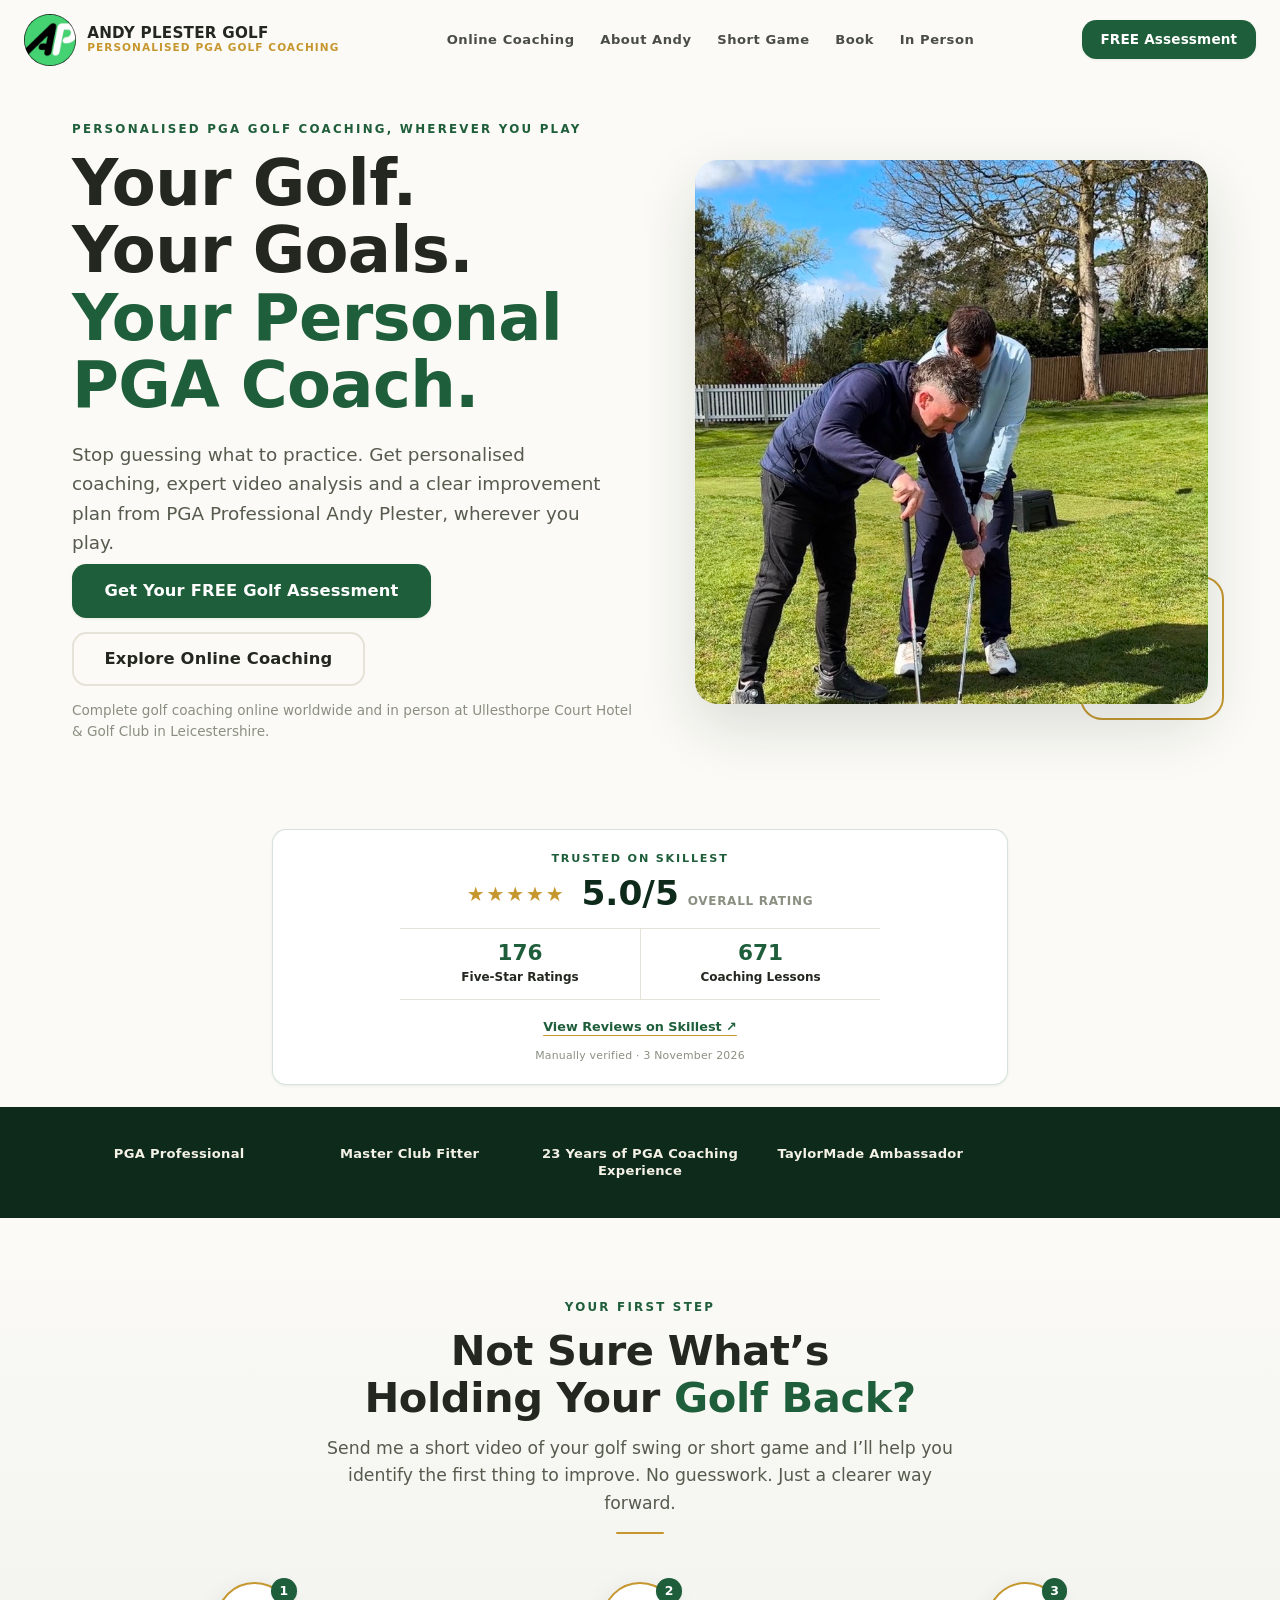
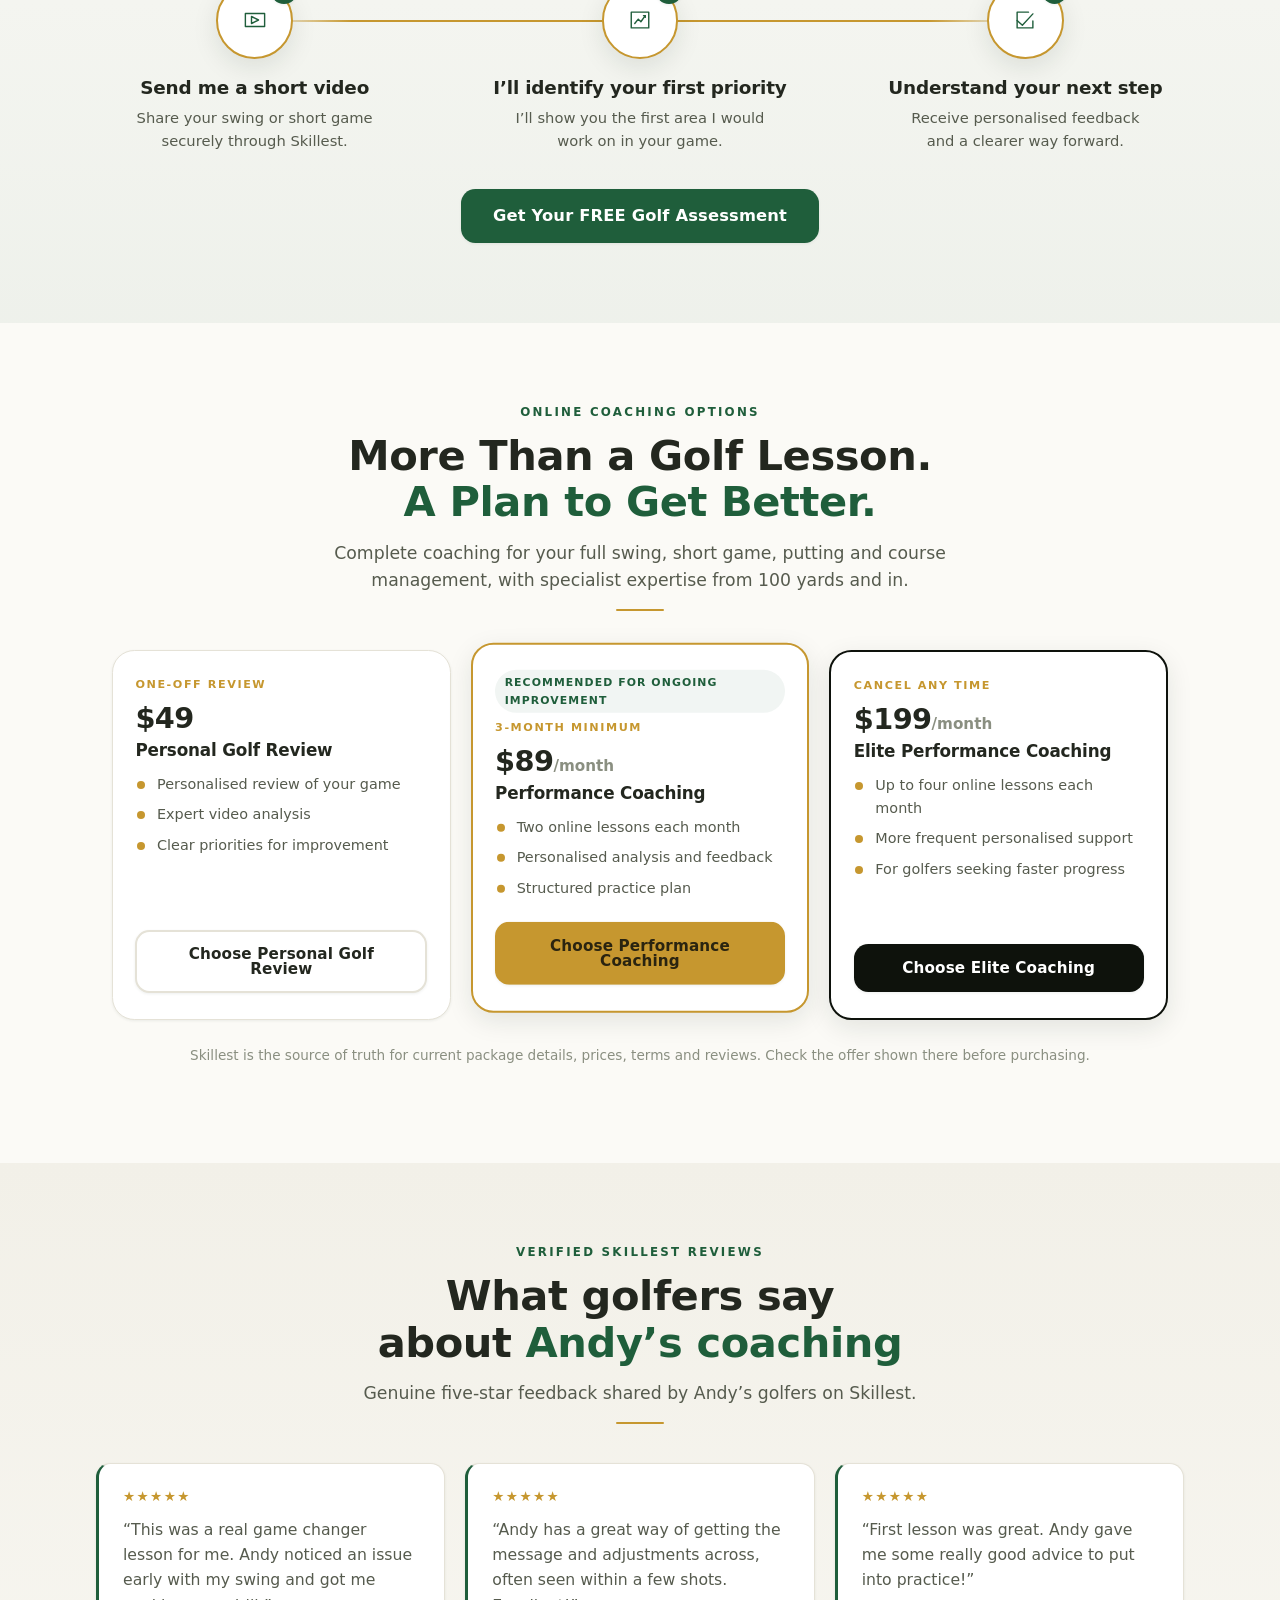
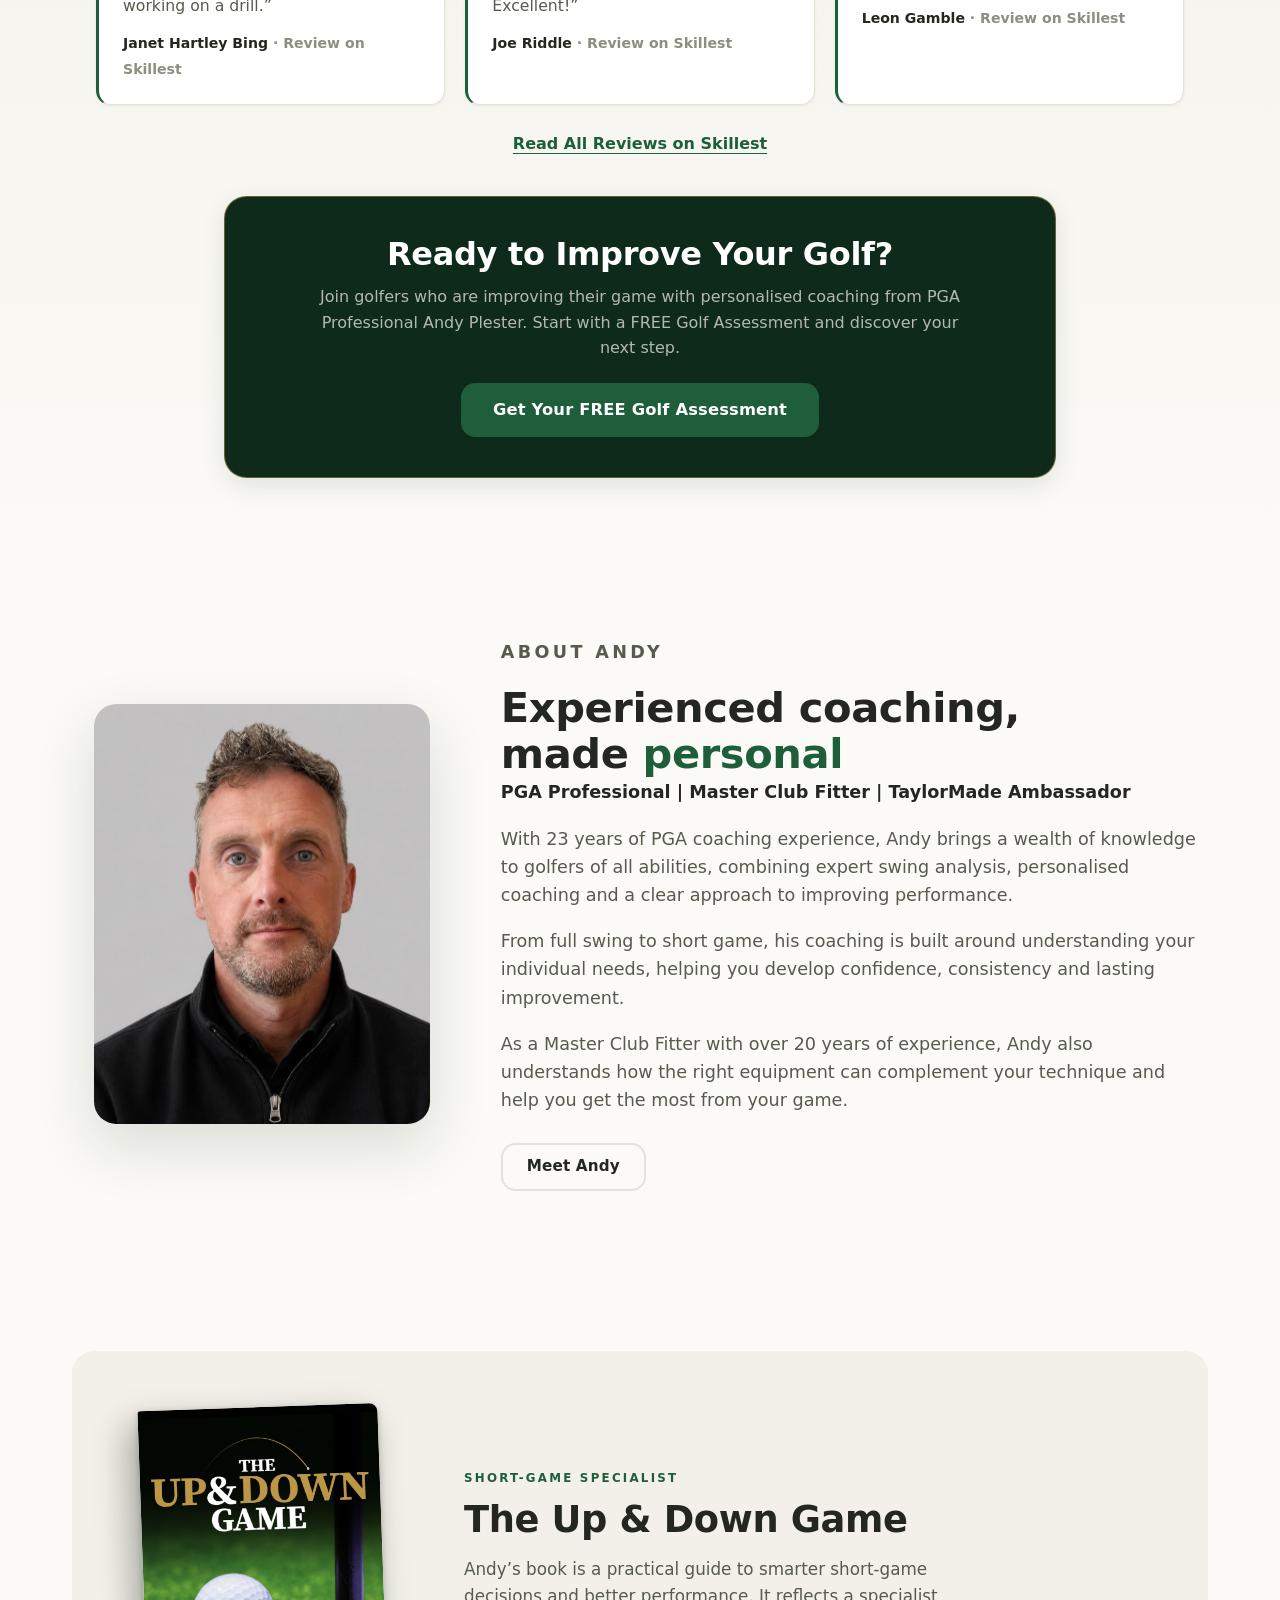
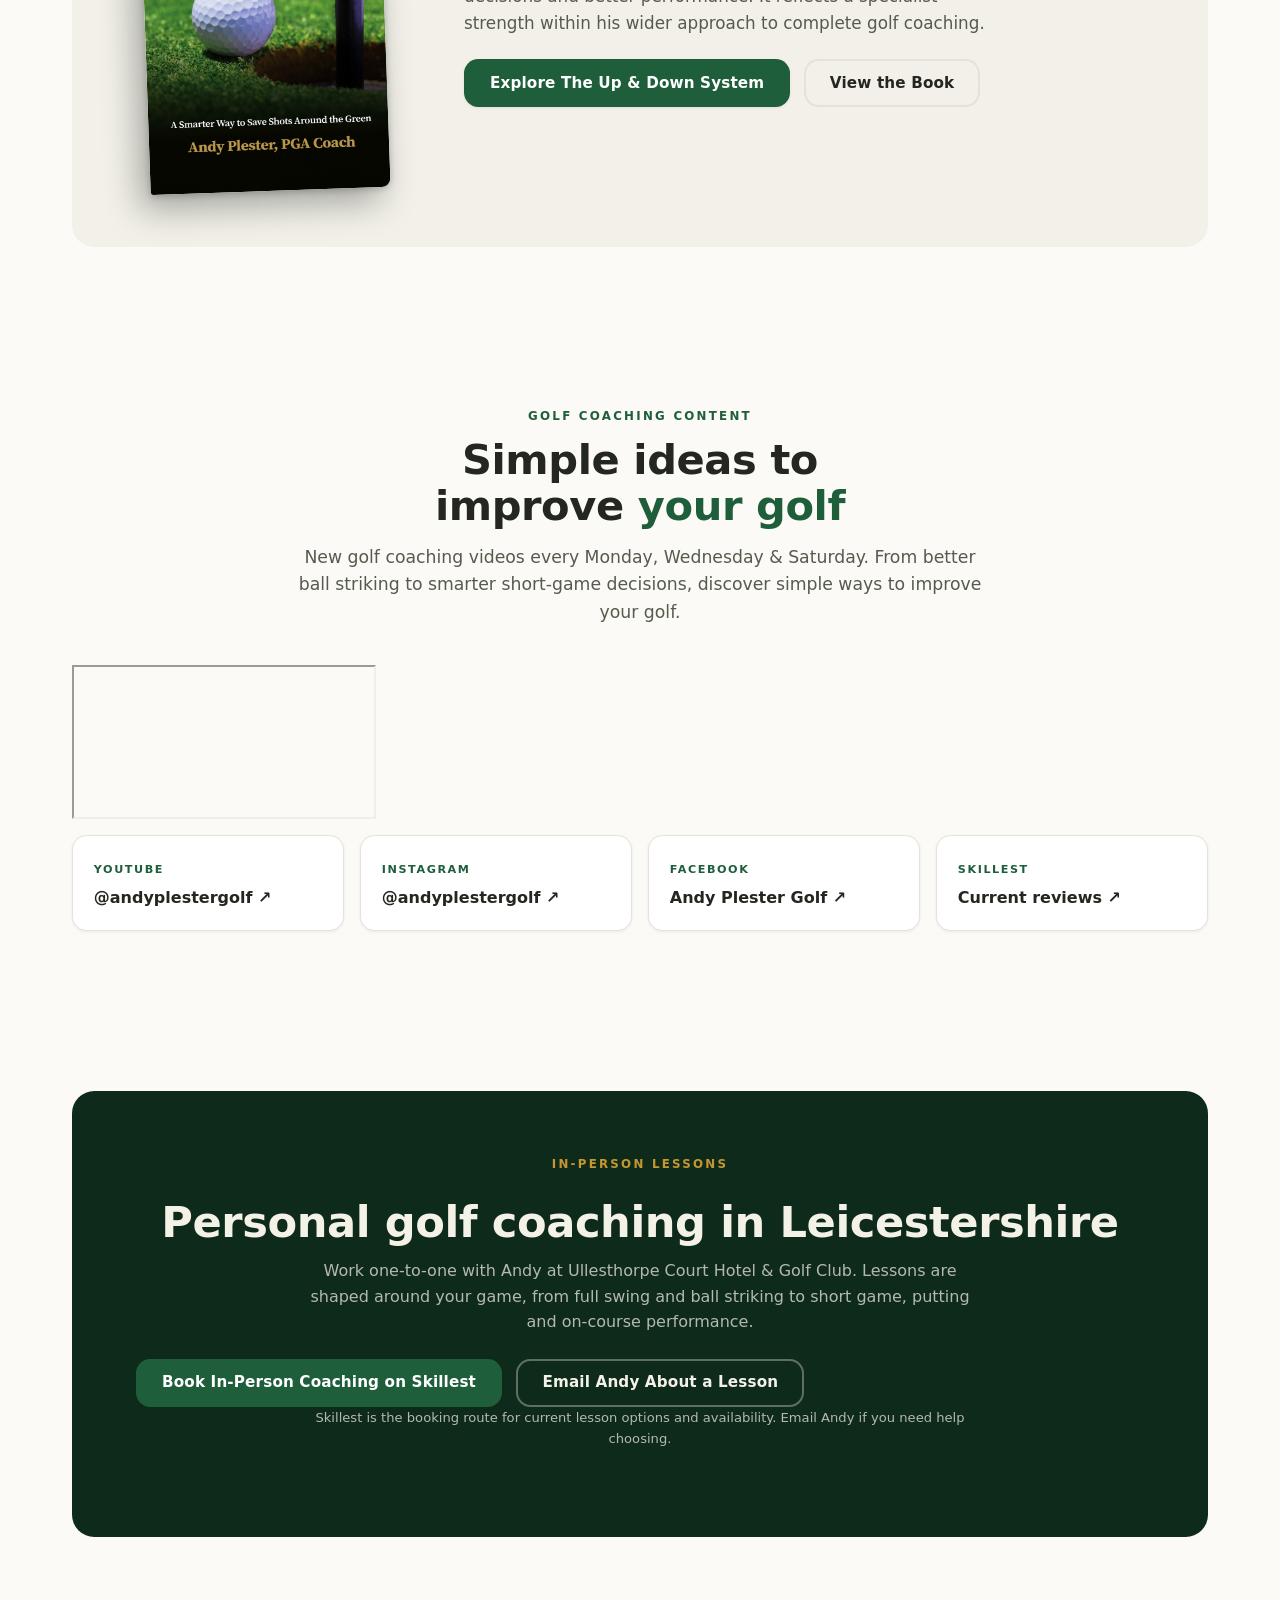
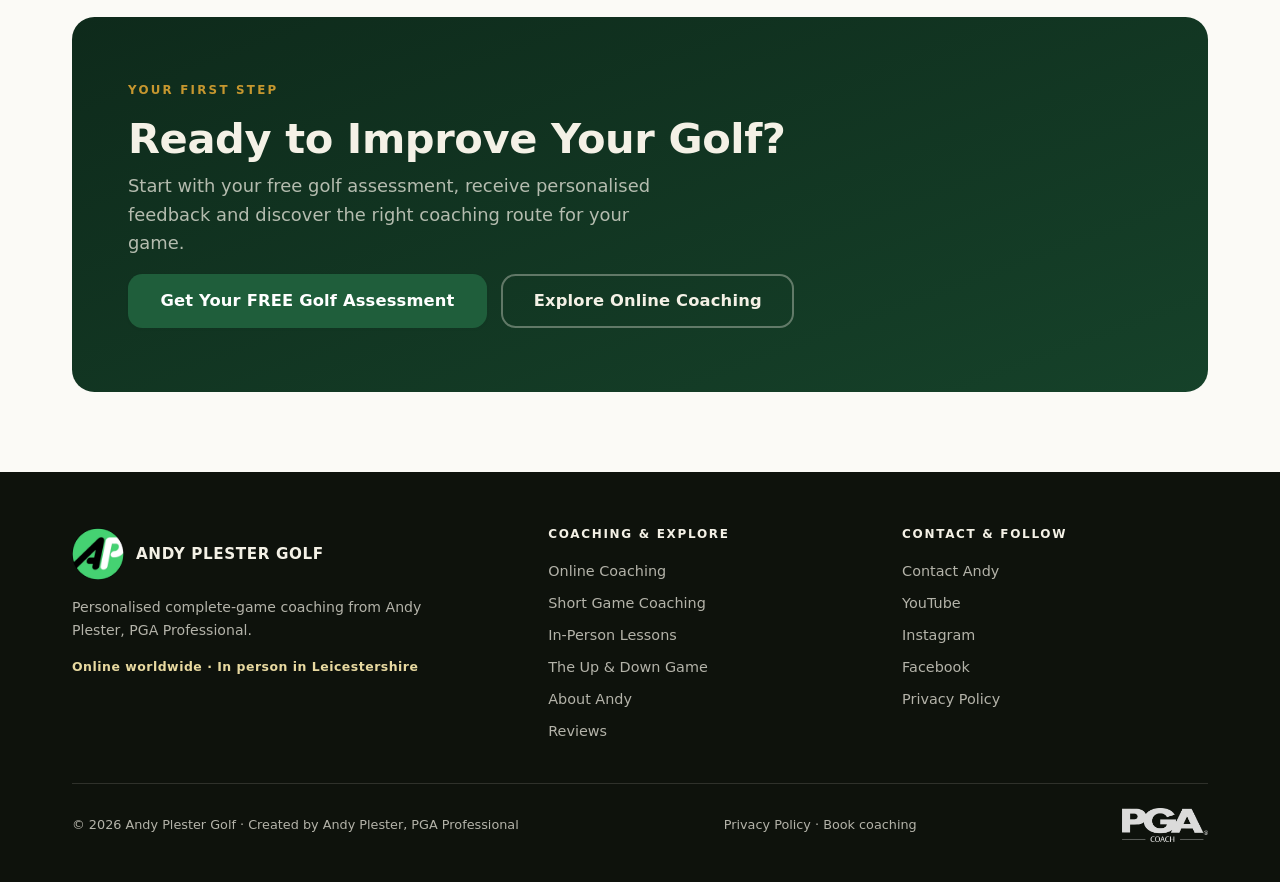
==== index.html @ 5c605a40 "Once the findings have been reviewed:" ====
<!DOCTYPE html>
<html lang="en">
<head>
  <meta http-equiv="Content-Security-Policy" data-desk="site-policy" content="default-src 'self'; script-src 'self' 'unsafe-inline' https://www.googletagmanager.com/gtag/js; style-src 'self' 'unsafe-inline' https://fonts.googleapis.com; font-src 'self' https://fonts.gstatic.com data:; img-src 'self' data: https://www.google-analytics.com https://www.googletagmanager.com https://i.ytimg.com; media-src 'self'; connect-src 'self' https://www.google-analytics.com https://*.google-analytics.com https://*.analytics.google.com https://www.googletagmanager.com; frame-src https://www.youtube-nocookie.com https://www.youtube.com; form-action 'self' https://api.web3forms.com https://andyplestergolf.com; object-src 'none'; base-uri 'self'; worker-src 'none'; manifest-src 'self'">
  <meta charset="UTF-8">
  <meta name="viewport" content="width=device-width, initial-scale=1.0">
  <title>PGA Golf Coach Online &amp; Leicestershire | Andy Plester</title>
  <meta name="description" content="Personalised online and Leicestershire golf coaching with PGA Professional Andy Plester. Start with a free golf assessment.">
  <link rel="canonical" href="https://andyplestergolf.com/">
  <link rel="icon" href="favicon.ico?v=20261104" sizes="any">
  <link rel="icon" type="image/png" sizes="16x16" href="images/favicon-16x16.png?v=20261104">
  <link rel="icon" type="image/png" sizes="32x32" href="images/favicon-32x32.png?v=20261104">
  <link rel="icon" type="image/png" sizes="48x48" href="images/favicon-48x48.png?v=20261104">
  <link rel="apple-touch-icon" sizes="180x180" href="images/apple-touch-icon.png?v=20261104">
  <link rel="manifest" href="site.webmanifest?v=20261104">
  <meta name="theme-color" content="#117a4b">
  <meta property="og:type" content="website">
  <meta property="og:site_name" content="Andy Plester Golf">
  <meta property="og:title" content="PGA Golf Coach Online &amp; Leicestershire | Andy Plester">
  <meta property="og:description" content="Improve your whole game with personalised online or Leicestershire PGA coaching. Start with a free golf assessment.">
  <meta property="og:url" content="https://andyplestergolf.com/">
  <meta property="og:image" content="https://andyplestergolf.com/coaching-hero.jpeg">
  <meta name="twitter:card" content="summary_large_image">
  <link rel="preconnect" href="https://fonts.googleapis.com">
  <link rel="preconnect" href="https://fonts.gstatic.com" crossorigin>
  <link href="https://fonts.googleapis.com/css2?family=Syne:wght@400;500;600;700;800&display=swap" rel="stylesheet">
  <script>document.documentElement.className += " js";</script>
  <link rel="stylesheet" href="brand.css">
  <script type="application/ld+json">
  {
    "@context":"https://schema.org",
    "@graph":[
      {"@type":"Person","@id":"https://andyplestergolf.com/#andy","name":"Andy Plester","url":"https://andyplestergolf.com/","image":"https://andyplestergolf.com/andy-portrait.jpeg","jobTitle":"PGA Professional, Master Club Fitter and golf coach","knowsAbout":["golf club fitting","full swing","ball striking","driving","iron play","short game","putting","course management","golf practice planning"],"sameAs":["https://www.youtube.com/@andyplestergolf","https://www.instagram.com/andyplestergolf/","https://www.facebook.com/andyplestergolf/","https://skillest.com/coach/andyplester"]},
      {"@type":"WebSite","@id":"https://andyplestergolf.com/#website","name":"Andy Plester Golf","url":"https://andyplestergolf.com/","publisher":{"@id":"https://andyplestergolf.com/#business"}},
      {"@type":["LocalBusiness","ProfessionalService"],"@id":"https://andyplestergolf.com/#business","name":"Andy Plester Golf","url":"https://andyplestergolf.com/","image":"https://andyplestergolf.com/coaching-hero.jpeg","founder":{"@id":"https://andyplestergolf.com/#andy"},"address":{"@type":"PostalAddress","addressLocality":"Ullesthorpe","addressRegion":"Leicestershire","addressCountry":"GB"}},
      {"@type":"Service","name":"Personalised online golf coaching","provider":{"@id":"https://andyplestergolf.com/#andy"},"areaServed":"Worldwide","offers":[{"@type":"Offer","name":"Free Golf Assessment","price":"0","priceCurrency":"USD","url":"https://skillest.com/coach/andyplester#evaluation"},{"@type":"Offer","name":"Personal Golf Review","price":"49","priceCurrency":"USD","url":"https://skillest.com/coach/andyplester#package-NYbRpT5sR65aeDj5v"},{"@type":"Offer","name":"Performance Coaching","price":"89","priceCurrency":"USD","url":"https://skillest.com/coach/andyplester#plan-GfDfyPRKSPhj6cGip"},{"@type":"Offer","name":"Elite Performance Coaching","price":"199","priceCurrency":"USD","url":"https://skillest.com/coach/andyplester#plan-ESWcXmhJSN8nLbb2G"}]},
      {"@type":"Book","name":"The Up & Down Game","author":{"@id":"https://andyplestergolf.com/#andy"},"bookFormat":"https://schema.org/Paperback","inLanguage":"en","url":"https://www.amazon.co.uk/dp/B0H3FBJCKP"},
      {"@type":"FAQPage","mainEntity":[{"@type":"Question","name":"How does online golf coaching work?","acceptedAnswer":{"@type":"Answer","text":"Send videos of your golf swing through Skillest. Andy reviews your game and gives you personalised feedback and a clear practice plan."}},{"@type":"Question","name":"What parts of golf can Andy help with?","acceptedAnswer":{"@type":"Answer","text":"Andy coaches the full game, including driving, iron play, short game, putting, course management, practice planning and confidence. Short-game coaching is a particular specialism."}},{"@type":"Question","name":"How do I start?","acceptedAnswer":{"@type":"Answer","text":"Begin with the free golf assessment on Skillest. It gives Andy a first look at your game and helps identify the most useful next step."}}]}
    ]
  }
  </script>
</head>
<body>
  <header class="site-header" id="top">
    <a href="#top" class="brand-lockup" aria-label="Andy Plester Golf, home">
      <img src="images/ap-logo.png" alt="Andy Plester AP logo" width="52" height="52" class="brand-badge brand-badge--ap">
      <span class="brand-text"><span class="brand-name">ANDY PLESTER GOLF</span><span class="brand-strap">Personalised PGA Golf Coaching</span></span>
    </a>
    <nav class="nav" aria-label="Main navigation">
      <a href="#coaching" class="nav-link">Online Coaching</a>
      <a href="about.html" class="nav-link">About Andy</a>
      <a href="up-and-down-system.html" class="nav-link">Short Game</a>
      <a href="book.html" class="nav-link">Book</a>
      <a href="#in-person" class="nav-link">In Person</a>
    </nav>
    <a href="https://skillest.com/coach/andyplester#evaluation" class="btn btn-assessment btn-sm header-cta" target="_blank" rel="noopener">FREE Assessment</a>
    <button type="button" class="menu-toggle" aria-label="Open menu" aria-expanded="false" aria-controls="mobile-menu"><span class="menu-toggle-bar"></span><span class="menu-toggle-bar"></span><span class="menu-toggle-bar"></span></button>
  </header>
  <nav class="mobile-menu" id="mobile-menu" aria-label="Mobile navigation" aria-hidden="true">
    <a href="index.html" class="mobile-link">Home</a>
    <a href="coaching.html" class="mobile-link">Online Golf Coaching</a>
    <a href="up-and-down-system.html" class="mobile-link">Short Game Coaching</a>
    <a href="#in-person" class="mobile-link">In-Person Lessons</a>
    <a href="book.html" class="mobile-link">The Up &amp; Down Game — Book</a>
    <a href="about.html" class="mobile-link">About Andy</a>
    <a href="#reviews" class="mobile-link">Reviews</a>
    <a href="https://skillest.com/coach/andyplester#evaluation" class="btn btn-assessment" target="_blank" rel="noopener">Get Your FREE Golf Assessment</a>
  </nav>
  <div class="menu-backdrop" aria-hidden="true"></div>

  <main>
    <section class="hero hero--coaching">
      <div class="wrap"><div class="hero-grid">
        <div class="hero-copy">
          <p class="eyebrow">Personalised PGA Golf Coaching, Wherever You Play</p>
          <h1>Your Golf. Your Goals. <em>Your Personal PGA Coach.</em></h1>
          <p class="hero-sub">Stop guessing what to practice. Get personalised coaching, expert video analysis and a clear improvement plan from PGA Professional Andy Plester, wherever you play.</p>
          <div class="hero-cta"><a href="https://skillest.com/coach/andyplester#evaluation" class="btn btn-assessment btn-lg" target="_blank" rel="noopener">Get Your FREE Golf Assessment</a><a href="#coaching" class="btn btn-ghost btn-lg">Explore Online Coaching</a></div>
          <p class="hero-venue">Complete golf coaching online worldwide and in person at Ullesthorpe Court Hotel &amp; Golf Club in Leicestershire.</p>
        </div>
        <div class="hero-media"><div class="media-frame"><img class="zoom" src="coaching-hero.jpeg" alt="PGA Professional Andy Plester coaching a golfer" width="804" height="1400" fetchpriority="high"></div></div>
      </div></div>
    </section>

    <section class="skillest-proof" aria-label="Skillest coaching figures">
      <div class="wrap">
        <div class="skillest-proof-inner">
          <p class="skillest-proof-heading">Trusted on Skillest</p>
          <div class="skillest-rating">
            <div class="skillest-stars" aria-label="Five out of five stars">★★★★★</div>
            <p><strong>5.0/5</strong><span>Overall rating</span></p>
          </div>
          <dl class="skillest-figures">
            <div><dt>176</dt><dd>Five-Star Ratings</dd></div>
            <div><dt>671</dt><dd>Coaching Lessons</dd></div>
          </dl>
          <a class="skillest-proof-link" href="https://skillest.com/coach/andyplester" target="_blank" rel="noopener">View Reviews on Skillest <span aria-hidden="true">↗</span></a>
          <p class="skillest-proof-note">Manually verified · 3 November 2026</p>
        </div>
      </div>
    </section>

    <section class="trust" aria-label="Andy Plester credentials"><div class="wrap"><div class="trust-inner">
      <div class="trust-item"><span>PGA Professional</span></div><div class="trust-item"><span>Master Club Fitter</span></div><div class="trust-item"><span>23 Years of PGA Coaching Experience</span></div><div class="trust-item"><span>TaylorMade Ambassador</span></div>
    </div></div></section>

    <section class="section assessment-section" id="free-assessment"><div class="wrap">
      <div class="section-head center reveal"><p class="eyebrow">Your First Step</p><h2 class="section-title">Not Sure What’s Holding Your <em>Golf Back?</em></h2><p class="section-intro">Send me a short video of your golf swing or short game and I’ll help you identify the first thing to improve. No guesswork. Just a clearer way forward.</p><div class="gold-rule"></div></div>
      <div class="steps" data-stagger="100">
        <div class="step"><div class="step-icon"><svg viewBox="0 0 32 32" aria-hidden="true"><path d="M5 8.5h22v15H5z"/><path d="m12 12 8 4-8 4z"/></svg><span class="n">1</span></div><h3>Send me a short video</h3><p>Share your swing or short game securely through Skillest.</p></div>
        <div class="step"><div class="step-icon"><svg viewBox="0 0 32 32" aria-hidden="true"><path d="M6 25V7h20v18z"/><path d="m10 20 4-5 3 3 5-7"/><path d="M20 11h2v2"/></svg><span class="n">2</span></div><h3>I’ll identify your first priority</h3><p>I’ll show you the first area I would work on in your game.</p></div>
        <div class="step"><div class="step-icon"><svg viewBox="0 0 32 32" aria-hidden="true"><path d="M7 16.5 13 22l12-13"/><path d="M25 17v8H7V7h13"/></svg><span class="n">3</span></div><h3>Understand your next step</h3><p>Receive personalised feedback and a clearer way forward.</p></div>
      </div>
      <div class="section-cta center"><a href="https://skillest.com/coach/andyplester#evaluation" class="btn btn-assessment btn-lg" target="_blank" rel="noopener">Get Your FREE Golf Assessment</a></div>
    </div></section>

    <section class="section coaching-options" id="coaching"><div class="wrap">
      <div class="section-head center reveal"><p class="eyebrow">Online Coaching Options</p><h2 class="section-title">More Than a Golf Lesson. <em>A Plan to Get Better.</em></h2><p class="section-intro">Complete coaching for your full swing, short game, putting and course management, with specialist expertise from 100 yards and in.</p><div class="gold-rule"></div></div>
      <div class="cards cards--three">
        <article class="card"><span class="tier">One-off review</span><div class="price">$49</div><h3>Personal Golf Review</h3><ul><li>Personalised review of your game</li><li>Expert video analysis</li><li>Clear priorities for improvement</li></ul><a href="https://skillest.com/coach/andyplester#package-NYbRpT5sR65aeDj5v" class="btn btn-white" target="_blank" rel="noopener">Choose Personal Golf Review</a></article>
        <article class="card card--gold featured-plan"><span class="badge-top">Recommended for Ongoing Improvement</span><span class="tier">3-month minimum</span><div class="price">$89<span class="per">/month</span></div><h3>Performance Coaching</h3><ul><li>Two online lessons each month</li><li>Personalised analysis and feedback</li><li>Structured practice plan</li></ul><a href="https://skillest.com/coach/andyplester#plan-GfDfyPRKSPhj6cGip" class="btn btn-gold" target="_blank" rel="noopener">Choose Performance Coaching</a></article>
        <article class="card card--dark"><span class="tier">Cancel any time</span><div class="price">$199<span class="per">/month</span></div><h3>Elite Performance Coaching</h3><ul><li>Up to four online lessons each month</li><li>More frequent personalised support</li><li>For golfers seeking faster progress</li></ul><a href="https://skillest.com/coach/andyplester#plan-ESWcXmhJSN8nLbb2G" class="btn btn-dark" target="_blank" rel="noopener">Choose Elite Coaching</a></article>
      </div>
      <p class="cards-note">Skillest is the source of truth for current package details, prices, terms and reviews. Check the offer shown there before purchasing.</p>
    </div></section>

    <section class="section skillest-reviews" id="reviews" aria-labelledby="skillest-reviews-heading"><div class="wrap">
      <div class="section-head center reveal">
        <p class="eyebrow">Verified Skillest Reviews</p>
        <h2 class="section-title" id="skillest-reviews-heading">What golfers say about <em>Andy’s coaching</em></h2>
        <p class="section-intro">Genuine five-star feedback shared by Andy’s golfers on Skillest.</p>
        <div class="gold-rule"></div>
      </div>
      <div class="results-grid results-grid--three" data-stagger="90">
        <blockquote class="quote"><div class="stars" aria-label="5 out of 5 stars">★★★★★</div><p>“This was a real game changer lesson for me. Andy noticed an issue early with my swing and got me working on a drill.”</p><cite>Janet Hartley Bing <span>· Review on Skillest</span></cite></blockquote>
        <blockquote class="quote"><div class="stars" aria-label="5 out of 5 stars">★★★★★</div><p>“Andy has a great way of getting the message and adjustments across, often seen within a few shots. Excellent!”</p><cite>Joe Riddle <span>· Review on Skillest</span></cite></blockquote>
        <blockquote class="quote"><div class="stars" aria-label="5 out of 5 stars">★★★★★</div><p>“First lesson was great. Andy gave me some really good advice to put into practice!”</p><cite>Leon Gamble <span>· Review on Skillest</span></cite></blockquote>
      </div>
      <p class="reviews-link"><a href="https://skillest.com/coach/andyplester" target="_blank" rel="noopener">Read All Reviews on Skillest</a></p>
      <div class="reviews-cta">
        <h3>Ready to Improve Your Golf?</h3>
        <p>Join golfers who are improving their game with personalised coaching from PGA Professional Andy Plester. Start with a FREE Golf Assessment and discover your next step.</p>
        <a href="https://skillest.com/coach/andyplester#evaluation" class="btn btn-assessment btn-lg" target="_blank" rel="noopener">Get Your FREE Golf Assessment</a>
      </div>
    </div></section>

    <section class="section" id="about"><div class="wrap"><div class="about-grid">
      <div class="about-photo reveal"><div class="media-frame"><img src="andy-portrait.jpeg" alt="Andy Plester, PGA Professional golf coach" width="950" height="892" loading="lazy"></div></div>
      <div class="about-body reveal"><p class="eyebrow">About Andy</p><h2 class="section-title">Experienced coaching, made <em>personal</em></h2><p><strong>PGA Professional | Master Club Fitter | TaylorMade Ambassador</strong></p><p>With 23 years of PGA coaching experience, Andy brings a wealth of knowledge to golfers of all abilities, combining expert swing analysis, personalised coaching and a clear approach to improving performance.</p><p>From full swing to short game, his coaching is built around understanding your individual needs, helping you develop confidence, consistency and lasting improvement.</p><p>As a Master Club Fitter with over 20 years of experience, Andy also understands how the right equipment can complement your technique and help you get the most from your game.</p><a href="about.html" class="btn btn-ghost">Meet Andy</a></div>
    </div></div></section>

    <section class="section" id="book"><div class="wrap"><div class="book reveal"><div class="book-grid">
      <div class="book-cover-wrap"><div class="book-cover"><img src="book-cover.jpg" alt="The Up & Down Game by Andy Plester book cover" width="812" height="1300" loading="lazy"></div></div>
      <div class="book-body"><p class="eyebrow">Short-Game Specialist</p><h2>The Up &amp; Down Game</h2><p class="book-blurb">Andy’s book is a practical guide to smarter short-game decisions and better performance. It reflects a specialist strength within his wider approach to complete golf coaching.</p><div class="book-cta"><a href="up-and-down-system.html" class="btn btn-assessment">Explore The Up &amp; Down System</a><a href="book.html" class="btn btn-ghost">View the Book</a></div></div>
    </div></div></div></section>

    <section class="section social-section" id="content"><div class="wrap">
      <div class="section-head center reveal"><p class="eyebrow">Golf Coaching Content</p><h2 class="section-title">Simple ideas to improve <em>your golf</em></h2><p class="section-intro">New golf coaching videos every Monday, Wednesday &amp; Saturday. From better ball striking to smarter short-game decisions, discover simple ways to improve your golf.</p></div>
      <div class="video-wrap reveal"><iframe src="https://www.youtube-nocookie.com/embed/F1NOkeQ18yk?rel=0" title="Golf coaching video from Andy Plester" loading="lazy" allow="accelerometer; autoplay; clipboard-write; encrypted-media; gyroscope; picture-in-picture" allowfullscreen></iframe></div>
      <div class="social-grid"><a class="social-card" href="https://www.youtube.com/@andyplestergolf?sub_confirmation=1" target="_blank" rel="noopener"><span class="lbl">YouTube</span><span class="hnd">@andyplestergolf ↗</span></a><a class="social-card" href="https://www.instagram.com/andyplestergolf/" target="_blank" rel="noopener"><span class="lbl">Instagram</span><span class="hnd">@andyplestergolf ↗</span></a><a class="social-card" href="https://www.facebook.com/andyplestergolf/" target="_blank" rel="noopener"><span class="lbl">Facebook</span><span class="hnd">Andy Plester Golf ↗</span></a><a class="social-card" href="https://skillest.com/coach/andyplester" target="_blank" rel="noopener"><span class="lbl">Skillest</span><span class="hnd">Current reviews ↗</span></a></div>
    </div></section>

    <section class="section" id="in-person"><div class="wrap"><div class="cta-panel reveal"><p class="eyebrow on-dark">In-Person Lessons</p><h2>Personal golf coaching in Leicestershire</h2><p>Work one-to-one with Andy at Ullesthorpe Court Hotel &amp; Golf Club. Lessons are shaped around your game, from full swing and ball striking to short game, putting and on-course performance.</p><div class="hero-cta"><a href="https://skillest.com/coach/andyplester" class="btn btn-assessment" target="_blank" rel="noopener">Book In-Person Coaching on Skillest</a><a href="mailto:andrewplesterpga@gmail.com?subject=In-person%20golf%20coaching%20enquiry" class="btn btn-ghost on-dark">Email Andy About a Lesson</a></div><p class="booking-note">Skillest is the booking route for current lesson options and availability. Email Andy if you need help choosing.</p></div></div></section>

    <section class="section final-cta"><div class="wrap"><div class="club reveal"><div class="club-inner"><p class="eyebrow on-dark">Your First Step</p><h2>Ready to Improve Your Golf?</h2><p class="club-lead">Start with your free golf assessment, receive personalised feedback and discover the right coaching route for your game.</p><div class="hero-cta"><a href="https://skillest.com/coach/andyplester#evaluation" class="btn btn-assessment btn-lg" target="_blank" rel="noopener">Get Your FREE Golf Assessment</a><a href="#coaching" class="btn btn-ghost btn-lg on-dark">Explore Online Coaching</a></div></div></div></div></section>
  </main>

  <footer class="site-footer"><div class="wrap"><div class="footer-top"><div><div class="footer-brand"><img src="images/ap-logo.png" alt="" width="52" height="52"><span class="fb-name">Andy Plester Golf</span></div><p class="footer-strap">Personalised complete-game coaching from Andy Plester, PGA Professional.</p><p class="footer-credential">Online worldwide · In person in Leicestershire</p></div><div class="footer-col"><h2>Coaching &amp; Explore</h2><a href="coaching.html">Online Coaching</a><a href="up-and-down-system.html">Short Game Coaching</a><a href="#in-person">In-Person Lessons</a><a href="book.html">The Up &amp; Down Game</a><a href="about.html">About Andy</a><a href="#reviews">Reviews</a></div><div class="footer-col"><h2>Contact &amp; Follow</h2><a href="mailto:andrewplesterpga@gmail.com">Contact Andy</a><a href="https://www.youtube.com/@andyplestergolf" target="_blank" rel="noopener">YouTube</a><a href="https://www.instagram.com/andyplestergolf/" target="_blank" rel="noopener">Instagram</a><a href="https://www.facebook.com/andyplestergolf/" target="_blank" rel="noopener">Facebook</a><a href="privacy.html">Privacy Policy</a></div></div><div class="footer-bottom"><span>© 2026 Andy Plester Golf · Created by Andy Plester, PGA Professional</span><span><a href="privacy.html">Privacy Policy</a> · <a href="https://skillest.com/coach/andyplester" target="_blank" rel="noopener">Book coaching</a></span><img src="PGA_Coach%20(1).png" alt="PGA Coach" class="footer-pga" width="120" height="34"></div></div></footer>
  <script src="brand.js"></script>
</body>
</html>
---- brand.css ----
/* ============================================================
   ANDY PLESTER GOLF — brand design system (light / premium)
   Deep Green #1F5E3B · Gold accent · White · Charcoal
   Single source of truth for all pages.
   ============================================================ */
:root{
  /* brand */
  --green:#1F5E3B; --green-dark:#17492D; --green-deep:#0E2A1B;
  --green-tint:rgba(31,94,59,.06); --green-line:rgba(31,94,59,.18);
  --gold:#C6972F; --gold-soft:#E8D9A0; --gold-tint:rgba(198,151,47,.14);
  /* CTA family */
  --orange:#C56B22; --orange-dark:#A85718;   /* Buy the Book */
  --blue:#2A5C8A;   --blue-dark:#224B72;      /* Join Coaching */
  /* surfaces + ink */
  --bg:#FBFAF6; --surface:#FFFFFF; --panel:#F2F0E8; --panel-2:#ECE9DE;
  --dark:#0E120C;                              /* near-black showcase band */
  --ink:#23271F; --ink-soft:#565B4E; --ink-faint:#8A8F81; --line:#E5E2D7;
  --on-dark:#F4F1E6; --on-dark-soft:rgba(244,241,230,.72);
  /* radius + shadow + type */
  --radius-s:.55rem; --radius:.9rem; --radius-l:1.4rem; --pill:999px;
  --shadow-sm:0 1px 3px rgba(20,40,30,.07);
  --shadow:0 8px 26px rgba(20,40,30,.10);
  --shadow-lg:0 22px 60px rgba(20,40,30,.14);
  --font-display:"Syne",system-ui,-apple-system,"Segoe UI",sans-serif;
  --font-sans:system-ui,-apple-system,"Segoe UI",Roboto,Helvetica,Arial,sans-serif;
  --maxw:74rem;
  --header-h:5rem;
  --header-h-compact:4rem;
}

*,*::before,*::after{box-sizing:border-box}
html{scroll-behavior:smooth;scroll-padding-top:calc(var(--header-h-compact) + 1rem);overflow-x:hidden}
body{margin:0;background:var(--bg);color:var(--ink);font-family:var(--font-sans);
  line-height:1.6;-webkit-font-smoothing:antialiased;font-size:16px}
a{color:var(--green);text-decoration:none}
a:hover{text-decoration:underline}
img{max-width:100%;display:block}
h1,h2,h3,h4{font-family:var(--font-display);font-weight:700;line-height:1.12;
  letter-spacing:-.01em;text-wrap:balance;margin:0;color:var(--ink)}
p{margin:0 0 1rem}
strong{color:var(--ink)}
:focus-visible{outline:3px solid var(--gold);outline-offset:2px;border-radius:3px}

.wrap{max-width:var(--maxw);margin:0 auto;padding:0 1.5rem}
.eyebrow{font-size:.74rem;font-weight:700;letter-spacing:.19em;text-transform:uppercase;
  color:var(--green);margin:0 0 .7rem}
.eyebrow.on-dark{color:var(--gold)}
.lead{font-size:1.12rem;color:var(--ink-soft)}
.muted{color:var(--ink-soft)}
.center{text-align:center}
.gold-rule{height:2px;width:3rem;background:var(--gold);border-radius:2px;margin:.9rem 0 0}
.center .gold-rule{margin-left:auto;margin-right:auto}

/* ---------- buttons ---------- */
.btn{display:inline-flex;align-items:center;justify-content:center;text-align:center;gap:.5rem;font-family:var(--font-sans);
  font-weight:700;font-size:.95rem;letter-spacing:.01em;line-height:1;
  padding:.9rem 1.5rem;border-radius:var(--radius);border:2px solid transparent;
  cursor:pointer;transition:transform .15s ease,box-shadow .2s ease,background .2s ease,color .2s;
  box-shadow:var(--shadow-sm)}
.btn:hover{text-decoration:none;transform:translateY(-2px);box-shadow:var(--shadow)}
.btn-assessment{background:var(--green);color:#fff}
.btn-assessment:hover{background:var(--green-dark);color:#fff}
.btn-book{background:var(--orange);color:#fff}
.btn-book:hover{background:var(--orange-dark);color:#fff}
.btn-coaching{background:var(--blue);color:#fff}
.btn-coaching:hover{background:var(--blue-dark);color:#fff}
.btn-gold{background:var(--gold);color:#2A2410}
.btn-gold:hover{background:#B3861F;color:#2A2410}
.btn-white{background:#fff;color:var(--ink);border-color:var(--line)}
.btn-white:hover{background:#fff;color:var(--green);border-color:var(--green)}
.btn-dark{background:var(--dark);color:#fff}
.btn-dark:hover{background:#23271F;color:#fff}
.btn-ghost{background:transparent;color:var(--ink);border-color:var(--line);box-shadow:none}
.btn-ghost:hover{border-color:var(--green);color:var(--green);background:var(--green-tint)}
.btn-ghost.on-dark{color:var(--on-dark);border-color:rgba(244,241,230,.35)}
.btn-ghost.on-dark:hover{border-color:var(--gold);color:var(--gold);background:rgba(198,151,47,.1)}
.btn-lg{padding:1.05rem 1.9rem;font-size:1.02rem}
.btn-sm{padding:.65rem 1.05rem;font-size:.85rem}

/* ---------- header ---------- */
.site-header{position:fixed;top:0;left:0;right:0;z-index:100;min-height:var(--header-h);
  display:flex;align-items:center;justify-content:space-between;gap:1.25rem;
  padding:.85rem 1.5rem;background:rgba(251,250,246,0);
  transition:background .3s ease,box-shadow .3s ease,border-color .3s,padding .25s ease,min-height .25s ease;
  border-bottom:1px solid transparent}
.site-header.is-scrolled{background:rgba(251,250,246,.92);backdrop-filter:blur(10px);
  box-shadow:var(--shadow-sm);border-bottom-color:var(--line);min-height:var(--header-h-compact);padding-top:.4rem;padding-bottom:.4rem}
.brand-lockup{display:flex;align-items:center;gap:.7rem;flex-shrink:0}
.brand-lockup:hover{text-decoration:none}
.brand-badge{width:46px;height:46px;border-radius:50%;object-fit:cover;flex:none;
  box-shadow:0 0 0 1px rgba(0,0,0,.06)}
.brand-badge--ap{width:52px;height:52px;object-fit:contain;border-radius:50%;box-shadow:none}
.brand-badge--ap,.brand-name,.brand-strap{transition:width .25s ease,height .25s ease,font-size .25s ease,opacity .2s ease}
.site-header.is-scrolled .brand-badge--ap{width:42px;height:42px}
.site-header.is-scrolled .brand-name{font-size:.86rem}
.site-header.is-scrolled .brand-strap{font-size:.58rem}
.brand-text{display:flex;flex-direction:column;line-height:1.05}
.brand-name{font-family:var(--font-sans);font-weight:800;font-size:.95rem;
  letter-spacing:.015em;text-transform:uppercase;color:var(--ink);line-height:1}
.brand-name .amp{color:var(--green)}
.brand-strap{font-size:.66rem;letter-spacing:.1em;text-transform:uppercase;color:var(--gold);font-weight:700}
.nav{display:flex;align-items:center;gap:1.6rem}
.nav-link{font-size:.82rem;font-weight:600;letter-spacing:.04em;color:var(--ink);opacity:.82;
  transition:opacity .2s,color .2s}
.nav-link:hover{opacity:1;color:var(--green);text-decoration:none}
.nav-link[aria-current="page"]{opacity:1;color:var(--green);text-decoration:underline;text-decoration-color:var(--gold);text-underline-offset:.45rem;text-decoration-thickness:2px}
.nav-link .soon{font-size:.6rem;letter-spacing:.08em;text-transform:uppercase;color:var(--gold);
  vertical-align:super;margin-left:.15rem;font-weight:700}
.header-cta{flex-shrink:0}
.menu-toggle{display:none;width:44px;height:44px;border:none;background:transparent;
  flex-direction:column;justify-content:center;align-items:center;gap:5px;cursor:pointer;
  -webkit-tap-highlight-color:transparent}
.menu-toggle-bar{width:22px;height:2px;background:var(--ink);border-radius:2px;
  transition:transform .25s,opacity .25s}
.site-header.is-open .menu-toggle-bar:nth-child(1){transform:translateY(7px) rotate(45deg)}
.site-header.is-open .menu-toggle-bar:nth-child(2){opacity:0}
.site-header.is-open .menu-toggle-bar:nth-child(3){transform:translateY(-7px) rotate(-45deg)}

.mobile-menu{position:fixed;top:0;right:0;width:340px;max-width:92vw;height:100dvh;
  background:var(--surface);box-shadow:-6px 0 30px rgba(0,0,0,.16);
  padding:5.25rem 1.5rem max(1.25rem,env(safe-area-inset-bottom));display:flex;flex-direction:column;gap:.1rem;z-index:98;
  overflow-y:auto;overscroll-behavior:contain;transform:translateX(100%);visibility:hidden;transition:transform .3s ease,visibility 0s linear .3s}
.site-header.is-open ~ .mobile-menu,.mobile-menu.is-open{transform:translateX(0)}
.mobile-menu.is-open{visibility:visible;transition-delay:0s}
.mobile-menu:target{transform:translateX(0);visibility:visible;transition-delay:0s}
.mobile-link{font-size:1rem;font-weight:650;color:var(--ink);padding:.72rem .75rem;
  border-bottom:1px solid var(--line)}
.mobile-link:hover{color:var(--green);text-decoration:none}
.mobile-link[aria-current="page"]{color:var(--green);background:var(--green-tint);border-left:3px solid var(--gold);padding-left:.65rem}
.mobile-menu .btn{margin-top:1rem;justify-content:center;min-height:3.25rem}
.menu-backdrop{position:fixed;inset:0;background:rgba(14,18,12,.5);z-index:97;opacity:0;
  pointer-events:none;transition:opacity .3s}
.menu-backdrop.is-visible{opacity:1;pointer-events:auto}

/* ---------- sections ---------- */
.section{padding:5rem 0}
[id]{scroll-margin-top:calc(var(--header-h-compact) + 1rem)}
.section-tight{padding:3.25rem 0}
.section-head{max-width:44rem;margin:0 0 2.4rem}
.section-head.center{margin-left:auto;margin-right:auto}
.section-title{font-size:clamp(1.7rem,4vw,2.6rem)}
.section-title em{font-style:normal;color:var(--green)}
.section-intro{margin:.85rem 0 0;font-size:1.08rem;color:var(--ink-soft)}

/* ---------- hero ---------- */
.hero{padding:calc(var(--header-h) + 2.5rem) 0 4rem;position:relative;overflow:hidden}
.hero-grid{display:grid;gap:2.5rem;align-items:center;grid-template-columns:1fr}
@media(min-width:900px){.hero-grid{grid-template-columns:1.05fr .95fr;gap:3.5rem}}
.hero h1{font-size:clamp(2.3rem,5.6vw,4rem);line-height:1.05;margin:.4rem 0 0}
.hero h1 em{font-style:normal;color:var(--green)}
.hero-sub{font-size:1.15rem;color:var(--ink-soft);margin:1.3rem 0 .4rem;max-width:34rem}
.hero-credit{display:inline-flex;align-items:center;gap:.7rem;margin:0 0 1.9rem;
  background:var(--surface);border:1px solid var(--line);border-radius:var(--pill);
  padding:.4rem .9rem .4rem .45rem;box-shadow:var(--shadow-sm)}
.hero-credit img{width:42px;height:42px;border-radius:50%;object-fit:cover;flex:none;
  box-shadow:0 0 0 2px var(--gold)}
.hero-credit span{font-size:.82rem;line-height:1.3;color:var(--ink-soft)}
.hero-credit b{color:var(--ink);font-size:.9rem}
.hero-cta{display:flex;flex-wrap:wrap;gap:.9rem}
.hero-modes{display:flex;flex-wrap:wrap;gap:.7rem;margin-top:.85rem}
.hero-venue{margin:.85rem 0 0;font-size:.85rem;color:var(--ink-faint)}
.hero-venue a{color:var(--green);font-weight:600;text-decoration:underline;text-underline-offset:2px}
@media(max-width:560px){
  .hero-cta,.hero-modes{display:grid;grid-template-columns:minmax(0,1fr) minmax(0,1fr);gap:.6rem}
  .hero-cta .btn,.hero-modes .btn{display:flex;align-items:center;justify-content:center;min-width:0;text-align:center;padding:.8rem .5rem;font-size:.8rem;line-height:1.25;white-space:normal;overflow-wrap:break-word}
}
.cards-note a{color:var(--green);font-weight:600;text-decoration:underline}
.hero-media{position:relative}
.hero-media .media-frame{max-height:34rem}
.hero-media .media-frame img{height:clamp(20rem,48vw,34rem);object-position:center 26%}
.hero-media::after{content:"";position:absolute;inset:auto -1rem -1rem auto;width:9rem;height:9rem;
  border:2px solid var(--gold);border-radius:var(--radius-l);z-index:-1}
@media(max-width:899px){.hero-media::after{display:none}}

/* reusable image frame (crisp corners + overflow for zoom-in reveal) */
.media-frame{position:relative;border-radius:var(--radius-l);overflow:hidden;box-shadow:var(--shadow-lg)}
.media-frame img{width:100%;height:100%;object-fit:cover;display:block}
.hero-badge{position:absolute;left:-.75rem;bottom:1.25rem;background:var(--surface);
  border-radius:var(--radius);box-shadow:var(--shadow);padding:.7rem 1rem;display:flex;
  align-items:center;gap:.6rem;max-width:15rem}
.hero-badge img{width:40px;height:40px;border-radius:50%}
.hero-badge span{font-size:.78rem;line-height:1.3;color:var(--ink-soft)}
.hero-badge b{color:var(--ink);display:block;font-size:.82rem}

/* ---------- book (split) ---------- */
.book{background:var(--panel);border-radius:var(--radius-l)}
.book-grid{display:grid;gap:2.5rem;align-items:center;grid-template-columns:1fr;
  padding:2.5rem 1.75rem}
@media(min-width:820px){.book-grid{grid-template-columns:18rem 1fr;gap:3.5rem;padding:3.5rem 3rem}}
.book-cover-wrap{display:flex;justify-content:center;min-width:0}
.book-cover{width:100%;max-width:15rem;margin:0 auto;transform:rotate(-2deg);
  transition:transform .45s cubic-bezier(.22,.61,.36,1)}
.book-cover:hover{transform:rotate(0) translateY(-5px)}
.book-cover img{width:100%;height:auto;border-radius:.2rem .55rem .55rem .2rem;
  box-shadow:-10px 14px 34px rgba(10,20,14,.34), 0 2px 6px rgba(10,20,14,.2)}
/* CSS book mock-up (placeholder until a real cover render is dropped in) */
.book-mock{position:relative;width:15rem;aspect-ratio:2/3;border-radius:.35rem .8rem .8rem .35rem;
  background:linear-gradient(150deg,var(--green-dark),var(--green) 60%,var(--green-deep));
  box-shadow:var(--shadow-lg),inset 14px 0 0 rgba(0,0,0,.22),inset 18px 0 0 rgba(255,255,255,.06);
  color:var(--on-dark);padding:2.2rem 1.4rem 1.4rem 2.2rem;display:flex;flex-direction:column;
  transform:rotate(-2deg);transition:transform .4s ease}
.book-mock:hover{transform:rotate(0) translateY(-4px)}
.book-mock .bm-kicker{font-size:.6rem;letter-spacing:.22em;text-transform:uppercase;color:var(--gold-soft)}
.book-mock .bm-title{font-family:var(--font-display);font-weight:800;font-size:1.75rem;
  line-height:1.05;margin-top:.5rem;text-transform:uppercase}
.book-mock .bm-title .amp{color:var(--gold)}
.book-mock .bm-rule{height:2px;width:2.2rem;background:var(--gold);margin:1rem 0;border-radius:2px}
.book-mock .bm-author{margin-top:auto;font-size:.8rem;letter-spacing:.04em;color:var(--on-dark-soft)}
.book-mock .bm-author b{color:var(--on-dark);display:block;font-size:.92rem}
.book h2{font-size:clamp(1.6rem,3.6vw,2.3rem)}
.book-blurb{font-size:1.05rem;color:var(--ink-soft);margin:1rem 0 1.4rem;max-width:34rem}
.clear-list{list-style:none;padding:0;margin:0 0 1.6rem;display:grid;gap:.7rem}
.clear-list li{display:flex;gap:.8rem;align-items:center;font-size:.96rem;color:var(--ink-soft)}
.clear-list .cl{font-family:var(--font-sans);font-weight:800;color:#fff;background:var(--green);
  font-size:.85rem;flex:none;width:1.75rem;height:1.75rem;border-radius:50%;display:inline-flex;
  align-items:center;justify-content:center;letter-spacing:0}
.clear-list b{color:var(--ink)}
/* CLEAR detail rows (book page) */
.clear-detail{display:flex;gap:1rem;align-items:flex-start;background:var(--surface);
  border:1px solid var(--line);border-radius:var(--radius);box-shadow:var(--shadow-sm);
  padding:1.2rem 1.35rem;max-width:44rem;margin:0 auto;width:100%}
.clear-detail .cl-badge{flex:none;width:2.4rem;height:2.4rem;border-radius:50%;background:var(--green);
  color:#fff;font-family:var(--font-sans);font-weight:800;font-size:1.15rem;display:inline-flex;
  align-items:center;justify-content:center}
.clear-detail h3{font-size:1.1rem;margin:0 0 .3rem}
.clear-detail p{margin:0;font-size:.92rem;color:var(--ink-soft)}
.book-cta{display:flex;flex-wrap:wrap;gap:.85rem;align-items:center;margin-bottom:1.3rem}
.book-meta{display:flex;flex-wrap:wrap;gap:.5rem .9rem;align-items:center;font-size:.82rem;color:var(--ink-faint)}
.book-meta .stars{color:var(--gold);letter-spacing:.1em}
.book-meta .tag{background:var(--surface);border:1px solid var(--line);border-radius:var(--pill);
  padding:.25rem .7rem;font-weight:600;color:var(--ink-soft)}

/* ---------- book page ---------- */
.book-page #clear{scroll-margin-top:calc(var(--header-h) + 1rem)}
.book-page .hero-grid{grid-template-columns:minmax(0,1fr)}
.book-page .hero h1{font-size:clamp(2.1rem,5vw,3.65rem);max-width:46rem}
.book-page .hero-sub{margin-bottom:.75rem}
.book-intro{max-width:36rem;margin:0 0 1.25rem;color:var(--ink-soft)}
.clear-process{display:grid;gap:.8rem;max-width:44rem;margin:0 auto}
.book-learning-grid{display:grid;grid-template-columns:1fr;gap:1rem;max-width:66rem;margin:0 auto}
.book-learning-grid .card{padding:1.4rem}
.book-learning-grid .card h3{margin:0 0 .55rem}
.book-learning-grid .card p{font-size:.94rem;line-height:1.55;margin:0}
.book-coaching-link{margin:1.35rem 0 0;color:var(--on-dark-soft);font-size:.9rem}
.book-coaching-link a{color:var(--gold);font-weight:700;text-decoration:underline;text-underline-offset:3px}
@media(min-width:680px){
  .book-learning-grid{grid-template-columns:repeat(3,minmax(0,1fr));gap:1.15rem}
}
@media(min-width:900px){
  .book-page .hero-grid{grid-template-columns:minmax(0,1.35fr) minmax(16rem,.65fr)}
}
@media(max-width:679px){
  .book-page .hero{padding-top:calc(var(--header-h) + 1.5rem);padding-bottom:3rem}
  .book-page .section{padding:3.5rem 0}
  .book-page .section-head{margin-bottom:1.7rem}
  .book-page .hero-cta{grid-template-columns:1fr}
  .book-page .hero-cta .btn{font-size:.9rem;padding:.9rem .75rem}
  .clear-detail{gap:.8rem;padding:1rem}
  .clear-detail .cl-badge{width:2.15rem;height:2.15rem;font-size:1rem}
  .clear-detail h3{font-size:1rem}
  .clear-detail p{font-size:.9rem;line-height:1.5}
  .book-learning-grid .card{width:100%}
}

/* ---------- trust bar ---------- */
.skillest-proof{padding:1.35rem 0;background:var(--bg)}
.skillest-proof-inner{max-width:46rem;margin:0 auto;padding:1.25rem 1.5rem;text-align:center;background:var(--surface);
  border:1px solid var(--green-line);border-radius:var(--radius);box-shadow:var(--shadow-sm)}
.skillest-proof-heading{margin:0 0 .55rem;color:var(--green);font-size:.7rem;font-weight:800;letter-spacing:.16em;text-transform:uppercase}
.skillest-rating{display:flex;align-items:center;justify-content:center;gap:1rem}
.skillest-stars{color:var(--gold);font-size:1.25rem;letter-spacing:.09em;line-height:1}
.skillest-rating p{display:flex;align-items:baseline;gap:.55rem;margin:0}
.skillest-rating strong{color:var(--green-deep);font-family:var(--font-display);font-size:2.15rem;line-height:1}
.skillest-rating span{color:var(--ink-faint);font-size:.75rem;font-weight:700;text-transform:uppercase;letter-spacing:.06em}
.skillest-figures{display:grid;grid-template-columns:repeat(2,1fr);max-width:30rem;margin:1rem auto .85rem;border-block:1px solid var(--line)}
.skillest-figures div{padding:.75rem .8rem}
.skillest-figures div+div{border-left:1px solid var(--line)}
.skillest-figures dt{color:var(--green);font-family:var(--font-display);font-size:1.35rem;font-weight:700;line-height:1.1}
.skillest-figures dd{margin:.2rem 0 0;color:var(--ink);font-size:.75rem;font-weight:700}
.skillest-proof-link{color:var(--green);font-size:.8rem;font-weight:700;text-decoration:underline;text-decoration-color:var(--gold);
  text-decoration-thickness:1px;text-underline-offset:4px}
.skillest-proof-link:hover{color:var(--green-deep)}
.skillest-proof-note{margin:.5rem 0 0;color:var(--ink-faint);font-size:.68rem;letter-spacing:.02em}
@media(max-width:520px){
  .skillest-proof{padding:1rem 0}
  .skillest-proof-inner{padding:1.05rem .85rem}
  .skillest-rating{gap:.65rem}
  .skillest-stars{font-size:1.05rem;letter-spacing:.05em}
  .skillest-rating strong{font-size:1.85rem}
  .skillest-rating span{position:absolute;width:1px;height:1px;padding:0;margin:-1px;overflow:hidden;clip:rect(0,0,0,0);white-space:nowrap;border:0}
  .skillest-figures{margin:.8rem auto .7rem}
  .skillest-figures div{padding:.65rem .35rem}
  .skillest-figures dt{font-size:1.2rem}
  .skillest-figures dd{font-size:.68rem}
}

.trust{background:var(--green-deep);color:var(--on-dark)}
.trust-inner{display:grid;grid-template-columns:repeat(2,1fr);gap:1.4rem 1rem;
  padding:2.4rem 0}
@media(min-width:720px){.trust-inner{grid-template-columns:repeat(5,1fr)}}
.trust-item{display:flex;flex-direction:column;align-items:center;text-align:center;gap:.55rem}
.trust-item svg{width:26px;height:26px;stroke:var(--gold);fill:none;stroke-width:1.6}
.trust-item span{font-size:.82rem;font-weight:600;letter-spacing:.02em;line-height:1.3;color:var(--on-dark)}

/* ---------- what is the system (3-step flow) ---------- */
.steps{display:grid;grid-template-columns:repeat(3,1fr);gap:2rem 1.25rem;margin-top:3rem;position:relative}
/* connecting line behind the icon row (desktop) */
.steps::before{content:"";position:absolute;top:2.4rem;left:16.66%;right:16.66%;height:2px;
  background:linear-gradient(90deg,transparent,var(--gold) 12%,var(--gold) 88%,transparent);z-index:0}
.step{position:relative;z-index:1;display:flex;flex-direction:column;align-items:center;text-align:center}
.step-icon{position:relative;width:4.8rem;height:4.8rem;border-radius:50%;background:var(--surface);
  border:2px solid var(--gold);display:flex;align-items:center;justify-content:center;
  margin-bottom:1.2rem;box-shadow:var(--shadow)}
.step-icon svg{width:28px;height:28px;stroke:var(--green);fill:none;stroke-width:1.6;
  stroke-linecap:round;stroke-linejoin:round}
.step-icon .n{position:absolute;top:-.35rem;right:-.35rem;width:1.6rem;height:1.6rem;border-radius:50%;
  background:var(--green);color:#fff;font-size:.78rem;font-weight:700;display:flex;align-items:center;
  justify-content:center;box-shadow:var(--shadow-sm);font-variant-numeric:tabular-nums}
.step h3{font-size:1.15rem;margin-bottom:.45rem}
.step p{font-size:.92rem;color:var(--ink-soft);margin:0;max-width:16rem}
.steps-caption{text-align:center;margin-top:2.6rem;font-size:.98rem;color:var(--ink-soft);
  max-width:40rem;margin-left:auto;margin-right:auto}
.steps-caption b{color:var(--green)}
@media(min-width:900px){
  .steps.steps--four{grid-template-columns:repeat(4,1fr)}
  .steps.steps--four::before{left:12.5%;right:12.5%}
}
@media(max-width:640px){
  .steps{grid-template-columns:1fr;gap:1.9rem;max-width:22rem;margin-left:auto;margin-right:auto}
  .steps::before{display:none}
}
.assessment-section{background:linear-gradient(180deg,var(--bg),var(--green-tint))}
.assessment-section .section-intro{max-width:40rem;margin-left:auto;margin-right:auto}
.assessment-section .section-cta .btn{min-height:3.25rem}
@media(max-width:560px){
  .assessment-section .section-cta .btn{width:100%}
}

/* ---------- start here cards ---------- */
.cards{display:grid;gap:1.25rem;grid-template-columns:1fr}
@media(min-width:600px){.cards{grid-template-columns:1fr 1fr}}
@media(min-width:1000px){.cards{grid-template-columns:1.15fr 1fr 1fr 1fr;align-items:stretch}}
.cards--three{max-width:66rem;margin-left:auto;margin-right:auto}
@media(min-width:1000px){.cards.cards--three{grid-template-columns:repeat(3,1fr);align-items:stretch}}
.featured-plan{transform:translateY(-.45rem)}
.featured-plan:hover{transform:translateY(-.7rem)}
.section-cta{margin-top:2.25rem}
.cta-panel{background:var(--green-deep);color:var(--on-dark);border-radius:var(--radius-l);padding:clamp(2rem,5vw,4rem);text-align:center}
.cta-panel h2{color:var(--on-dark);font-size:clamp(1.7rem,4vw,2.7rem);margin-bottom:.75rem}
.cta-panel p{max-width:42rem;margin:0 auto 1.5rem;color:var(--on-dark-soft)}
.hero--coaching .hero-copy{opacity:1;transform:none}
.final-cta{padding-top:0}
.book-cover img{width:100%;height:auto;object-fit:contain}
.footer{background:var(--green-deep);color:var(--on-dark);padding:3rem 0 1.5rem}
.footer-grid{display:grid;grid-template-columns:1.3fr 1fr 1fr;gap:2rem}
.footer-grid strong{display:block;color:#fff;margin-bottom:.65rem}
.footer-grid p{color:var(--on-dark-soft);max-width:24rem}
.footer-grid a{display:block;color:var(--on-dark-soft);margin:.4rem 0}
.footer .footer-bottom{border-top:1px solid rgba(255,255,255,.14);margin-top:2rem;padding-top:1rem;color:var(--on-dark-soft);font-size:.85rem}
@media(max-width:640px){
  .brand-text{display:none}
  .brand-badge--ap{width:44px;height:44px}
  .featured-plan{transform:none}
  .featured-plan:hover{transform:translateY(-4px)}
  .book-cover{max-width:15rem;margin-inline:auto}
  .footer-grid{grid-template-columns:1fr}
}
.card{background:var(--surface);border:1px solid var(--line);border-radius:var(--radius-l);
  box-shadow:var(--shadow-sm);padding:1.6rem 1.4rem;display:flex;flex-direction:column;
  transition:transform .2s ease,box-shadow .2s ease}
.card:hover{transform:translateY(-4px);box-shadow:var(--shadow)}
.card.feature{border:2px solid var(--green);box-shadow:var(--shadow);padding:2rem 1.7rem 1.9rem}
.card--white{border:2px solid #fff;box-shadow:var(--shadow-lg)}
.card--gold{border:2px solid var(--gold);box-shadow:var(--shadow)}
.card--dark{border:2px solid var(--dark);box-shadow:var(--shadow)}
.card .tier{font-size:.7rem;font-weight:700;letter-spacing:.14em;text-transform:uppercase;
  color:var(--gold);margin-bottom:.6rem}
.card.feature .tier{color:var(--green)}
.card .price{font-family:var(--font-sans);font-weight:800;font-size:1.8rem;color:var(--ink);
  line-height:1;letter-spacing:-.02em;font-variant-numeric:tabular-nums}
.card.feature .price{color:var(--green);font-size:2.25rem}
.card.feature h3{font-size:1.15rem}
.card .price .per{font-size:.95rem;font-weight:600;color:var(--ink-faint);letter-spacing:0}
.card .price-local{font-size:.82rem;font-weight:600;color:var(--ink-faint);margin:.2rem 0 0}
.cards-note{text-align:center;margin-top:1.6rem;font-size:.85rem;color:var(--ink-faint)}
.card h3{font-family:var(--font-sans);font-weight:700;font-size:1.05rem;margin:.5rem 0 .85rem;color:var(--ink);text-wrap:balance}
.card ul{list-style:none;padding:0;margin:0 0 1.4rem;display:grid;gap:.45rem}
.card li{position:relative;padding-left:1.35rem;font-size:.9rem;color:var(--ink-soft)}
.card li::before{content:"";position:absolute;left:.1rem;top:.5rem;width:.5rem;height:.5rem;
  border-radius:50%;background:var(--gold)}
.card .btn{margin-top:auto;justify-content:center}
.card .badge-top{align-self:flex-start;background:var(--green-tint);color:var(--green);
  font-size:.68rem;font-weight:700;letter-spacing:.1em;text-transform:uppercase;
  padding:.25rem .6rem;border-radius:var(--pill);margin-bottom:.4rem}
.plans-section{background:var(--panel)}
.plan-for{min-height:4.5rem;margin:0 0 1rem;color:var(--ink-soft);font-size:.86rem;line-height:1.5}
.plan-for strong{color:var(--ink)}
.plan-positioning{margin:.15rem 0 .55rem;color:var(--green);font-family:var(--font-display);font-size:1rem;font-weight:800;line-height:1.25}
.card--dark .plan-positioning{color:var(--green-deep)}
.elite-plan{background:linear-gradient(155deg,var(--surface),#f7f1e3);border-color:#947b3b;box-shadow:0 18px 44px rgba(16,39,31,.16)}
.package-proof{margin-top:1.75rem}
.monthly-compare{max-width:46rem;margin:2rem auto 0;padding:1.25rem;background:var(--surface);border:1px solid var(--green-line);border-radius:var(--radius-l);box-shadow:var(--shadow-sm)}
.monthly-compare h3{text-align:center;font-size:1.15rem;margin:0 0 1rem}
.compare-grid{width:100%;table-layout:fixed;border-collapse:separate;border-spacing:0;border:1px solid var(--line);border-radius:var(--radius);overflow:hidden;font-size:.82rem;line-height:1.35}
.compare-grid th,.compare-grid td{padding:.7rem .8rem;border-bottom:1px solid var(--line);text-align:center;overflow-wrap:anywhere}
.compare-grid tr>*+*{border-left:1px solid var(--line)}
.compare-grid tr:last-child>*{border-bottom:0}
.compare-grid thead th{background:var(--green-deep);color:#fff;font-weight:800}
.compare-grid thead th.elite-column{background:linear-gradient(135deg,var(--green-deep),var(--dark));box-shadow:inset 0 3px 0 var(--gold)}
.compare-grid thead td,.compare-grid tbody th{width:25%;background:var(--panel);color:var(--ink);font-weight:700;text-align:left}
.compare-grid td strong{display:block;color:var(--green);font-size:1rem}
.compare-grid td span{color:var(--ink-faint);font-size:.72rem}
.compare-actions td{background:var(--panel)}
.compare-actions .btn{width:100%;padding:.7rem .4rem;font-size:.8rem}
.one-off-prompt{display:flex;align-items:center;justify-content:space-between;gap:1.5rem;margin-top:1.25rem;padding:1.35rem 1.5rem;border:1px solid rgba(191,151,75,.35);border-radius:var(--radius);background:linear-gradient(135deg,#fff 0%,#f8f4ea 100%);box-shadow:var(--shadow-sm)}
.one-off-prompt div{max-width:44rem}
.one-off-prompt h3{margin:0 0 .35rem;color:var(--green-deep);font-size:1.15rem}
.one-off-prompt p{margin:0;color:var(--ink-soft);font-size:.9rem;line-height:1.6}
.one-off-prompt .btn{flex:0 0 auto;text-align:center}
.sr-only{position:absolute;width:1px;height:1px;padding:0;margin:-1px;overflow:hidden;clip:rect(0,0,0,0);white-space:nowrap;border:0}
.coaching-value{background:linear-gradient(180deg,var(--bg),var(--green-tint))}
.benefit-grid{display:grid;grid-template-columns:1fr;gap:1rem;max-width:70rem;margin:2.5rem auto 0}
.benefit-card{background:var(--surface);border:1px solid var(--line);border-top:2px solid var(--gold);border-radius:var(--radius-l);padding:1.4rem;box-shadow:var(--shadow-sm)}
.benefit-icon{display:grid;place-items:center;width:2.25rem;height:2.25rem;margin-bottom:.9rem;border-radius:50%;background:var(--green-tint);color:var(--green);font-size:1.1rem;font-weight:800}
.benefit-card h3{font-size:1rem;margin:0 0 .4rem}
.benefit-card p{margin:0;color:var(--ink-soft);font-size:.88rem}
@media(min-width:620px){.benefit-grid{grid-template-columns:repeat(2,1fr)}}
@media(min-width:1000px){.benefit-grid{grid-template-columns:repeat(4,1fr)}}
.coaching-entry{background:var(--panel)}
.coaching-entry-panel{border:1px solid rgba(200,169,81,.45)}
.coaching-entry-panel .hero-cta{justify-content:center}
.entry-secondary{display:inline-flex;align-items:center;color:#fff;font-weight:800;text-decoration:underline;text-decoration-color:var(--gold);text-underline-offset:5px}
.entry-secondary:hover{color:var(--gold)}
@media(max-width:560px){.coaching-entry-panel .hero-cta{align-items:stretch}.entry-secondary{justify-content:center;padding:.7rem}}
.coaching-faq{background:var(--bg)}
.faq-list{max-width:46rem;margin:0 auto;border-top:1px solid var(--line)}
.faq-list details{border-bottom:1px solid var(--line);padding:0 1rem}
.faq-list summary{cursor:pointer;padding:1.15rem 2rem 1.15rem 0;color:var(--ink);font-family:var(--font-display);font-weight:700;list-style-position:outside}
.faq-list p{margin:0;padding:0 0 1.15rem;color:var(--ink-soft)}
.faq-list a{text-decoration:underline;text-underline-offset:3px}
@media(max-width:520px){
  .coaching-value{padding-bottom:2.75rem}
  .coaching-value .section-head{margin-bottom:1.5rem}
  .coaching-value .benefit-grid{margin-top:1.5rem;gap:.75rem}
  .coaching-value .benefit-card{padding:1.05rem 1.1rem}
  .plans-section{padding-top:3rem}
  .plans-section .section-head{margin-bottom:1.65rem}
  .plans-section .cards{gap:1rem}
  .plans-section .featured-plan{transform:none}
  .monthly-compare{padding:1rem .7rem;margin-top:1.5rem}
  .compare-grid{font-size:.72rem}
  .compare-grid th,.compare-grid td{padding:.65rem .35rem}
  .compare-grid thead th{font-size:.7rem}
  .compare-actions .btn{min-height:2.75rem;font-size:.74rem}
  .one-off-prompt{display:block;padding:1.15rem;text-align:center}
  .one-off-prompt .btn{width:100%;margin-top:1rem}
  .plans-section + .section{padding:3.25rem 0}
  .plans-section + .section .section-head{margin-bottom:1.5rem}
  .plans-section + .section .steps.steps--four{grid-template-columns:repeat(2,minmax(0,1fr));gap:1.35rem .8rem;margin-top:1.5rem;max-width:30rem}
  .plans-section + .section .step-icon{width:3.8rem;height:3.8rem;margin-bottom:.75rem}
  .plans-section + .section .step-icon svg{width:23px;height:23px}
  .plans-section + .section .step h3{font-size:.92rem;margin-bottom:.3rem}
  .plans-section + .section .step p{font-size:.78rem;line-height:1.45}
}

/* ---------- four stages (dark showcase) ---------- */
.stages{background:var(--dark);color:var(--on-dark)}
.stages .section-title{color:var(--on-dark)}
.stages .section-intro{color:var(--on-dark-soft)}
.stage-cards{display:grid;grid-template-columns:repeat(4,1fr);gap:1.1rem;margin-top:2.8rem}
@media(max-width:900px){.stage-cards{grid-template-columns:1fr 1fr}}
@media(max-width:520px){.stage-cards{grid-template-columns:1fr}}
.stage-card{position:relative;background:linear-gradient(180deg,rgba(255,255,255,.055),rgba(255,255,255,.02));
  border:1px solid rgba(244,241,230,.14);border-radius:var(--radius-l);padding:1.6rem 1.4rem 1.5rem;
  overflow:hidden;transition:transform .2s ease,border-color .2s ease}
.stage-card:hover{transform:translateY(-4px);border-color:var(--sc,var(--gold))}
.stage-card::before{content:"";position:absolute;top:0;left:0;right:0;height:3px;background:var(--sc,var(--gold))}
.stage-card .sc-num{display:inline-flex;align-items:center;justify-content:center;width:2.6rem;height:2.6rem;
  border-radius:50%;background:var(--sc,var(--gold));color:#0E120C;font-family:var(--font-display);
  font-weight:800;font-size:1.15rem;margin-bottom:1rem}
.stage-card h3{color:var(--on-dark);font-size:1.1rem;margin:0 0 .55rem}
.stage-card .sc-tags{font-size:.66rem;font-weight:700;letter-spacing:.1em;text-transform:uppercase;
  color:var(--sc,var(--gold));margin-bottom:.6rem}
.stage-card p{margin:0;font-size:.88rem;color:var(--on-dark-soft);line-height:1.55}

/* ---------- results ---------- */
.results-grid{display:grid;gap:1.25rem;grid-template-columns:1fr}
@media(min-width:700px){.results-grid{grid-template-columns:1fr 1fr}}
.quote{background:var(--surface);border:1px solid var(--line);border-left:3px solid var(--green);
  border-radius:var(--radius);box-shadow:var(--shadow-sm);padding:1.4rem 1.5rem;margin:0}
.quote p{color:var(--ink-soft);font-size:.98rem;margin:0 0 .8rem}
.quote cite{font-style:normal;font-weight:700;color:var(--ink);font-size:.88rem}
.quote .stars{color:var(--gold);font-size:.85rem;letter-spacing:.1em;margin-bottom:.6rem}
.results-note{margin-top:1.5rem;font-size:.9rem;color:var(--ink-faint);text-align:center}
.skillest-reviews{background:linear-gradient(180deg,var(--panel),var(--bg))}
.results-grid--three{max-width:68rem;margin-inline:auto}
.quote cite span{color:var(--ink-faint);font-weight:600}
.reviews-link{text-align:center;margin:1.6rem 0 0}
.reviews-link a{color:var(--green);font-weight:800;text-decoration:underline;text-underline-offset:4px}
.reviews-cta{max-width:52rem;margin:2.5rem auto 0;padding:clamp(1.6rem,4vw,2.5rem);text-align:center;
  background:var(--green-deep);color:var(--on-dark);border:1px solid rgba(200,169,81,.45);border-radius:var(--radius-l);box-shadow:var(--shadow)}
.reviews-cta h3{color:#fff;font-size:clamp(1.45rem,3vw,2rem);margin:0 0 .7rem}
.reviews-cta p{max-width:42rem;margin:0 auto 1.4rem;color:var(--on-dark-soft)}
@media(min-width:900px){.results-grid.results-grid--three{grid-template-columns:repeat(3,1fr)}}
@media(max-width:560px){.reviews-cta .btn{width:100%}}

/* ---------- about ---------- */
.about-grid{display:grid;gap:2.5rem;align-items:center;grid-template-columns:1fr}
@media(min-width:760px){.about-grid{grid-template-columns:.7fr 1.3fr;gap:3rem}}
.about-photo{display:flex;justify-content:center}
.about-photo .media-frame{width:100%;max-width:21rem;aspect-ratio:4/5}
.about-photo .media-frame img{object-position:center 18%}
.about-body p{font-size:1.1rem;color:var(--ink-soft);margin-bottom:1.15rem}
.about-body .btn{margin-top:.6rem}
@media(max-width:759px){#about.section{padding-bottom:2.75rem}}

/* ---------- socials ---------- */
.social-grid{display:grid;gap:1rem;grid-template-columns:1fr;margin-top:.5rem}
@media(min-width:560px){.social-grid{grid-template-columns:repeat(2,1fr)}}
@media(min-width:900px){.social-grid{grid-template-columns:repeat(4,1fr)}}
.social-card{background:var(--surface);border:1px solid var(--line);border-radius:var(--radius);
  box-shadow:var(--shadow-sm);padding:1.2rem 1.3rem;transition:transform .2s,box-shadow .2s,border-color .2s}
.social-card:hover{transform:translateY(-3px);box-shadow:var(--shadow);border-color:var(--green-line);
  text-decoration:none}
.social-card .lbl{font-size:.7rem;letter-spacing:.14em;text-transform:uppercase;color:var(--green);font-weight:700}
.social-card .hnd{display:block;font-weight:700;color:var(--ink);margin-top:.3rem}
.video-embed{position:relative;width:min(100%,56rem);aspect-ratio:16/9;border-radius:var(--radius-l);overflow:hidden;
  box-shadow:var(--shadow);margin:0 auto 2rem;background:#000}
.video-embed iframe{position:absolute;inset:0;width:100%;height:100%;border:0}

/* ---------- club (coming soon) ---------- */
.club{background:linear-gradient(160deg,var(--green-deep),var(--green) 220%);color:var(--on-dark);
  border-radius:var(--radius-l)}
.club-inner{padding:3rem 1.75rem}
@media(min-width:820px){.club-inner{padding:4rem 3.5rem}}
.club .soon-tag{display:inline-block;background:var(--gold);color:var(--green-deep);font-weight:800;
  font-size:.68rem;letter-spacing:.14em;text-transform:uppercase;padding:.3rem .8rem;border-radius:var(--pill)}
.club h2{color:var(--on-dark);font-size:clamp(1.7rem,4vw,2.6rem);margin:1rem 0 .6rem}
.club-lead{color:var(--on-dark-soft);font-size:1.12rem;max-width:34rem}
/* ---------- footer ---------- */
.site-footer{background:var(--dark);color:var(--on-dark-soft);padding:3.5rem 0 2.5rem}
.footer-top{display:grid;gap:2rem;grid-template-columns:1fr;margin-bottom:2.2rem}
@media(min-width:760px){.footer-top{grid-template-columns:1.4fr 1fr 1fr;gap:3rem}}
.footer-brand{display:flex;align-items:center;gap:.75rem;margin-bottom:1rem}
.footer-brand img{width:52px;height:52px;border-radius:50%}
.footer-brand .fb-name{font-family:var(--font-display);font-weight:800;color:var(--on-dark);
  letter-spacing:.04em;text-transform:uppercase;font-size:.95rem}
.footer-strap{font-size:.88rem;color:var(--on-dark-soft);max-width:22rem}
.footer-col h4,.footer-col h2{color:var(--on-dark);font-size:.75rem;letter-spacing:.14em;text-transform:uppercase;
  margin:0 0 .9rem;font-family:var(--font-sans);font-weight:700}
.footer-col a{display:block;color:var(--on-dark-soft);font-size:.9rem;padding:.28rem 0}
.footer-col a:hover{color:var(--gold);text-decoration:none}
.footer-bottom{border-top:1px solid rgba(244,241,230,.14);padding-top:1.5rem;
  display:flex;flex-wrap:wrap;gap:.6rem 1.5rem;align-items:center;justify-content:space-between;
  font-size:.8rem;color:var(--on-dark-soft)}
.footer-bottom a{color:var(--on-dark-soft)}
.footer-bottom a:hover{color:var(--gold)}
.footer-pga{height:34px;width:auto;opacity:.85}
.footer-credential{margin:.55rem 0 0;color:var(--gold-soft);font-size:.78rem;font-weight:700;letter-spacing:.04em}
.booking-note{margin:1rem 0 0;color:var(--on-dark-soft);font-size:.82rem}

/* ---------- cookie banner ---------- */
.privacy-banner{position:fixed;bottom:0;left:0;right:0;z-index:200;background:rgba(14,18,12,.97);
  color:var(--on-dark-soft);border-top:2px solid var(--gold);padding:1rem 1.5rem 1.15rem;
  display:flex;flex-wrap:wrap;align-items:center;justify-content:space-between;gap:1rem;
  box-shadow:0 -6px 24px rgba(0,0,0,.3)}
.privacy-banner[hidden]{display:none}
.privacy-banner p{margin:0;font-size:.84rem;flex:1;min-width:220px;line-height:1.5}
.privacy-banner a{color:var(--gold);text-decoration:underline}
.privacy-banner .pb-actions{display:flex;gap:1rem;align-items:center;flex-shrink:0}

/* ---------- reveal + motion ---------- */
/* hidden state only applies when JS is active (html.js) so no-JS users see everything */
html.js .reveal{opacity:0;transform:translateY(26px);
  transition:opacity .75s cubic-bezier(.22,.61,.36,1) var(--rd,0ms),
             transform .75s cubic-bezier(.22,.61,.36,1) var(--rd,0ms)}
html.js .reveal.in{opacity:1;transform:none}
/* Keep above-the-fold content visible immediately on slower phones and in-app browsers. */
html.js .hero .reveal{opacity:1;transform:none;transition:none}
html.js .hero .reveal .zoom{transform:none;transition:none}
/* subtle image zoom-in inside a revealing element */
html.js .reveal .zoom{transform:scale(1.09);transition:transform 1.3s cubic-bezier(.22,.61,.36,1) var(--rd,0ms)}
html.js .reveal.in .zoom{transform:scale(1)}

@media(max-width:860px){
  .nav,.header-cta{display:none}
  .menu-toggle{display:flex}
}
@media(max-width:560px){
  :root{--header-h:4.5rem;--header-h-compact:3.65rem}
  .site-header{padding:.55rem 1rem}
  .brand-badge--ap{width:44px;height:44px}
  .site-header.is-scrolled .brand-badge--ap{width:36px;height:36px}
  .brand-name{font-size:.82rem}
  .brand-strap{font-size:.56rem;letter-spacing:.07em}
  .site-header.is-scrolled .brand-strap{opacity:0;height:0;overflow:hidden}
  .section{padding:3.75rem 0}
  .section-tight{padding:2.75rem 0}
  .section-head{margin-bottom:1.8rem}
  .hero{padding-top:calc(var(--header-h) + 1.5rem);padding-bottom:3rem}
  .hero h1{font-size:clamp(2rem,10vw,2.65rem)}
  .section-title{font-size:clamp(1.65rem,8vw,2.15rem)}
  .wrap{padding-inline:1.15rem}
}
@media(prefers-reduced-motion:reduce){
  html{scroll-behavior:auto}
  html.js .reveal,html.js .reveal .zoom{opacity:1;transform:none;transition:none}
  *{animation-duration:.001ms !important;animation-iteration-count:1 !important;
    transition-duration:.001ms !important}
}
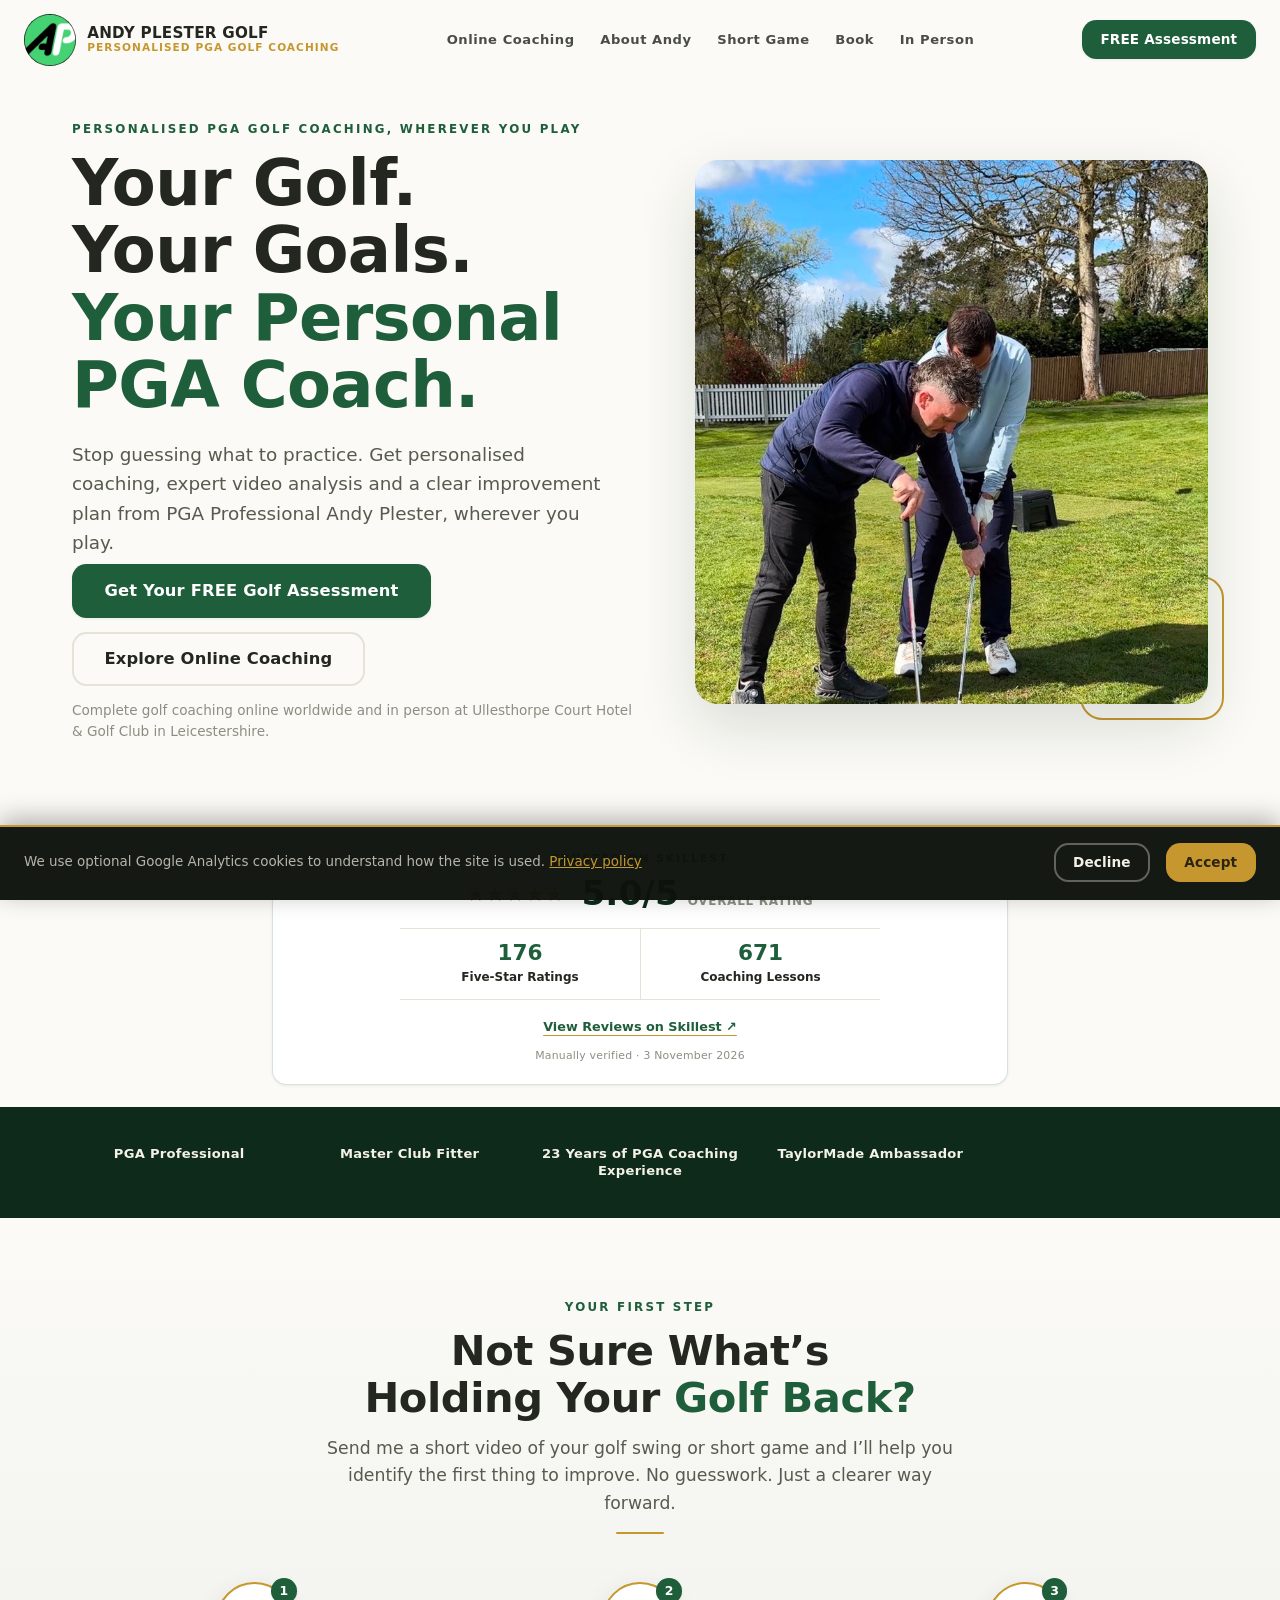
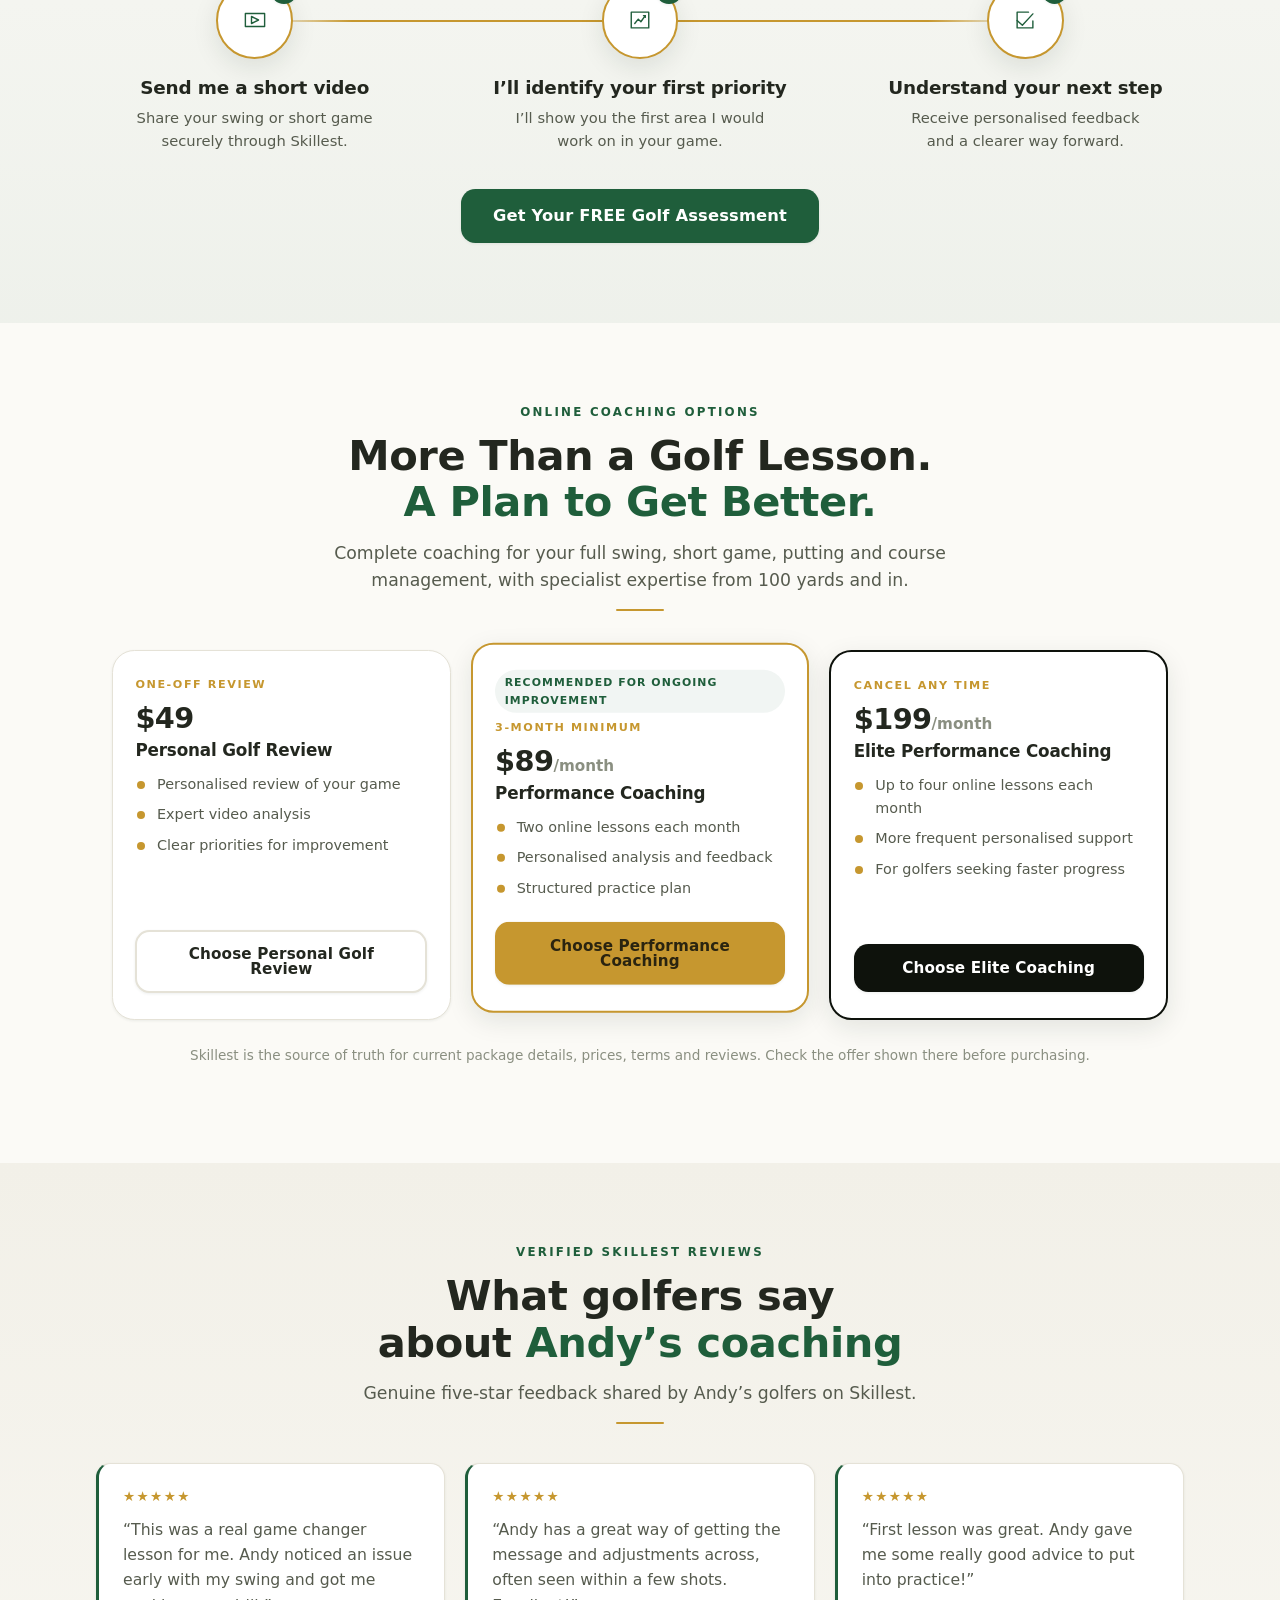
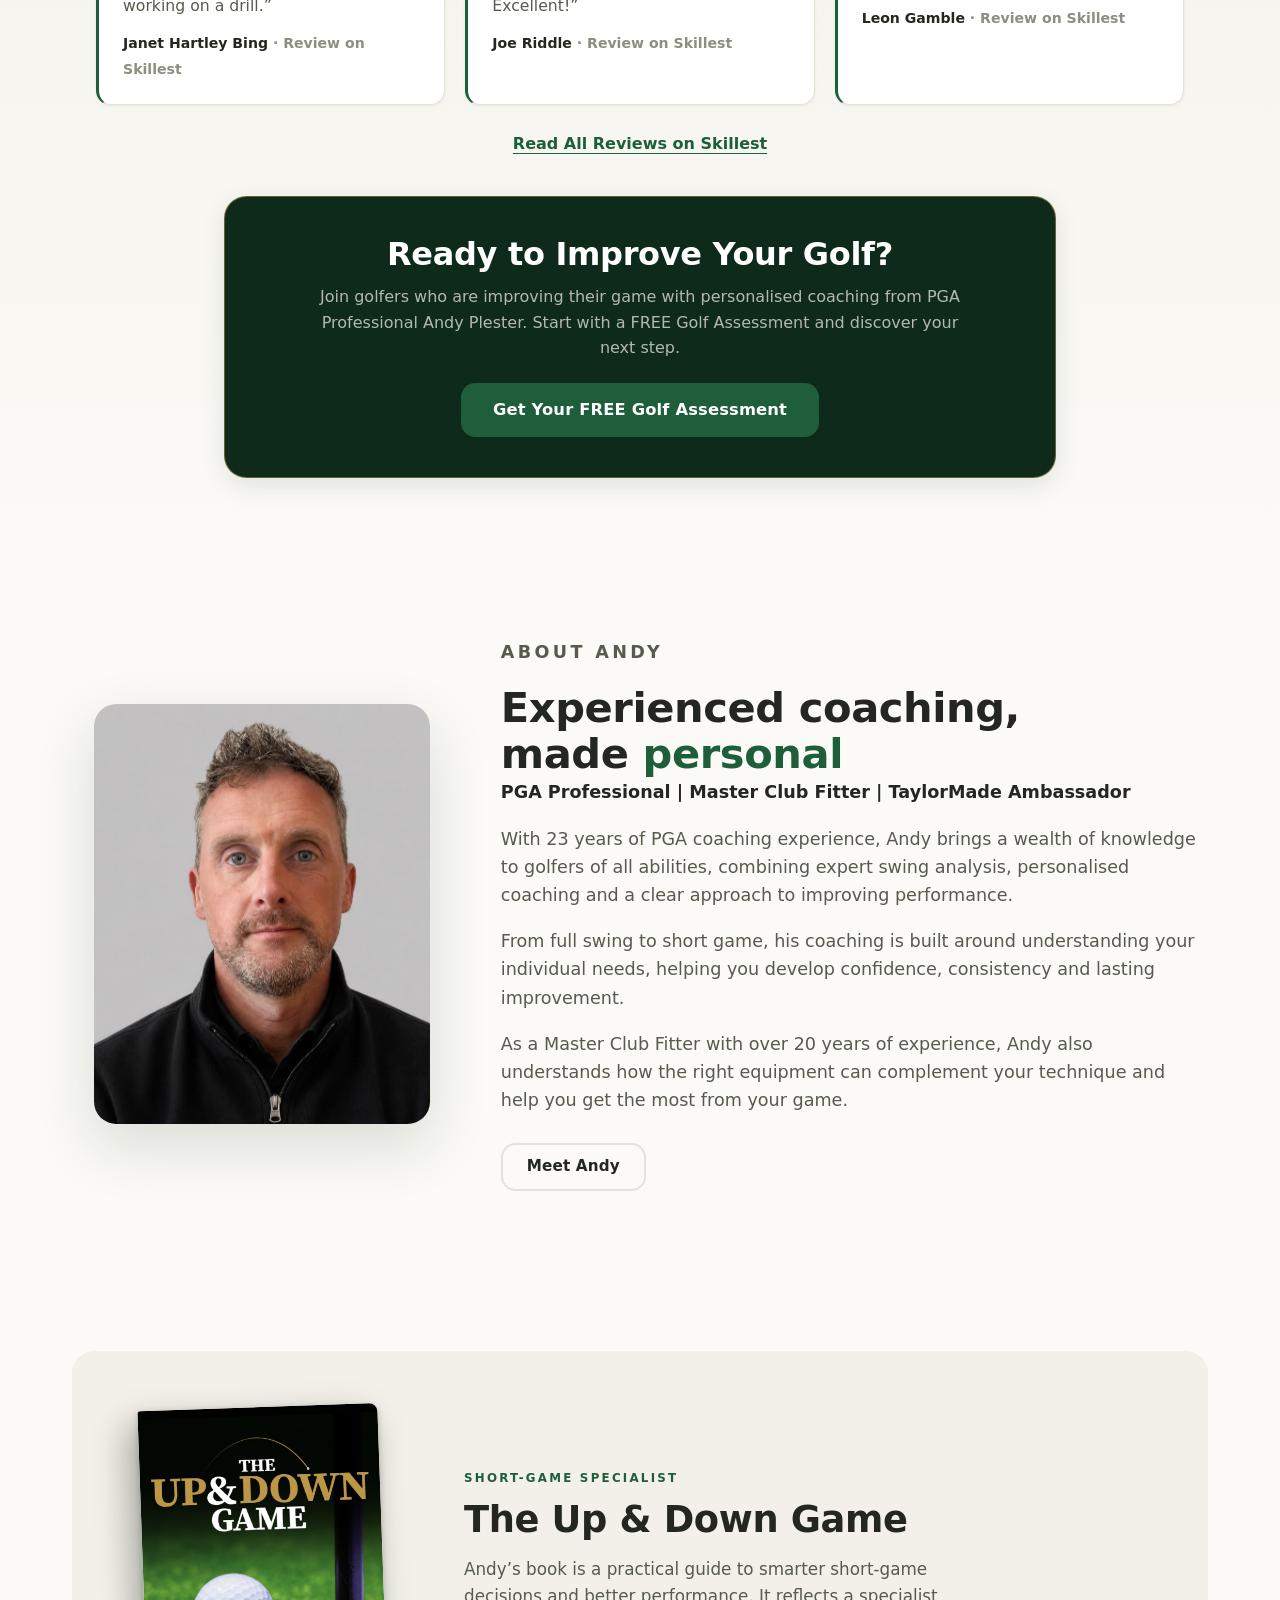
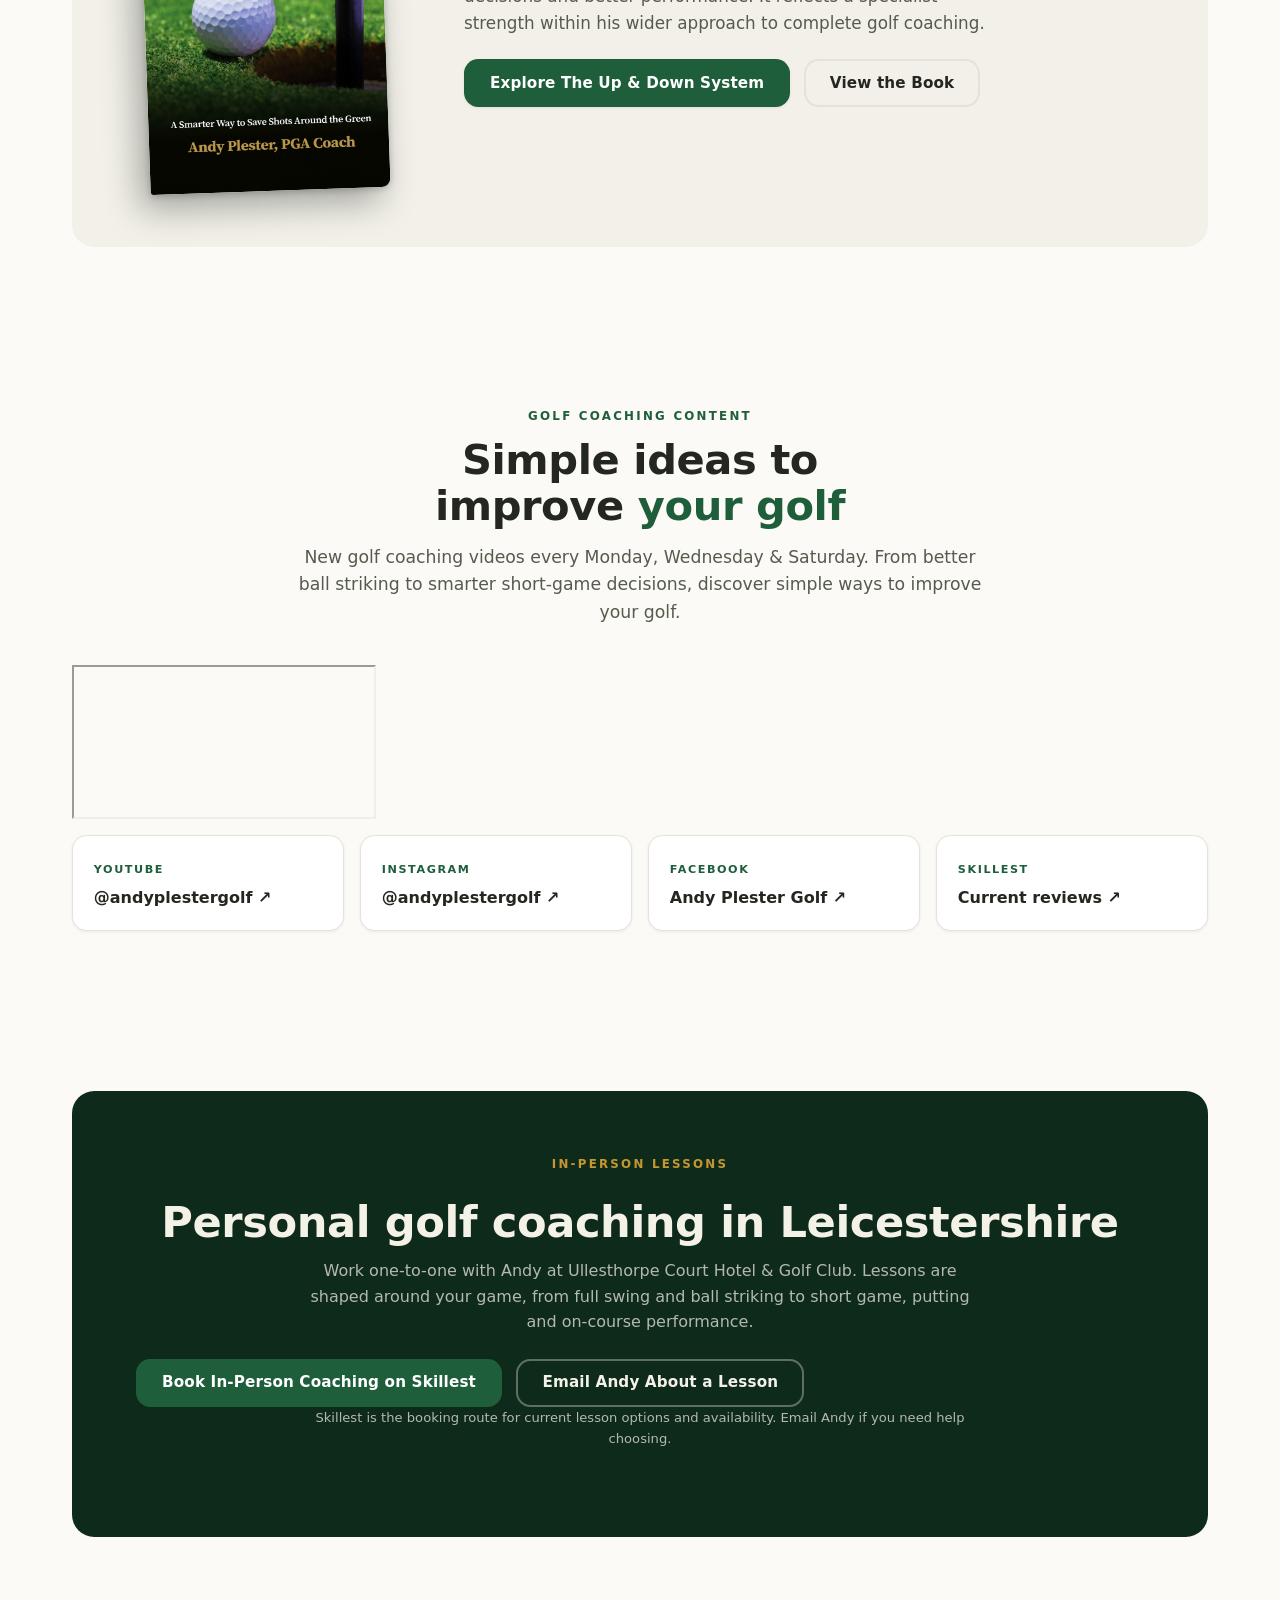
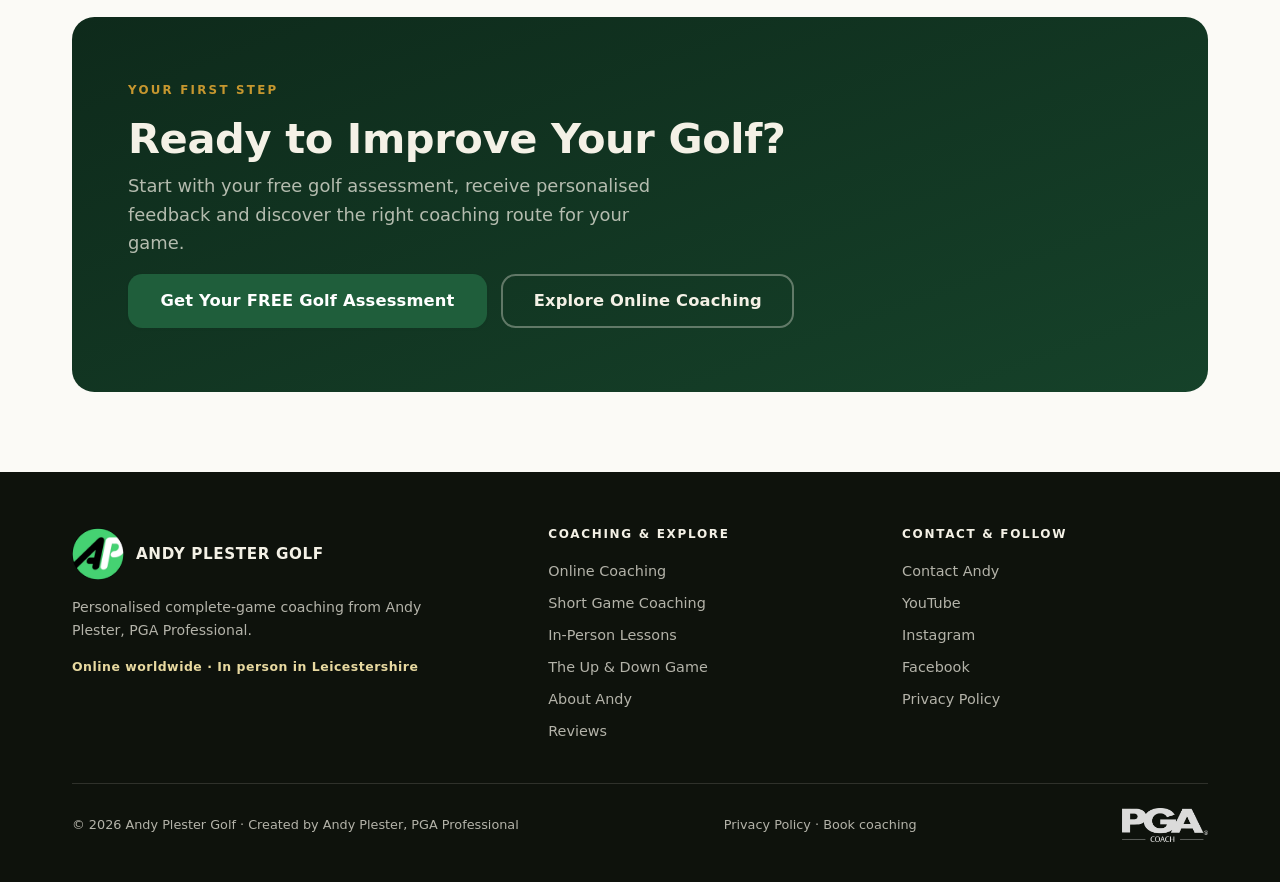
==== commit 74ae915f: "Add Google Analytics 4 to every page of the site. Measurement ID: G-MDRB" ====
--- a/index.html
+++ b/index.html
@@ -2,6 +2,21 @@
 <html lang="en">
 <head>
   <meta http-equiv="Content-Security-Policy" data-desk="site-policy" content="default-src 'self'; script-src 'self' 'unsafe-inline' https://www.googletagmanager.com/gtag/js; style-src 'self' 'unsafe-inline' https://fonts.googleapis.com; font-src 'self' https://fonts.gstatic.com data:; img-src 'self' data: https://www.google-analytics.com https://www.googletagmanager.com https://i.ytimg.com; media-src 'self'; connect-src 'self' https://www.google-analytics.com https://*.google-analytics.com https://*.analytics.google.com https://www.googletagmanager.com; frame-src https://www.youtube-nocookie.com https://www.youtube.com; form-action 'self' https://api.web3forms.com https://andyplestergolf.com; object-src 'none'; base-uri 'self'; worker-src 'none'; manifest-src 'self'">
+  <script>
+    window.enableGoogleAnalytics = function () {
+      if (window.googleAnalyticsLoaded) return;
+      window.googleAnalyticsLoaded = true;
+      window.dataLayer = window.dataLayer || [];
+      window.gtag = function () { window.dataLayer.push(arguments); };
+      window.gtag('js', new Date());
+      window.gtag('config', 'G-MDRBPBXDRX');
+      var script = document.createElement('script');
+      script.async = true;
+      script.src = 'https://www.googletagmanager.com/gtag/js?id=G-MDRBPBXDRX';
+      document.head.appendChild(script);
+    };
+    try { if (localStorage.getItem('apg-cookie-choice') === 'accept') window.enableGoogleAnalytics(); } catch (e) {}
+  </script>
   <meta charset="UTF-8">
   <meta name="viewport" content="width=device-width, initial-scale=1.0">
   <title>PGA Golf Coach Online &amp; Leicestershire | Andy Plester</title>
--- a/brand.css
+++ b/brand.css
@@ -568,6 +568,12 @@
 .privacy-banner p{margin:0;font-size:.84rem;flex:1;min-width:220px;line-height:1.5}
 .privacy-banner a{color:var(--gold);text-decoration:underline}
 .privacy-banner .pb-actions{display:flex;gap:1rem;align-items:center;flex-shrink:0}
+@media(max-width:560px){
+  .privacy-banner{padding:.85rem 1rem 1rem;gap:.75rem}
+  .privacy-banner p{font-size:.78rem;min-width:100%}
+  .privacy-banner .pb-actions{width:100%;gap:.65rem}
+  .privacy-banner .pb-actions .btn{flex:1}
+}
 
 /* ---------- reveal + motion ---------- */
 /* hidden state only applies when JS is active (html.js) so no-JS users see everything */
@@ -608,3 +614,35 @@
   *{animation-duration:.001ms !important;animation-iteration-count:1 !important;
     transition-duration:.001ms !important}
 }
+
+/* ---------- free golf assessment landing page ---------- */
+.assessment-page{background:var(--bg)}
+.assessment-wrap{width:100%;max-width:72rem;margin-inline:auto;padding-inline:1.15rem}
+.assessment-narrow{max-width:50rem}
+.assessment-header{height:4.5rem;padding:.55rem 1rem;display:flex;align-items:center;justify-content:space-between;background:#fff;border-bottom:1px solid var(--line)}
+.assessment-header .brand-badge--ap{width:44px;height:44px}
+.assessment-privacy{font-size:.78rem;font-weight:700;color:var(--green);text-decoration:underline;text-underline-offset:3px}
+.assessment-hero{background:radial-gradient(circle at 85% 12%,rgba(200,169,81,.18),transparent 34%),linear-gradient(145deg,var(--green-deep),#173f2b);color:var(--on-dark);padding:2.3rem 0 3rem}
+.assessment-hero-grid{display:grid;gap:2.3rem;align-items:center}
+.assessment-hero h1{color:#fff;font-size:clamp(2.15rem,10vw,3.7rem);line-height:1.04;margin:.75rem 0 1rem;letter-spacing:-.035em}
+.assessment-hero-copy>p:not(.eyebrow):not(.assessment-note){color:var(--on-dark-soft);font-size:1.02rem;line-height:1.65;max-width:38rem}
+.assessment-hero-copy .assessment-lead{font-size:1.14rem!important;color:#fff!important}
+.assessment-hero-copy .assessment-lead strong{color:#fff}
+.assessment-main-cta{width:100%;margin-top:1.1rem;text-align:center}
+.assessment-note{text-align:center;color:var(--gold-soft);font-size:.72rem;margin:.7rem 0 0}
+.assessment-video-placeholder{min-height:16rem;border:1px solid rgba(255,255,255,.25);border-radius:var(--radius-l);background:linear-gradient(rgba(14,18,12,.42),rgba(14,18,12,.72)),url('coaching-hero.webp') center 28%/cover;display:flex;flex-direction:column;align-items:center;justify-content:center;text-align:center;padding:2rem;box-shadow:var(--shadow)}
+.assessment-video-placeholder strong{font-size:1.08rem;color:#fff;margin:.8rem 0 .35rem}.assessment-video-placeholder span:last-child{font-size:.84rem;color:var(--on-dark-soft);max-width:22rem}
+.assessment-play{display:grid;place-items:center;width:3.5rem;height:3.5rem;padding-left:.2rem;border-radius:50%;background:var(--gold);color:var(--green-deep);font-size:1.25rem;box-shadow:0 8px 24px rgba(0,0,0,.3)}
+.assessment-steps{display:grid;gap:1rem}.assessment-steps article{background:#fff;border:1px solid var(--line);border-radius:var(--radius);padding:1.4rem;box-shadow:var(--shadow-sm)}
+.assessment-steps article>span{display:grid;place-items:center;width:2.4rem;height:2.4rem;border-radius:50%;background:var(--green);color:#fff;font-weight:800;margin-bottom:.9rem}.assessment-steps h3{font-size:1.05rem;margin:0 0 .45rem}.assessment-steps p{font-size:.9rem;color:var(--ink-soft);margin:0}
+.assessment-workflow-note{text-align:center;color:var(--ink-faint);font-size:.82rem;margin:1.25rem 0 0}
+.assessment-process-cta{text-align:center;margin-top:1.15rem}.assessment-process-cta .btn{width:100%}.assessment-process-cta small{display:block;color:var(--ink-faint);font-size:.72rem;margin-top:.65rem}
+.assessment-suits{background:var(--panel)}.assessment-suits-grid{display:grid;gap:2rem;align-items:center}.assessment-suits-grid>div:first-child>p:last-child{color:var(--ink-soft)}
+.assessment-area-grid{display:grid;gap:.8rem}.assessment-area-grid article{background:#fff;border-left:3px solid var(--gold);border-radius:var(--radius);padding:1.15rem 1.25rem;box-shadow:var(--shadow-sm)}.assessment-area-grid article>span{color:var(--green);font-size:1.4rem}.assessment-area-grid h3{font-size:1rem;margin:.25rem 0}.assessment-area-grid p{font-size:.85rem;color:var(--ink-soft);margin:0}
+.assessment-proof{background:var(--green-deep);color:var(--on-dark)}.assessment-proof .section-title{color:#fff}.assessment-proof .section-intro{color:var(--on-dark-soft)}
+.assessment-trust{display:grid;grid-template-columns:auto 1fr;max-width:46rem;margin:0 auto 2rem;border:1px solid rgba(255,255,255,.15);border-radius:var(--radius);overflow:hidden}.assessment-trust>*{padding:.75rem 1rem;border-bottom:1px solid rgba(255,255,255,.12)}.assessment-trust strong{color:var(--gold);font-family:var(--font-display)}.assessment-trust span{color:var(--on-dark-soft);font-size:.82rem}
+.assessment-review-grid{max-width:58rem;margin-inline:auto}.assessment-proof .reviews-link a{color:var(--gold)}
+.assessment-faq .faq-list{max-width:none}.assessment-final{text-align:center;background:linear-gradient(145deg,#102d20,var(--green));color:var(--on-dark);padding:4rem 0}.assessment-final h2{color:#fff;font-size:clamp(1.8rem,7vw,3rem);margin:.6rem 0}.assessment-final p{color:var(--on-dark-soft);margin:0 auto 1.4rem}.assessment-final .btn{width:100%}.assessment-final small{display:block;color:var(--gold-soft);margin-top:.8rem}
+.assessment-footer{background:var(--dark);color:var(--on-dark-soft);padding:1.4rem 0;font-size:.74rem}.assessment-footer .assessment-wrap{display:flex;flex-wrap:wrap;gap:.5rem 1.2rem;justify-content:space-between}.assessment-footer a{color:var(--on-dark-soft);text-decoration:underline}
+@media(max-width:699px){.assessment-page .section{padding:3rem 0}.assessment-page .section-head{margin-bottom:1.45rem}.assessment-steps{gap:.82rem}.assessment-steps article{padding:1.15rem}.assessment-steps article>span{margin-bottom:.7rem}.assessment-suits-grid{gap:1.65rem}.assessment-area-grid{gap:.68rem}.assessment-area-grid article{padding:.95rem 1.05rem}.assessment-proof .section-head{margin-bottom:1.5rem}.assessment-trust{margin-bottom:1.65rem}.assessment-faq .faq-list{gap:.65rem}.assessment-final{padding:3.25rem 0}}
+@media(min-width:700px){.assessment-header{padding-inline:2rem}.assessment-hero{padding:4.5rem 0}.assessment-hero-grid{grid-template-columns:1.08fr .92fr;gap:4rem}.assessment-main-cta{width:auto}.assessment-note{text-align:left}.assessment-video-placeholder{min-height:28rem}.assessment-steps{grid-template-columns:repeat(3,1fr)}.assessment-process-cta .btn{width:auto}.assessment-suits-grid{grid-template-columns:.9fr 1.1fr;gap:4rem}.assessment-review-grid{grid-template-columns:repeat(2,1fr)}.assessment-final .btn{width:auto}}
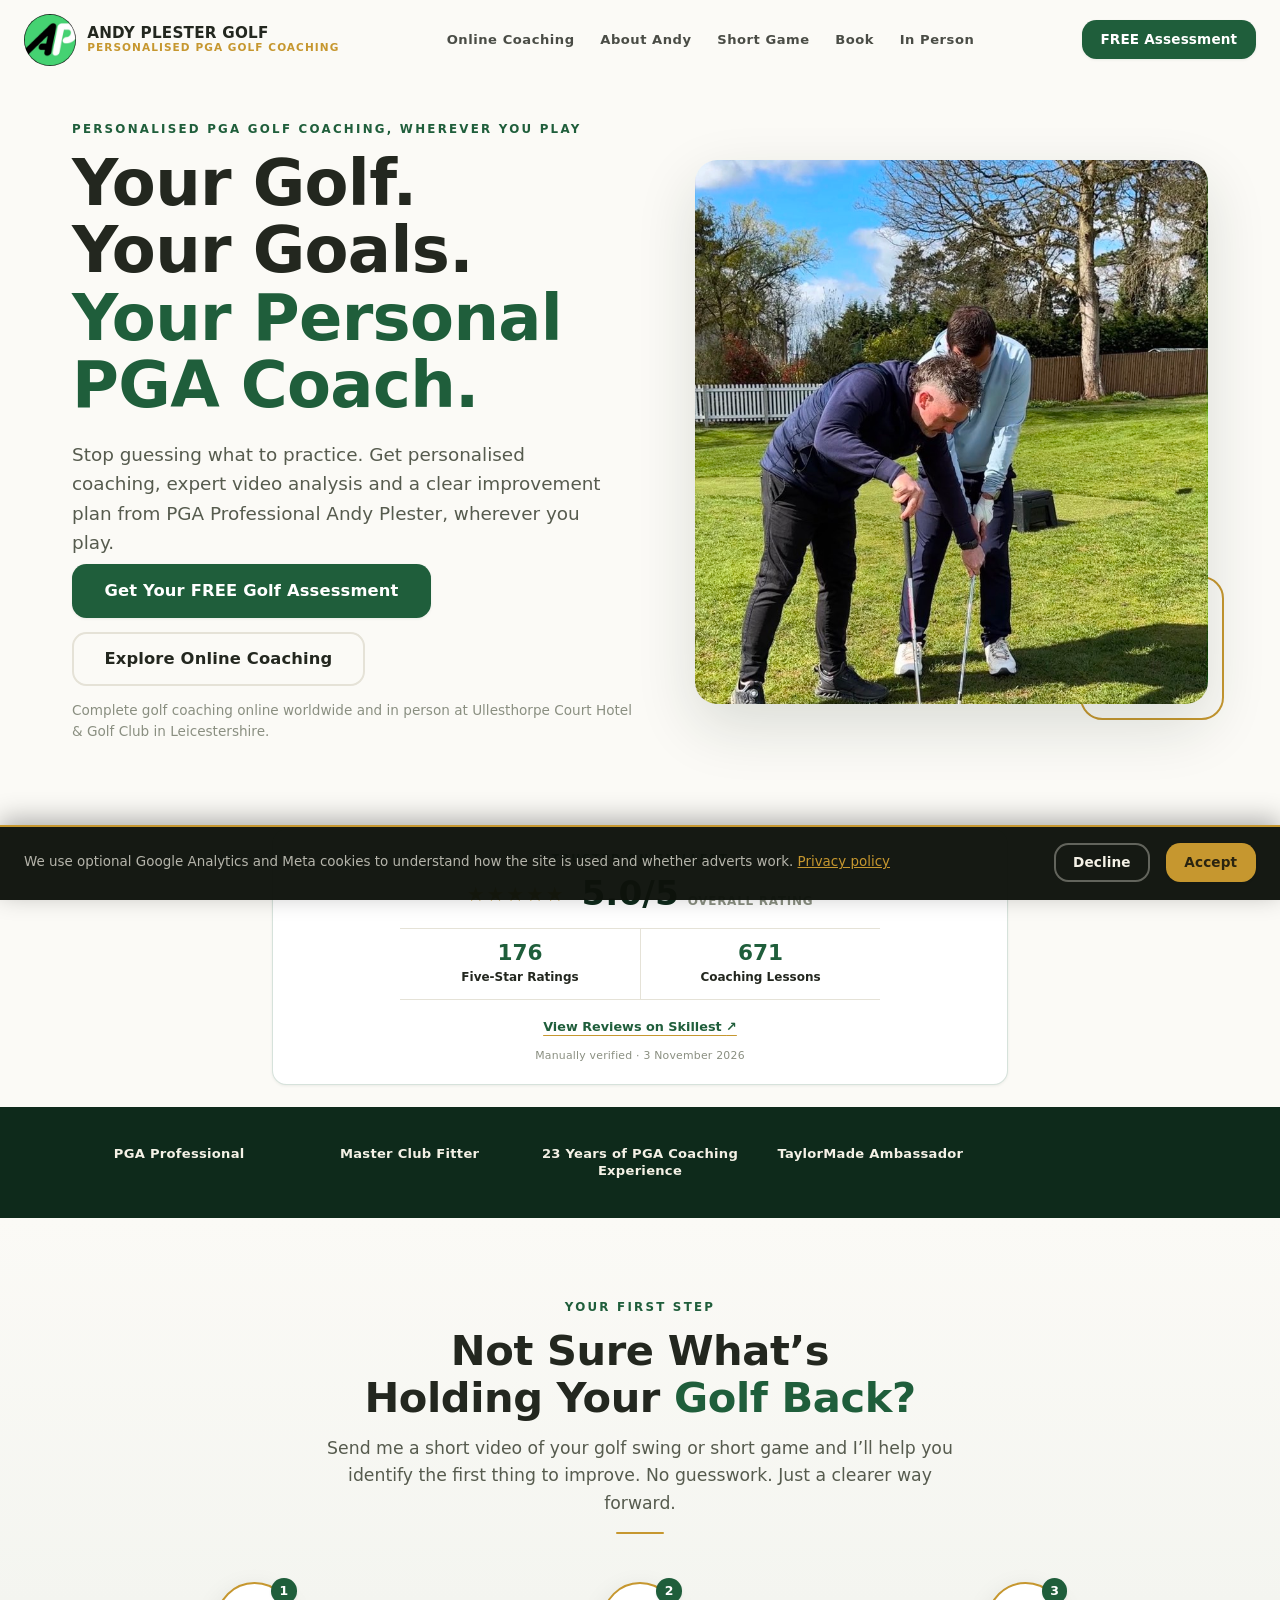
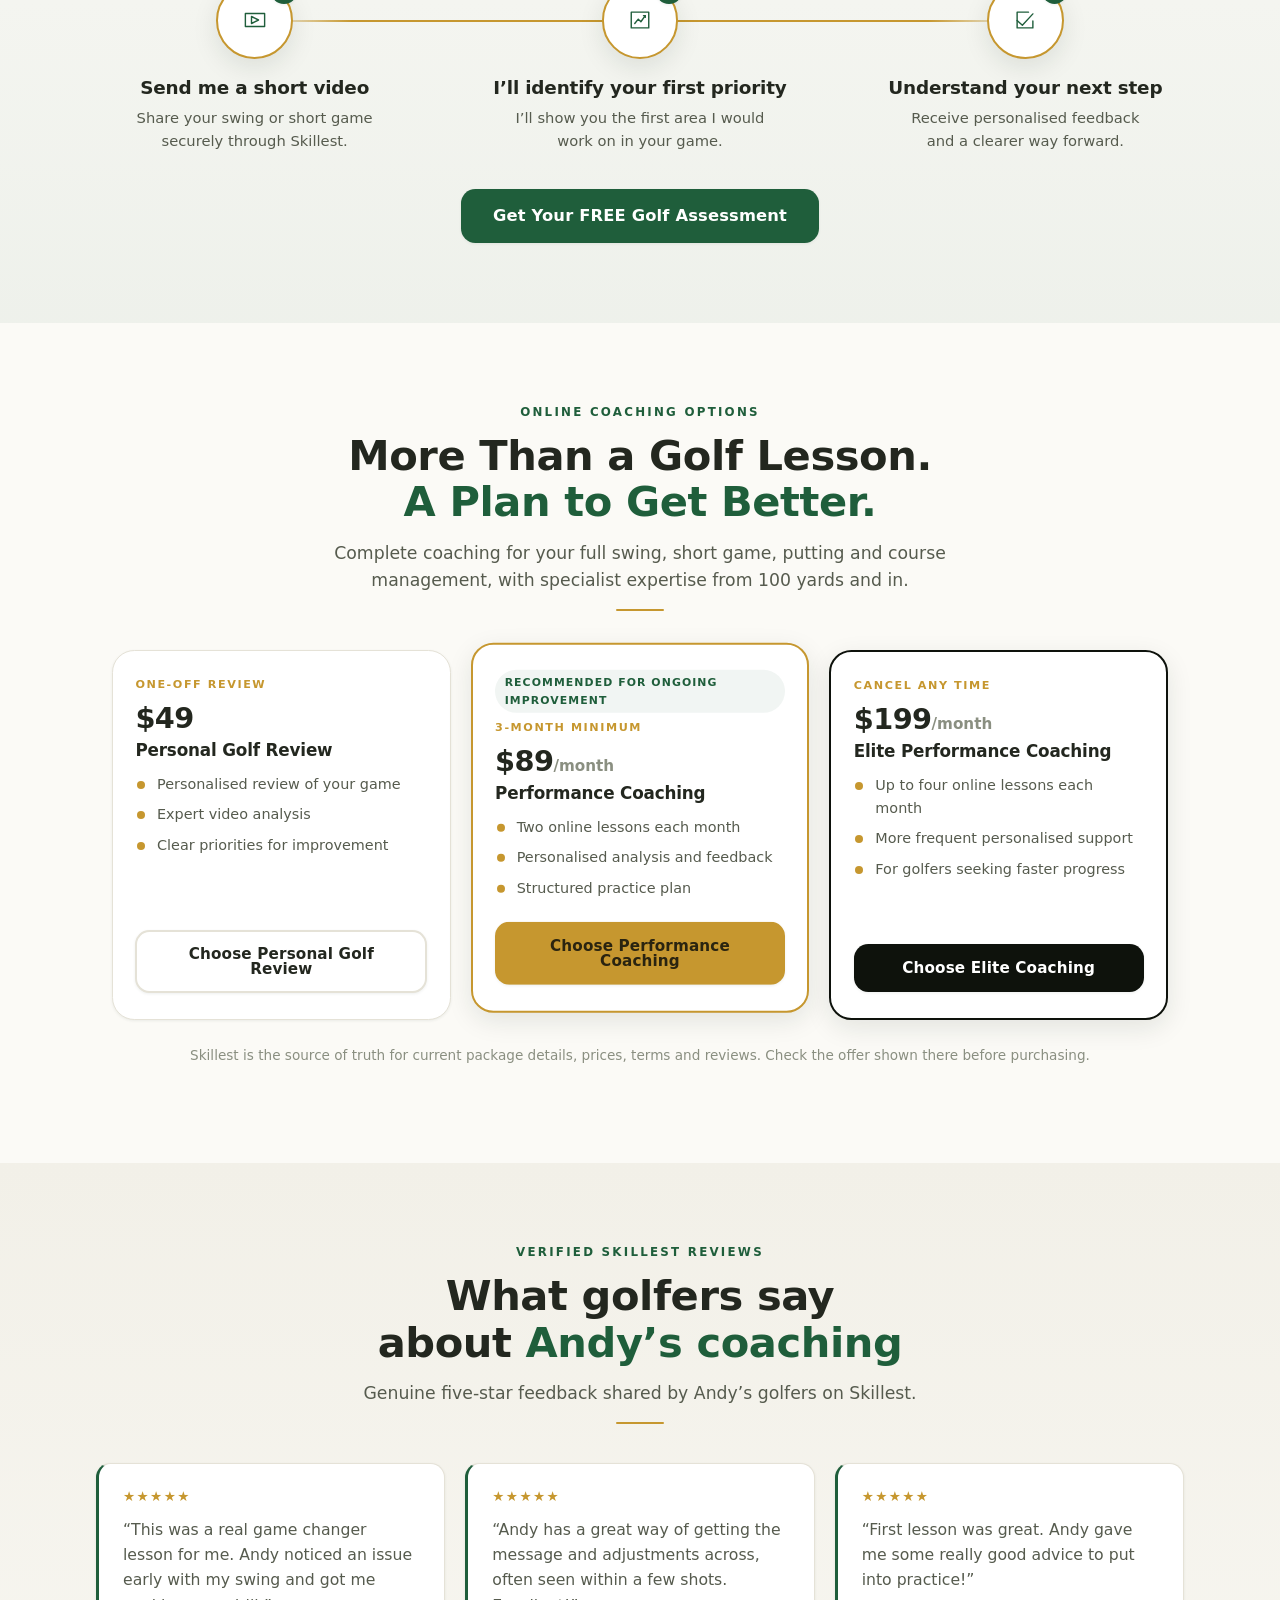
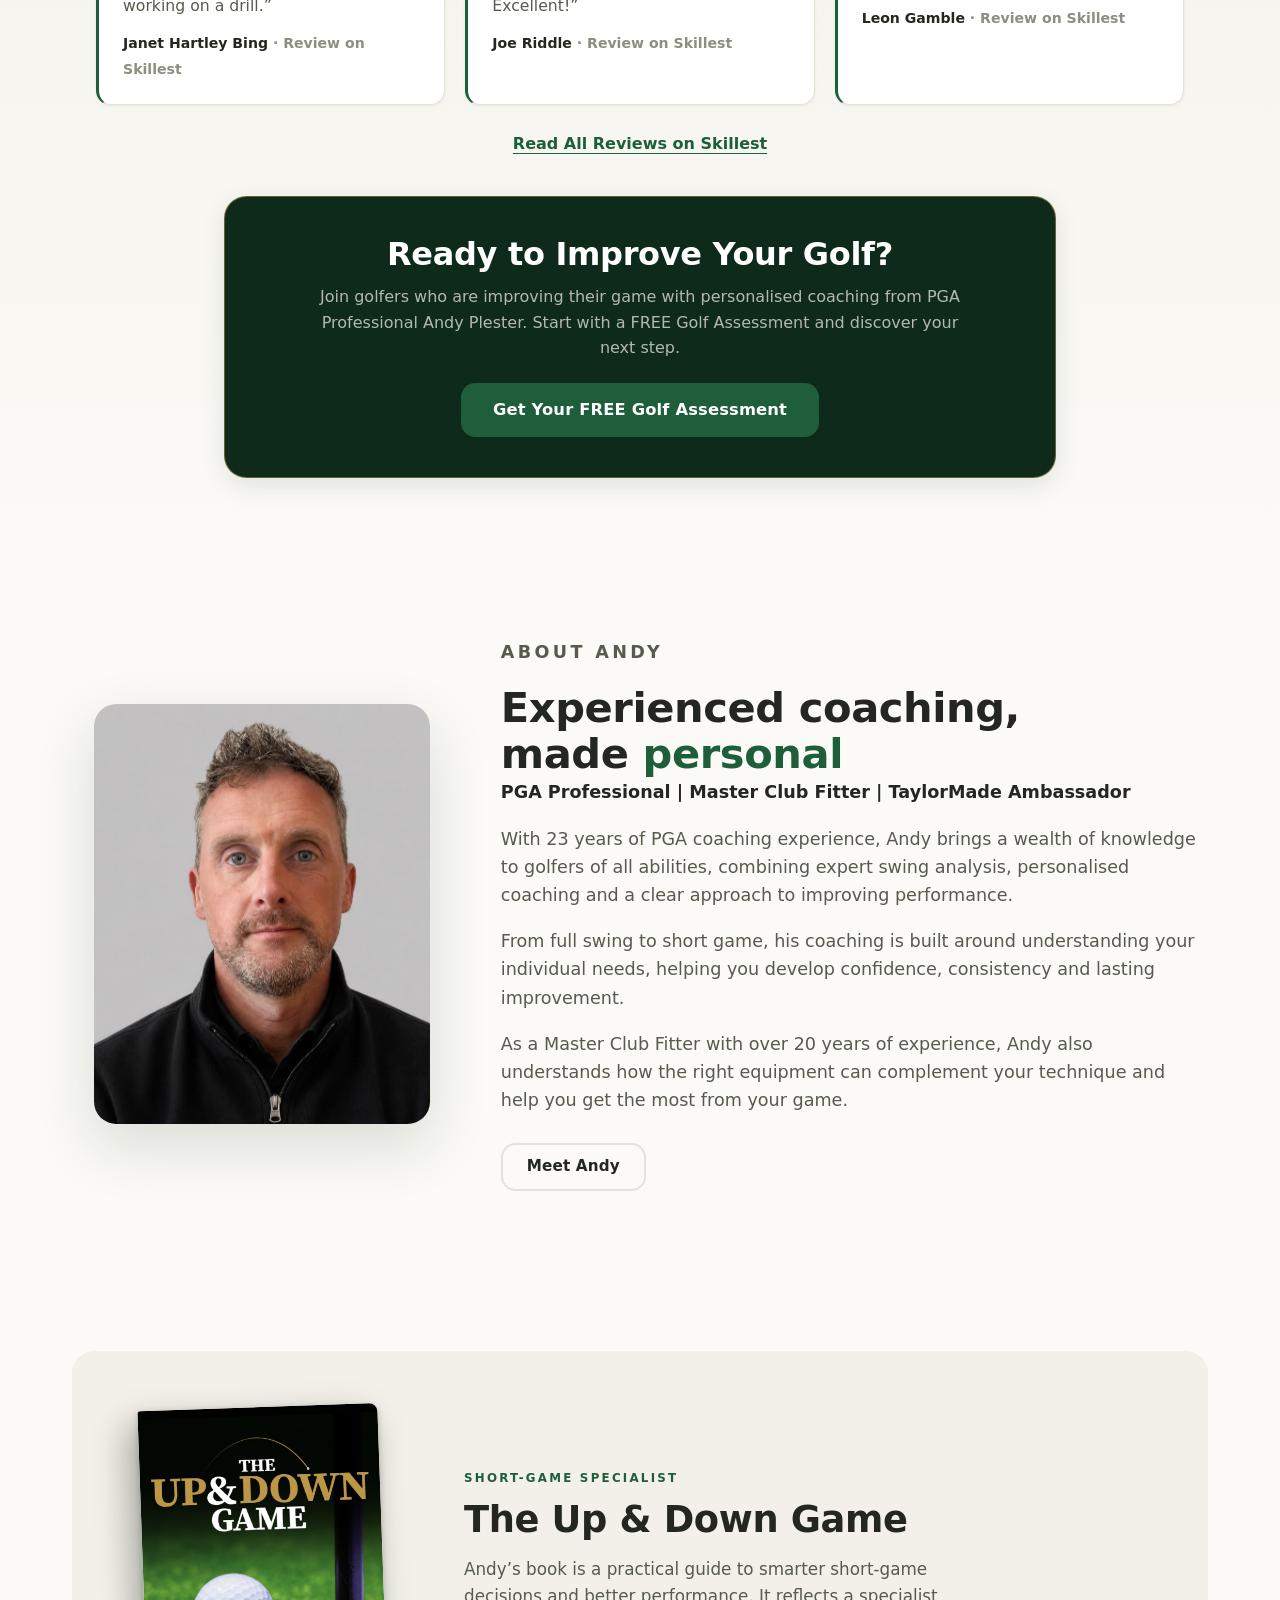
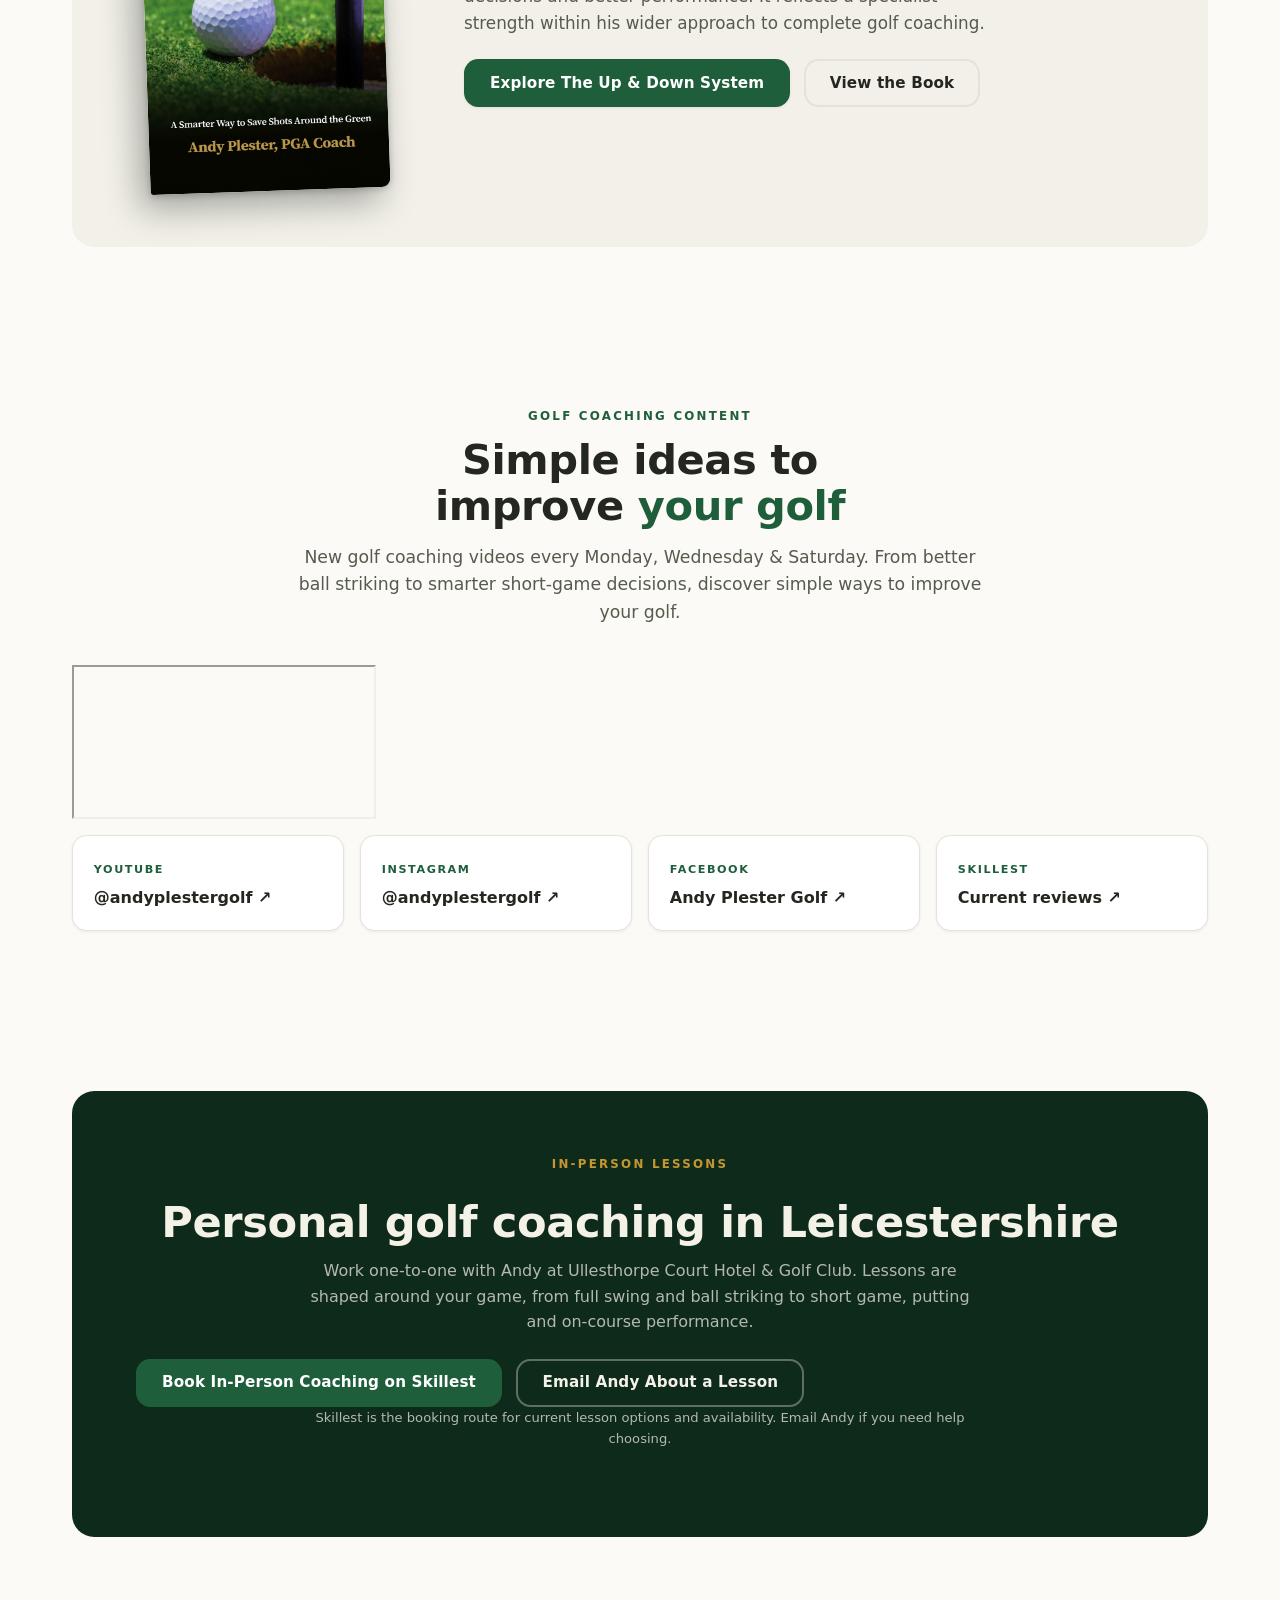
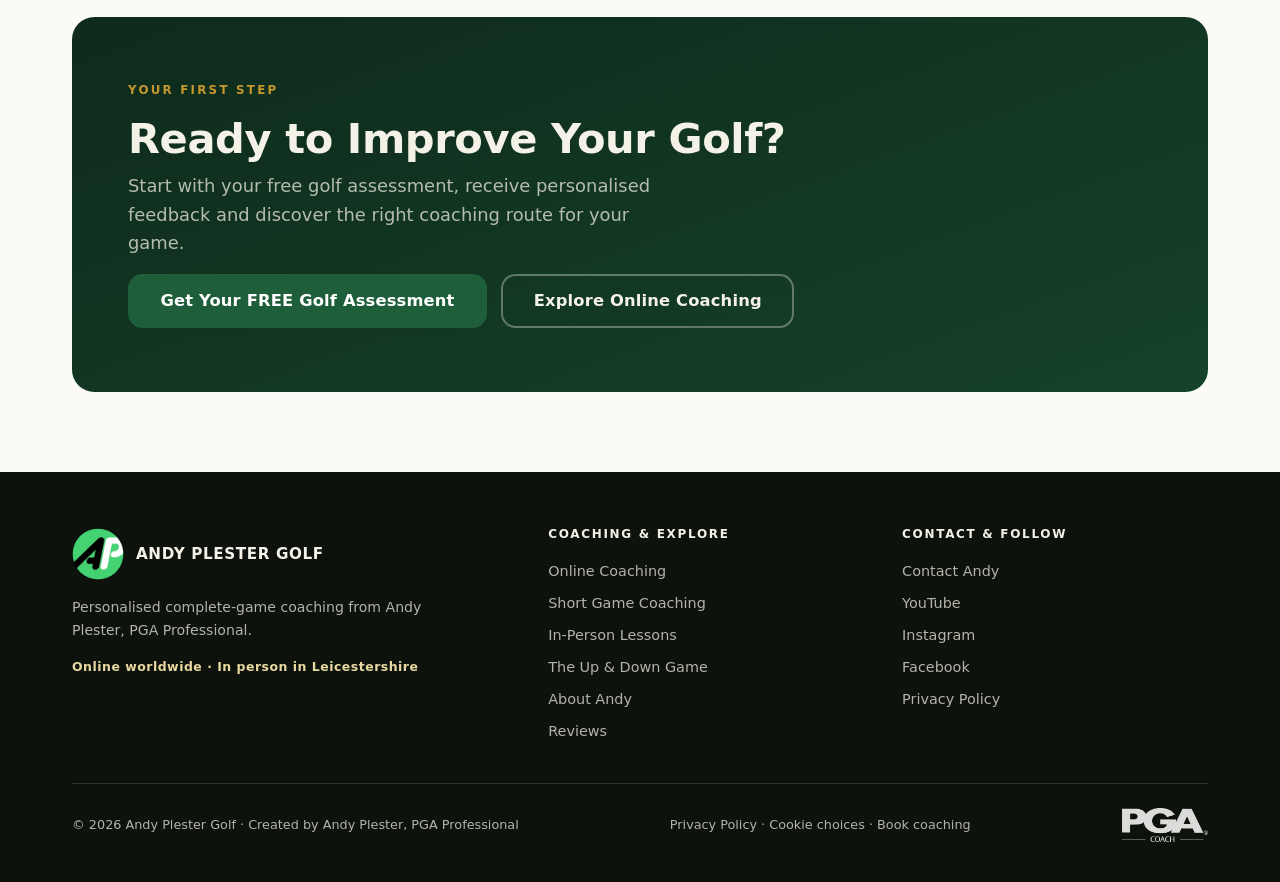
==== commit f9e17e10: "Please add the Meta (Facebook) pixel with ID 1463245512566089 to every p" ====
--- a/index.html
+++ b/index.html
@@ -180,7 +180,7 @@
     <section class="section final-cta"><div class="wrap"><div class="club reveal"><div class="club-inner"><p class="eyebrow on-dark">Your First Step</p><h2>Ready to Improve Your Golf?</h2><p class="club-lead">Start with your free golf assessment, receive personalised feedback and discover the right coaching route for your game.</p><div class="hero-cta"><a href="https://skillest.com/coach/andyplester#evaluation" class="btn btn-assessment btn-lg" target="_blank" rel="noopener">Get Your FREE Golf Assessment</a><a href="#coaching" class="btn btn-ghost btn-lg on-dark">Explore Online Coaching</a></div></div></div></div></section>
   </main>
 
-  <footer class="site-footer"><div class="wrap"><div class="footer-top"><div><div class="footer-brand"><img src="images/ap-logo.png" alt="" width="52" height="52"><span class="fb-name">Andy Plester Golf</span></div><p class="footer-strap">Personalised complete-game coaching from Andy Plester, PGA Professional.</p><p class="footer-credential">Online worldwide · In person in Leicestershire</p></div><div class="footer-col"><h2>Coaching &amp; Explore</h2><a href="coaching.html">Online Coaching</a><a href="up-and-down-system.html">Short Game Coaching</a><a href="#in-person">In-Person Lessons</a><a href="book.html">The Up &amp; Down Game</a><a href="about.html">About Andy</a><a href="#reviews">Reviews</a></div><div class="footer-col"><h2>Contact &amp; Follow</h2><a href="mailto:andrewplesterpga@gmail.com">Contact Andy</a><a href="https://www.youtube.com/@andyplestergolf" target="_blank" rel="noopener">YouTube</a><a href="https://www.instagram.com/andyplestergolf/" target="_blank" rel="noopener">Instagram</a><a href="https://www.facebook.com/andyplestergolf/" target="_blank" rel="noopener">Facebook</a><a href="privacy.html">Privacy Policy</a></div></div><div class="footer-bottom"><span>© 2026 Andy Plester Golf · Created by Andy Plester, PGA Professional</span><span><a href="privacy.html">Privacy Policy</a> · <a href="https://skillest.com/coach/andyplester" target="_blank" rel="noopener">Book coaching</a></span><img src="PGA_Coach%20(1).png" alt="PGA Coach" class="footer-pga" width="120" height="34"></div></div></footer>
+  <footer class="site-footer"><div class="wrap"><div class="footer-top"><div><div class="footer-brand"><img src="images/ap-logo.png" alt="" width="52" height="52"><span class="fb-name">Andy Plester Golf</span></div><p class="footer-strap">Personalised complete-game coaching from Andy Plester, PGA Professional.</p><p class="footer-credential">Online worldwide · In person in Leicestershire</p></div><div class="footer-col"><h2>Coaching &amp; Explore</h2><a href="coaching.html">Online Coaching</a><a href="up-and-down-system.html">Short Game Coaching</a><a href="#in-person">In-Person Lessons</a><a href="book.html">The Up &amp; Down Game</a><a href="about.html">About Andy</a><a href="#reviews">Reviews</a></div><div class="footer-col"><h2>Contact &amp; Follow</h2><a href="mailto:andrewplesterpga@gmail.com">Contact Andy</a><a href="https://www.youtube.com/@andyplestergolf" target="_blank" rel="noopener">YouTube</a><a href="https://www.instagram.com/andyplestergolf/" target="_blank" rel="noopener">Instagram</a><a href="https://www.facebook.com/andyplestergolf/" target="_blank" rel="noopener">Facebook</a><a href="privacy.html">Privacy Policy</a></div></div><div class="footer-bottom"><span>© 2026 Andy Plester Golf · Created by Andy Plester, PGA Professional</span><span><a href="privacy.html">Privacy Policy</a> · <a href="#" data-cookie-choices>Cookie choices</a> · <a href="https://skillest.com/coach/andyplester" target="_blank" rel="noopener">Book coaching</a></span><img src="PGA_Coach%20(1).png" alt="PGA Coach" class="footer-pga" width="120" height="34"></div></div></footer>
   <script src="brand.js"></script>
 </body>
 </html>
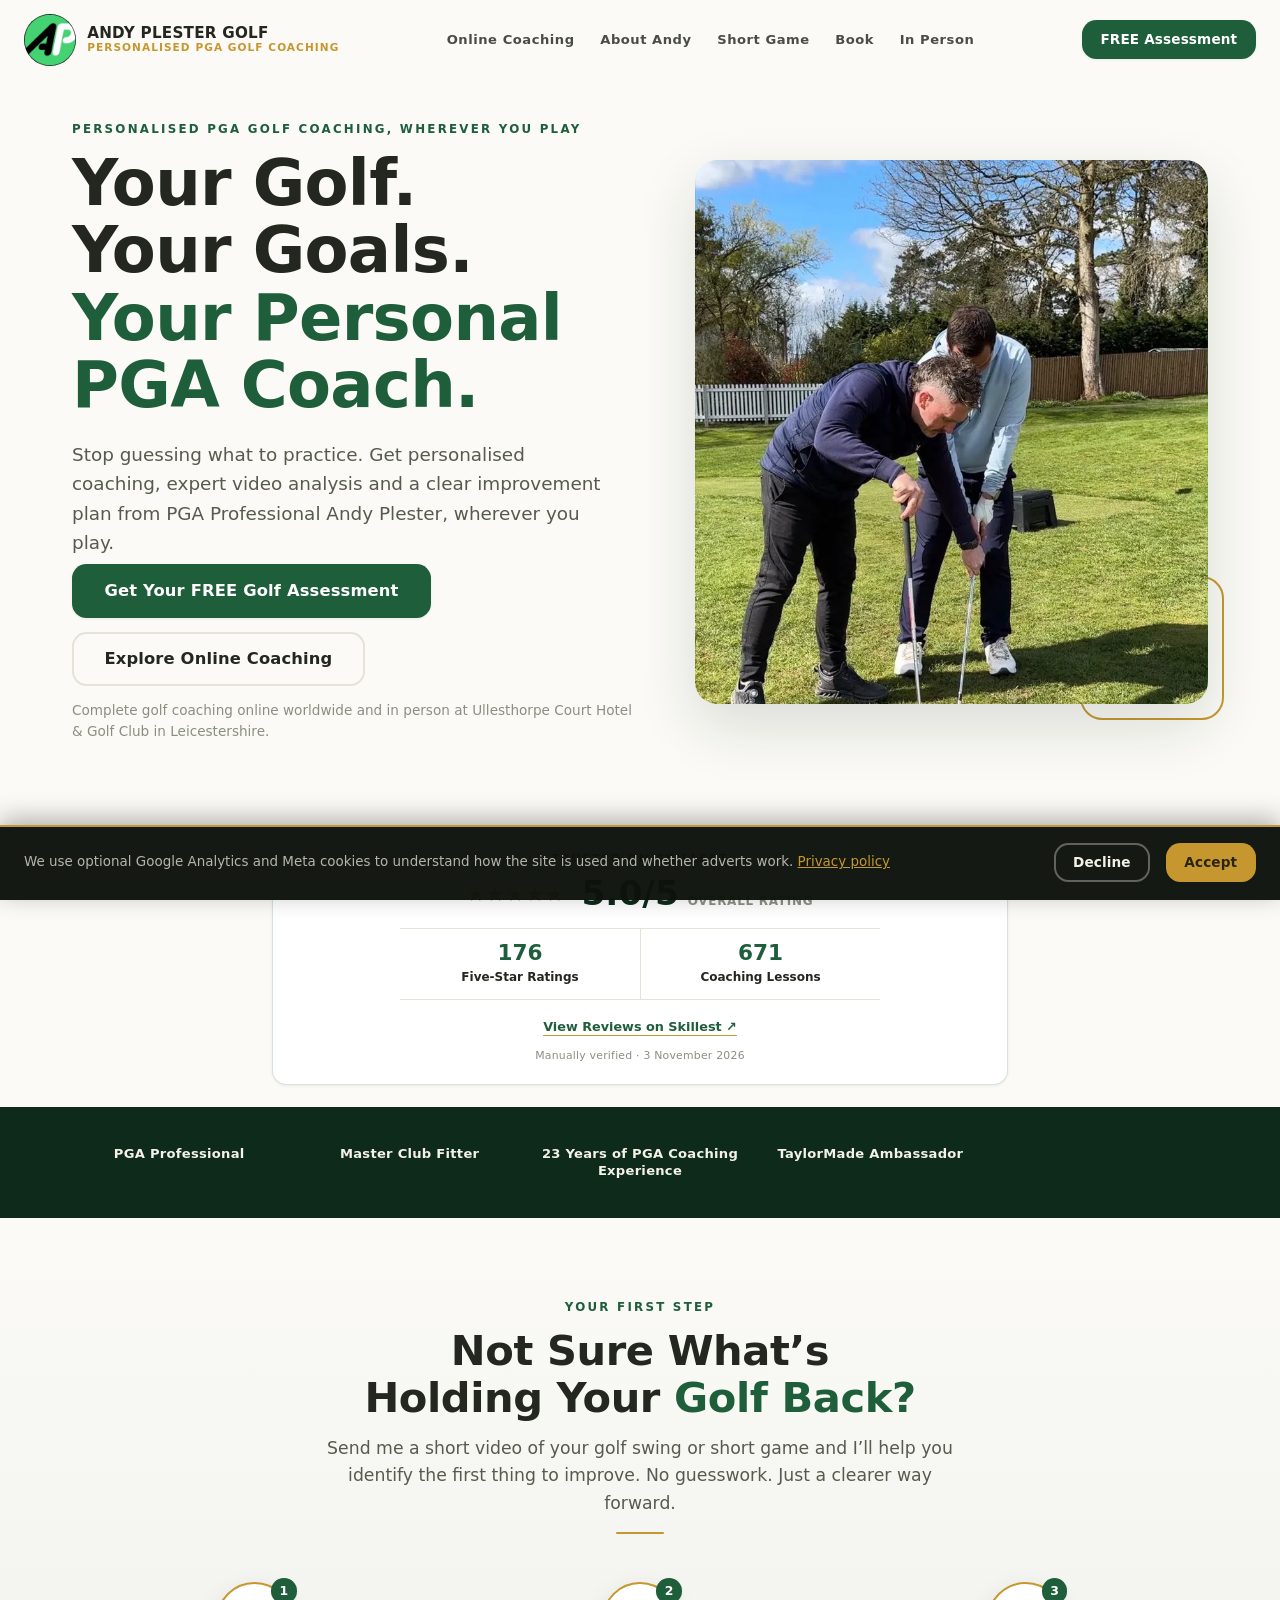
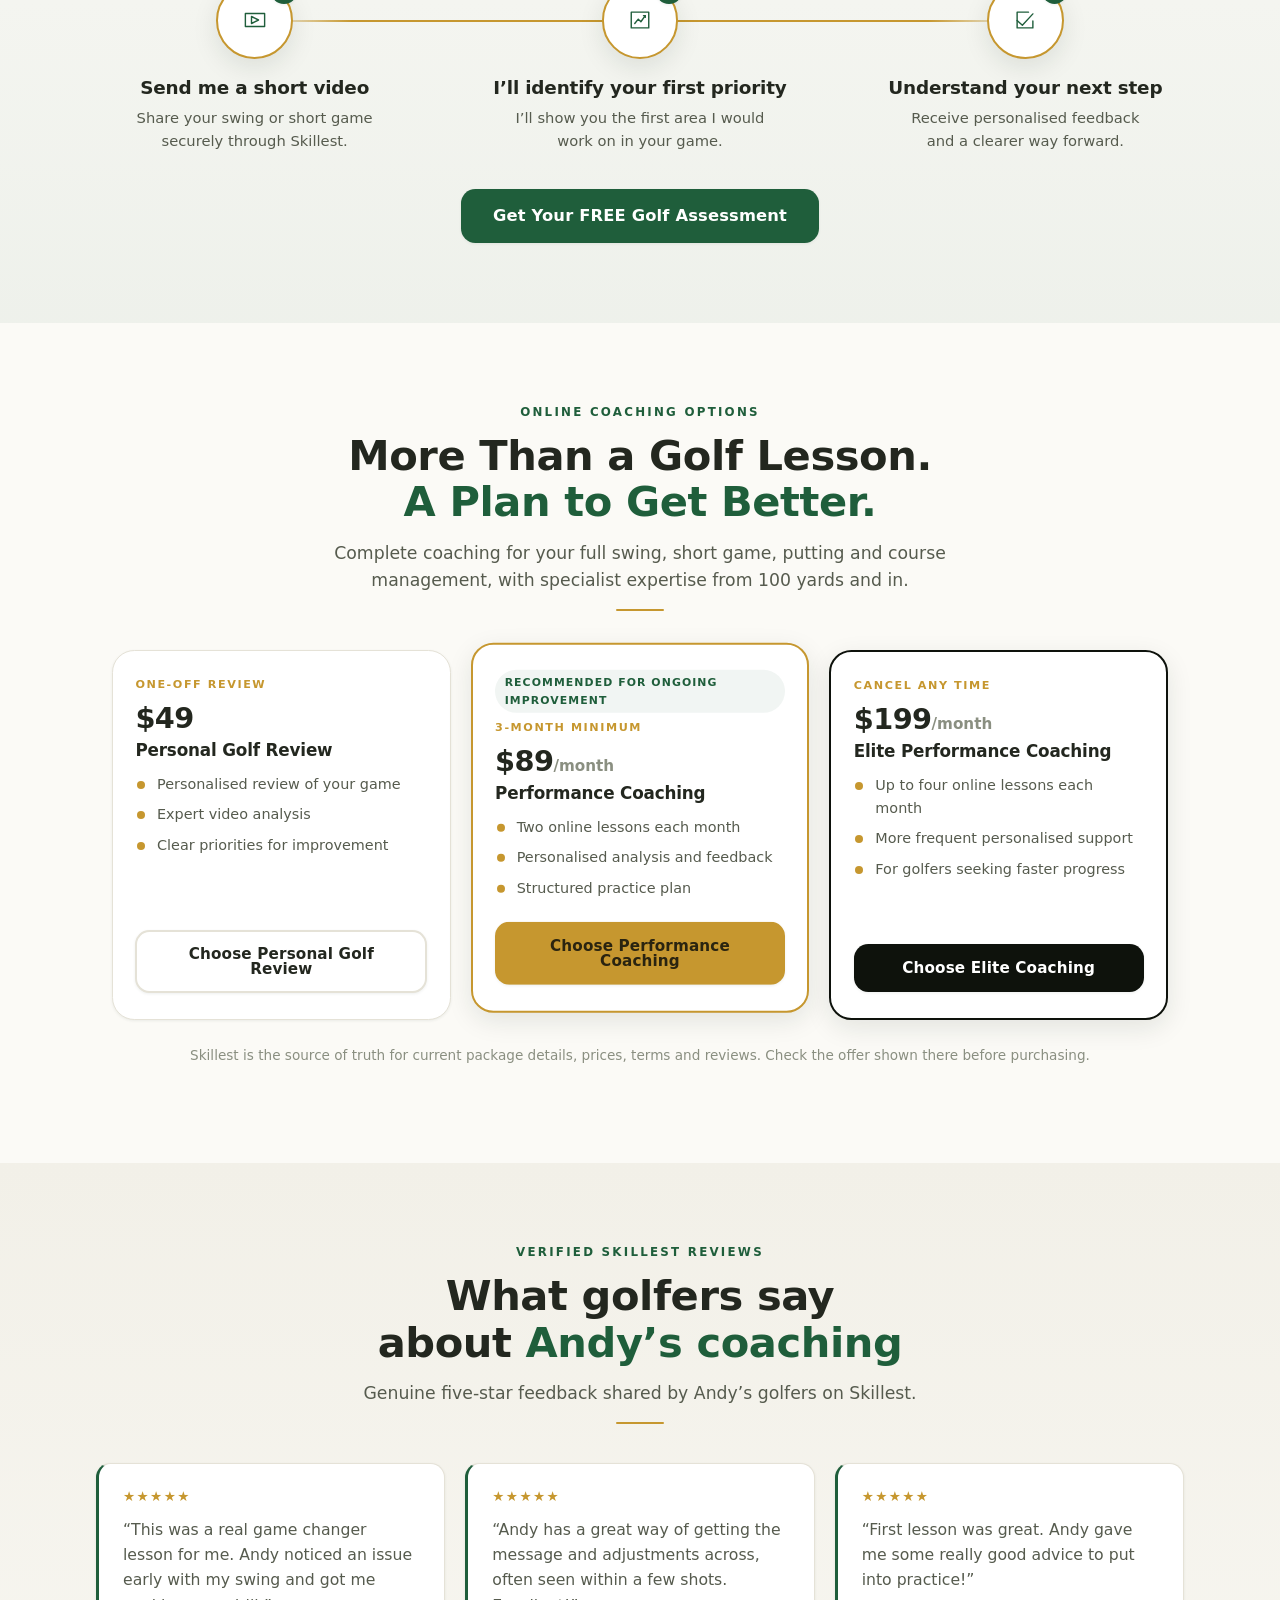
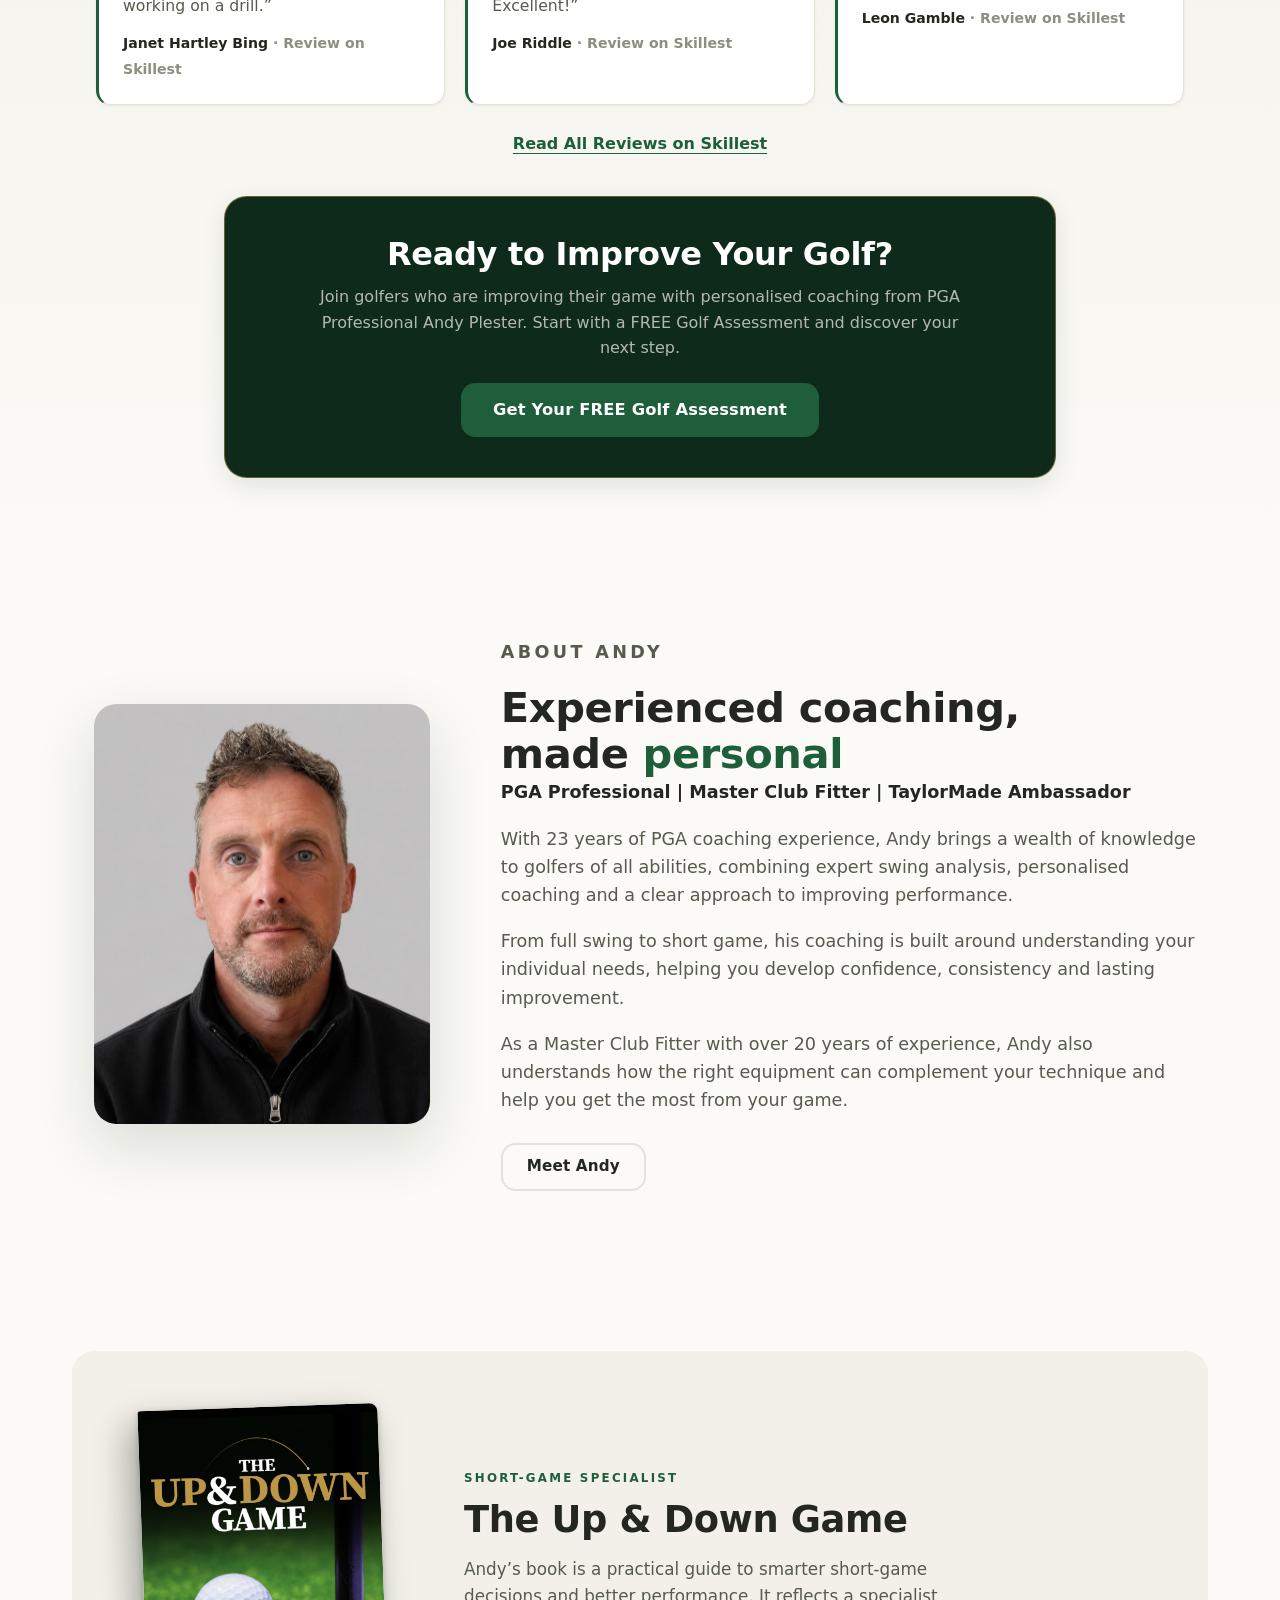
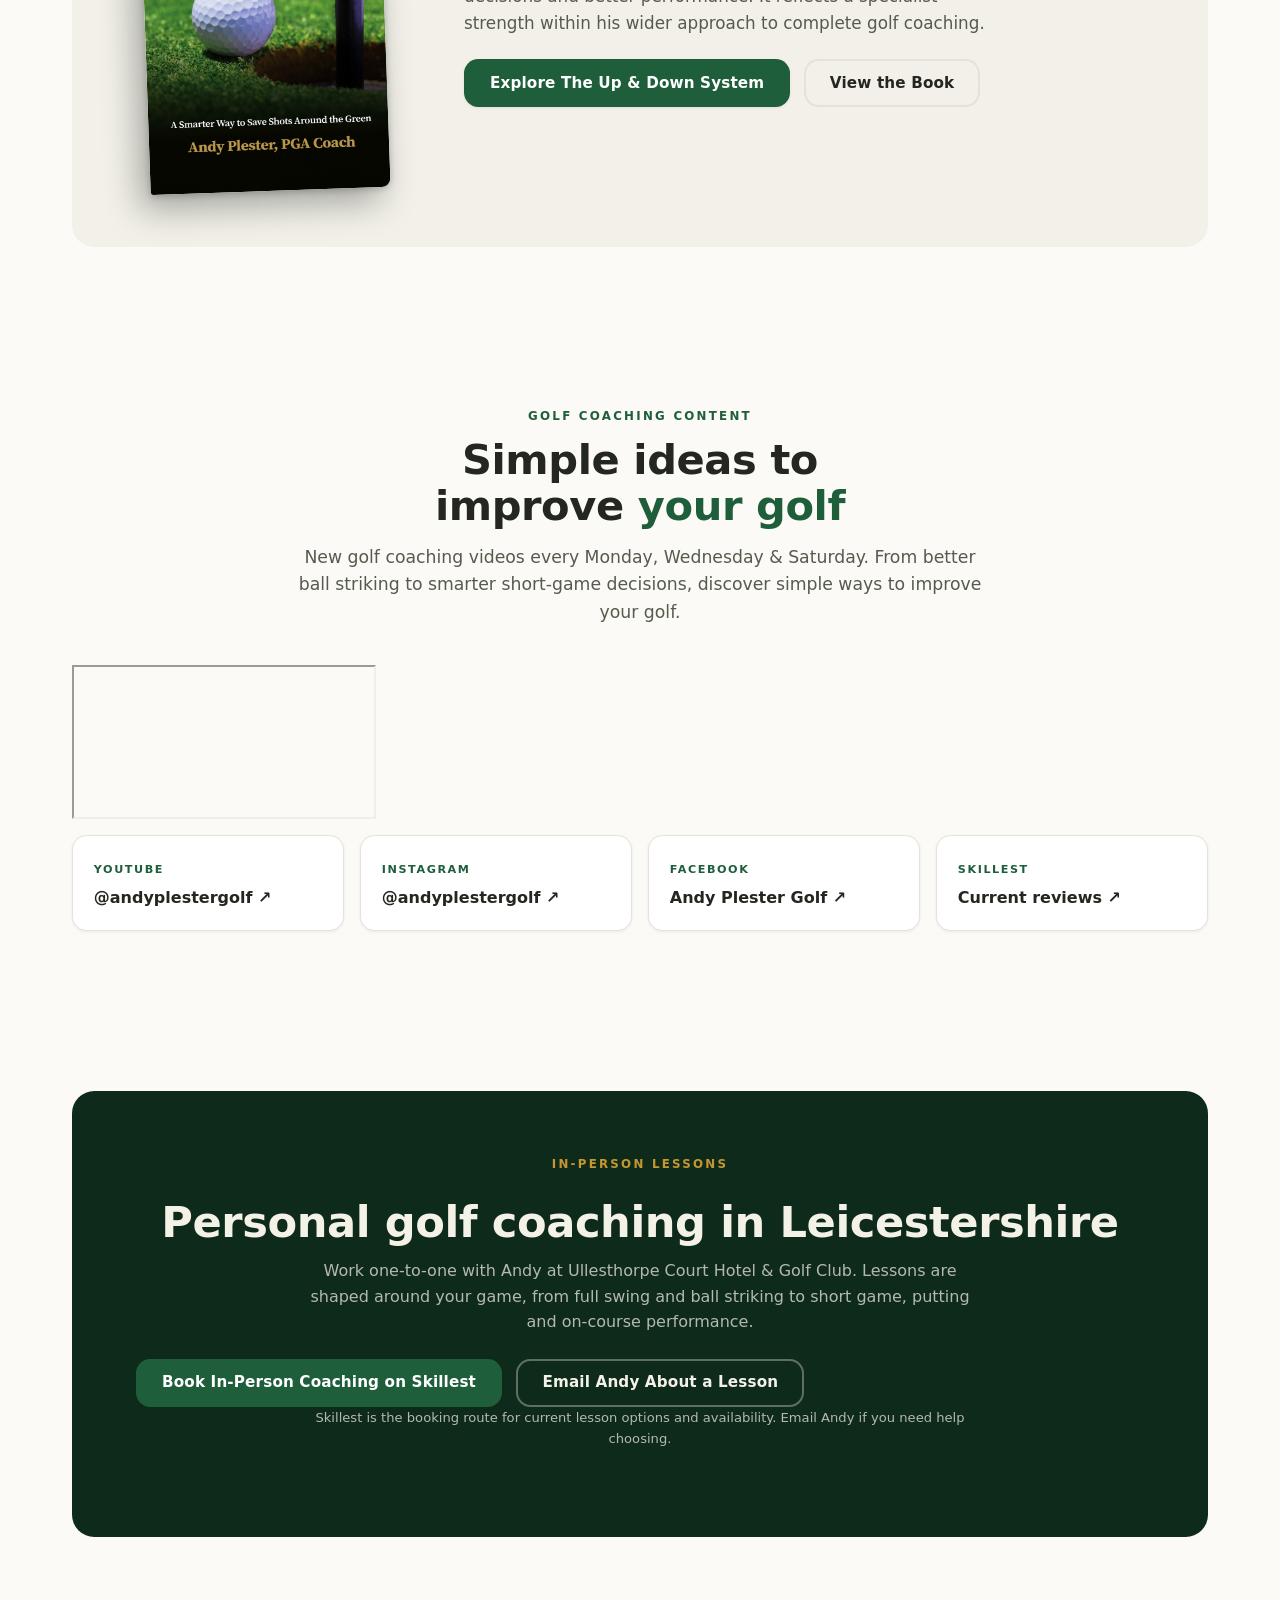
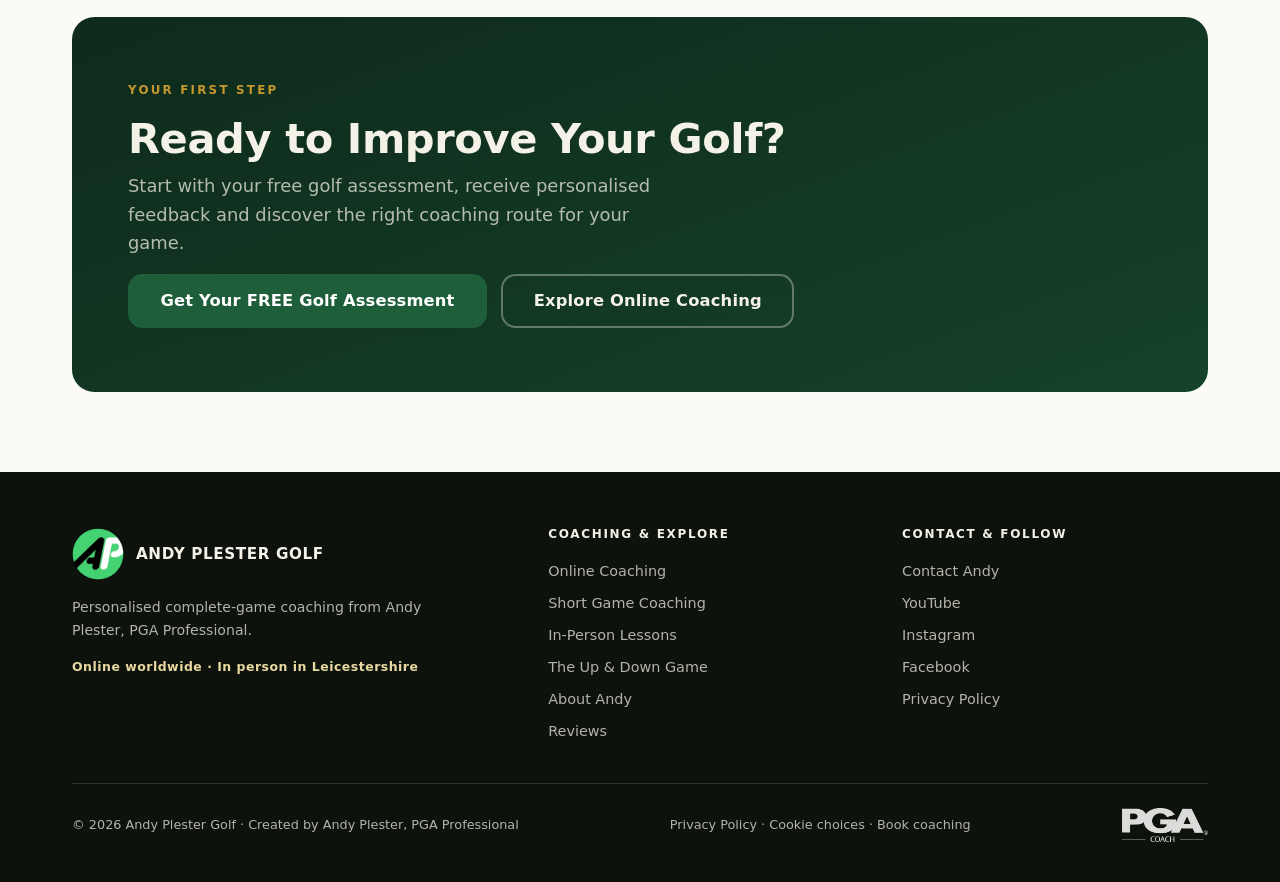
==== commit f50142a9: "Really pleased with where we’ve got to with the website. It’s looking gr" ====
--- a/index.html
+++ b/index.html
@@ -93,7 +93,7 @@
           <div class="hero-cta"><a href="https://skillest.com/coach/andyplester#evaluation" class="btn btn-assessment btn-lg" target="_blank" rel="noopener">Get Your FREE Golf Assessment</a><a href="#coaching" class="btn btn-ghost btn-lg">Explore Online Coaching</a></div>
           <p class="hero-venue">Complete golf coaching online worldwide and in person at Ullesthorpe Court Hotel &amp; Golf Club in Leicestershire.</p>
         </div>
-        <div class="hero-media"><div class="media-frame"><img class="zoom" src="coaching-hero.jpeg" alt="PGA Professional Andy Plester coaching a golfer" width="804" height="1400" fetchpriority="high"></div></div>
+        <div class="hero-media"><div class="media-frame"><img class="zoom" src="coaching-hero.webp" alt="PGA Professional Andy Plester coaching a golfer" width="804" height="1400" fetchpriority="high"></div></div>
       </div></div>
     </section>
 
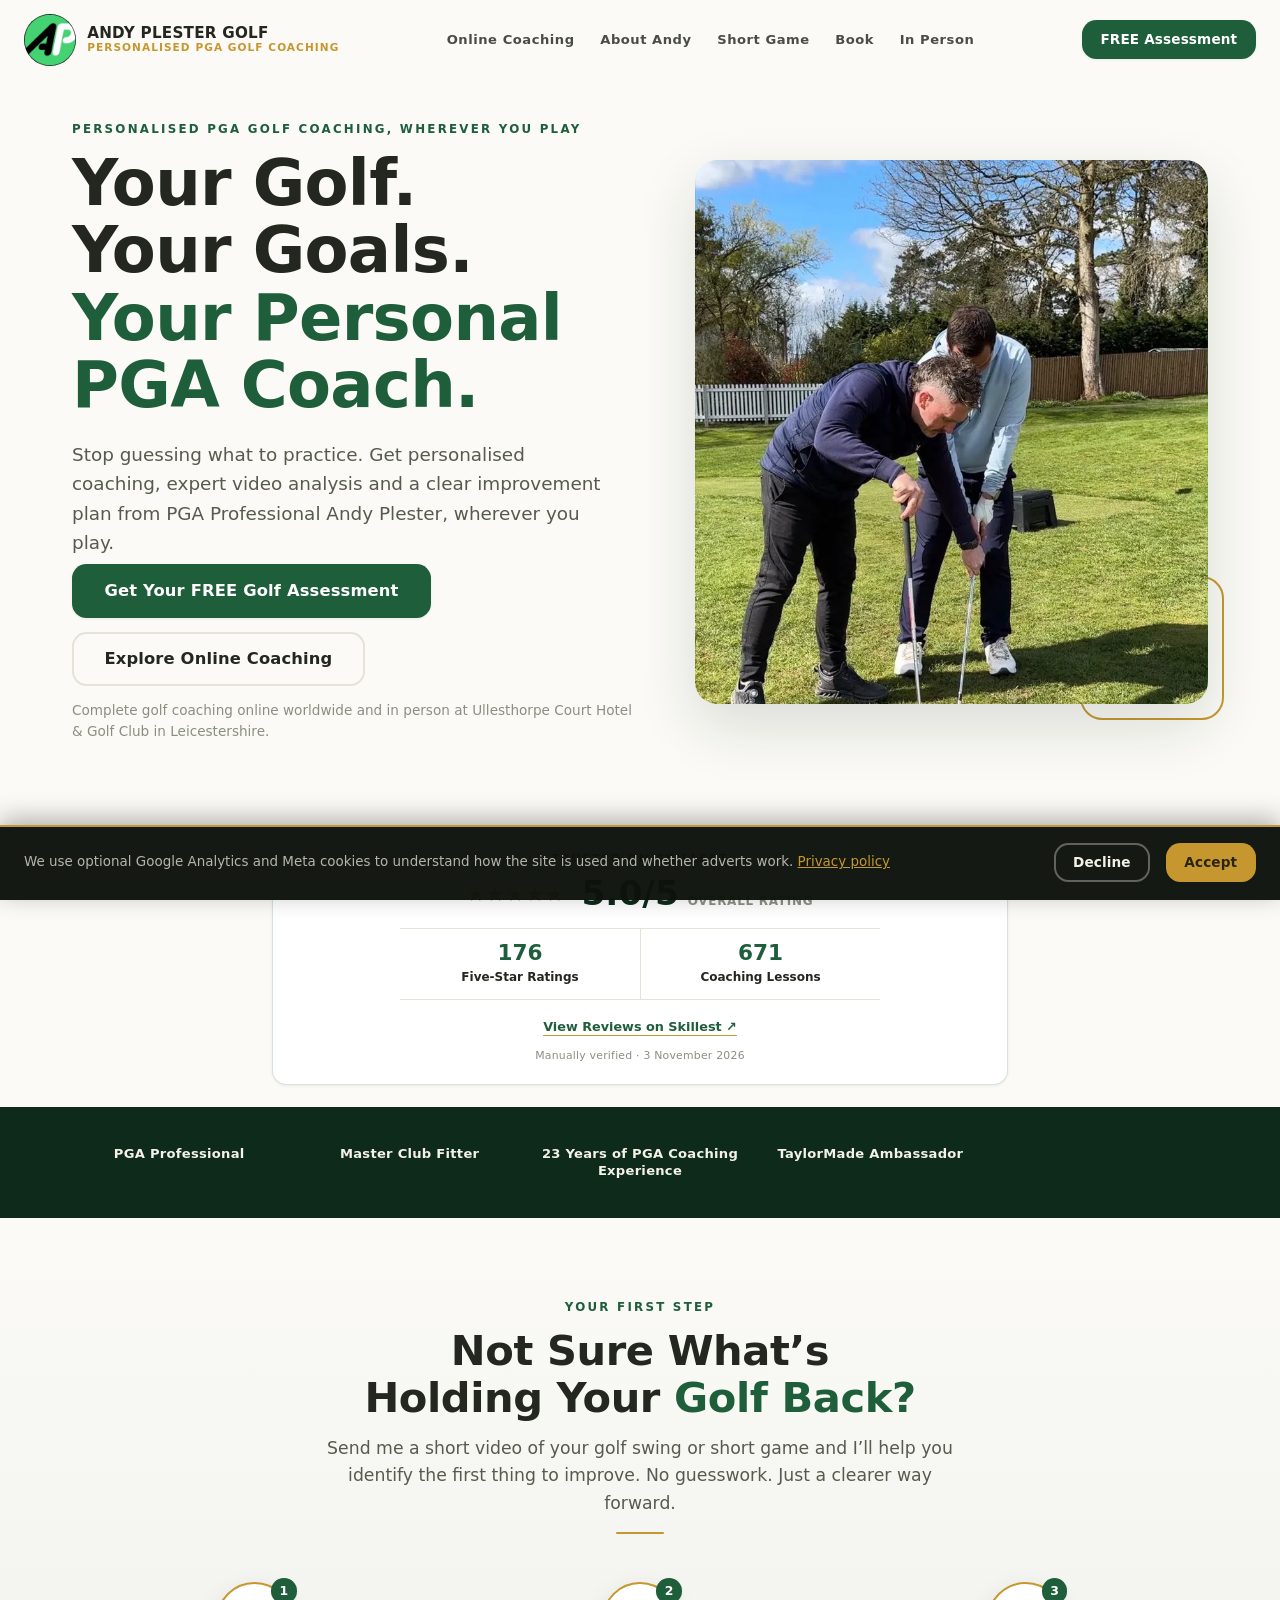
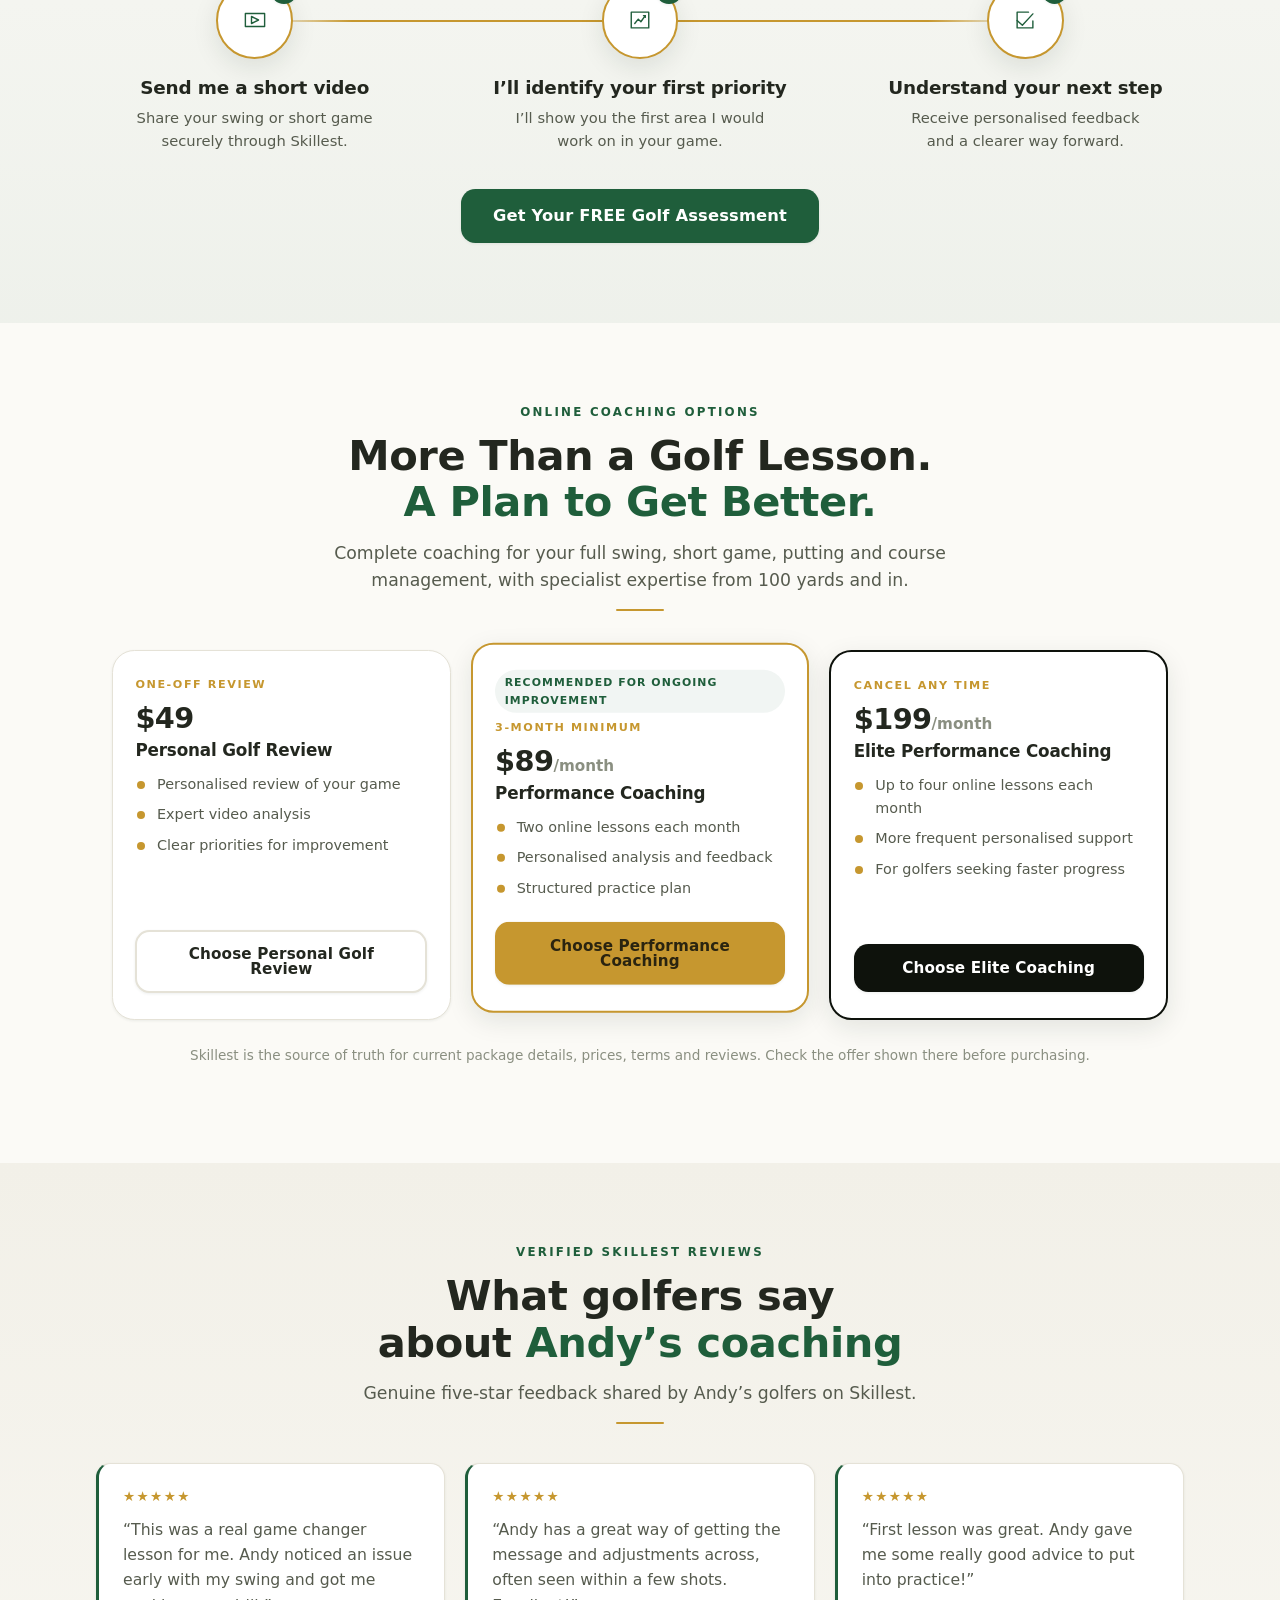
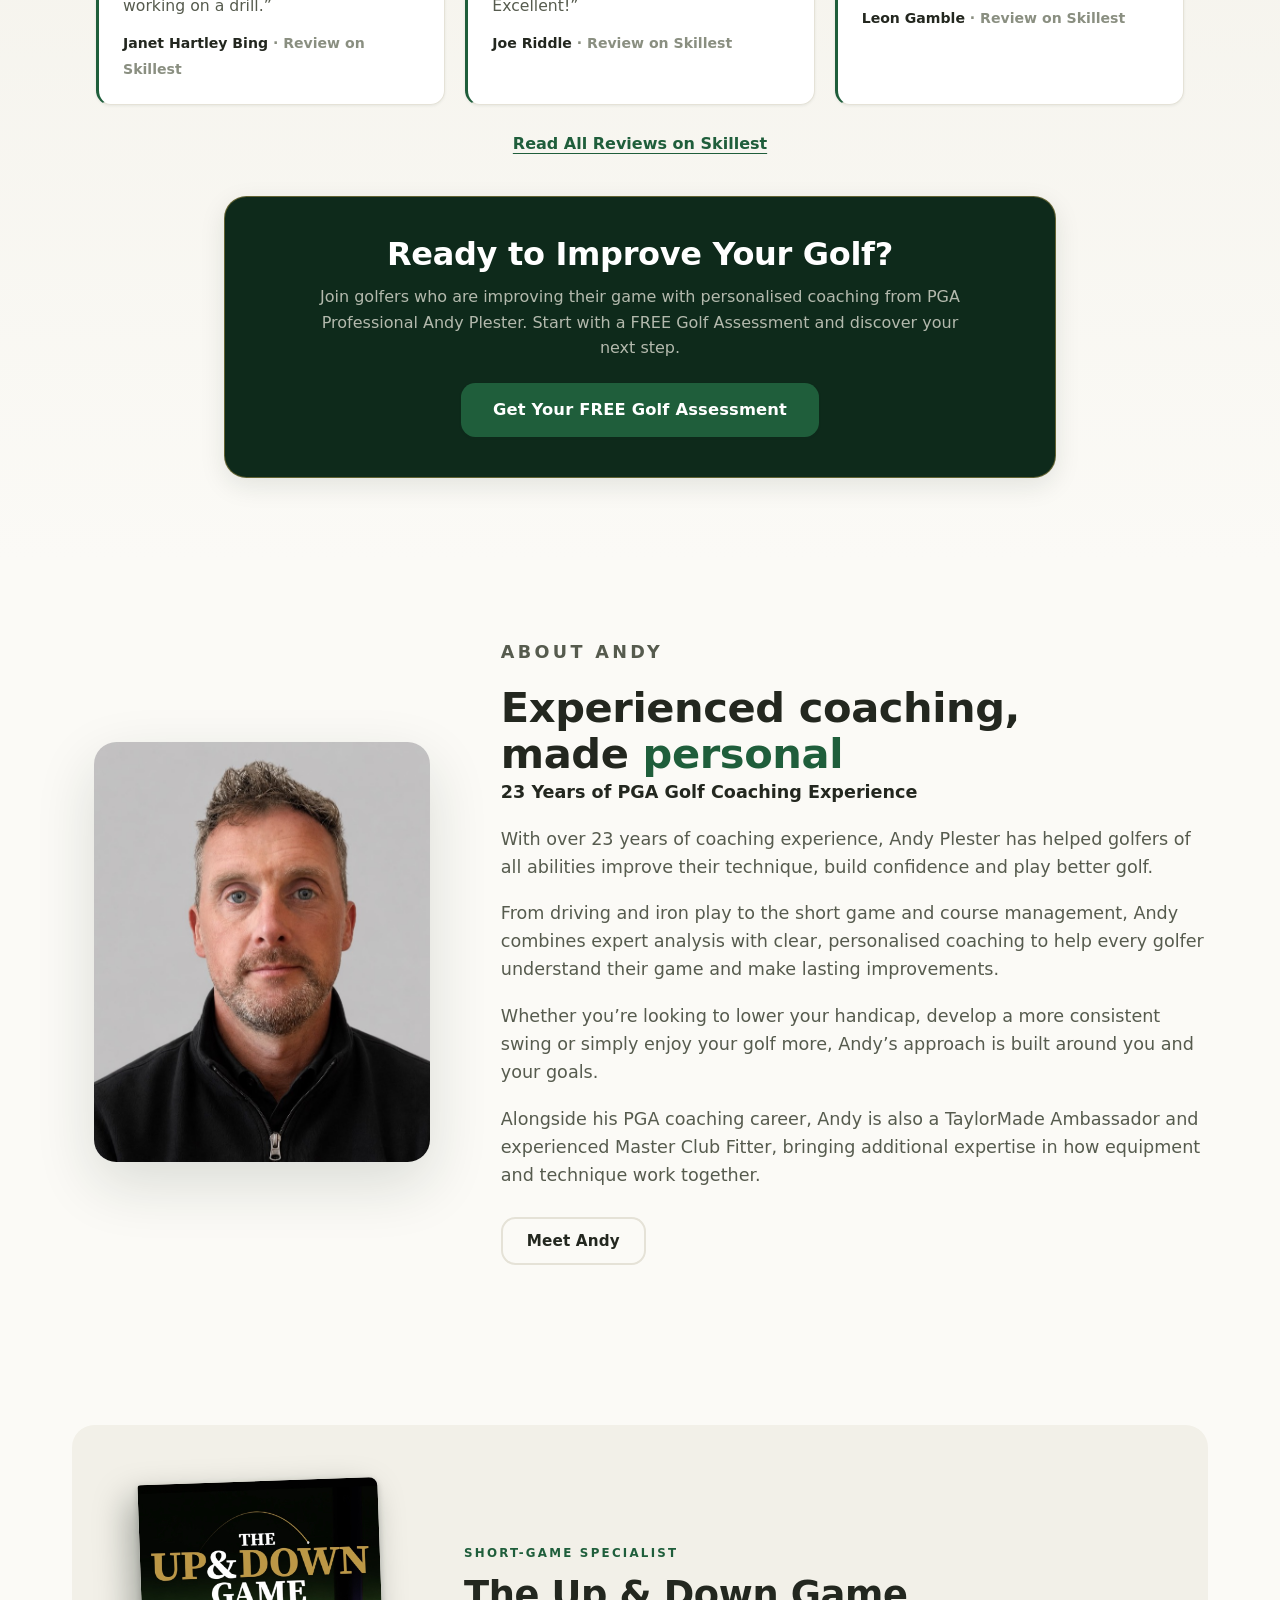
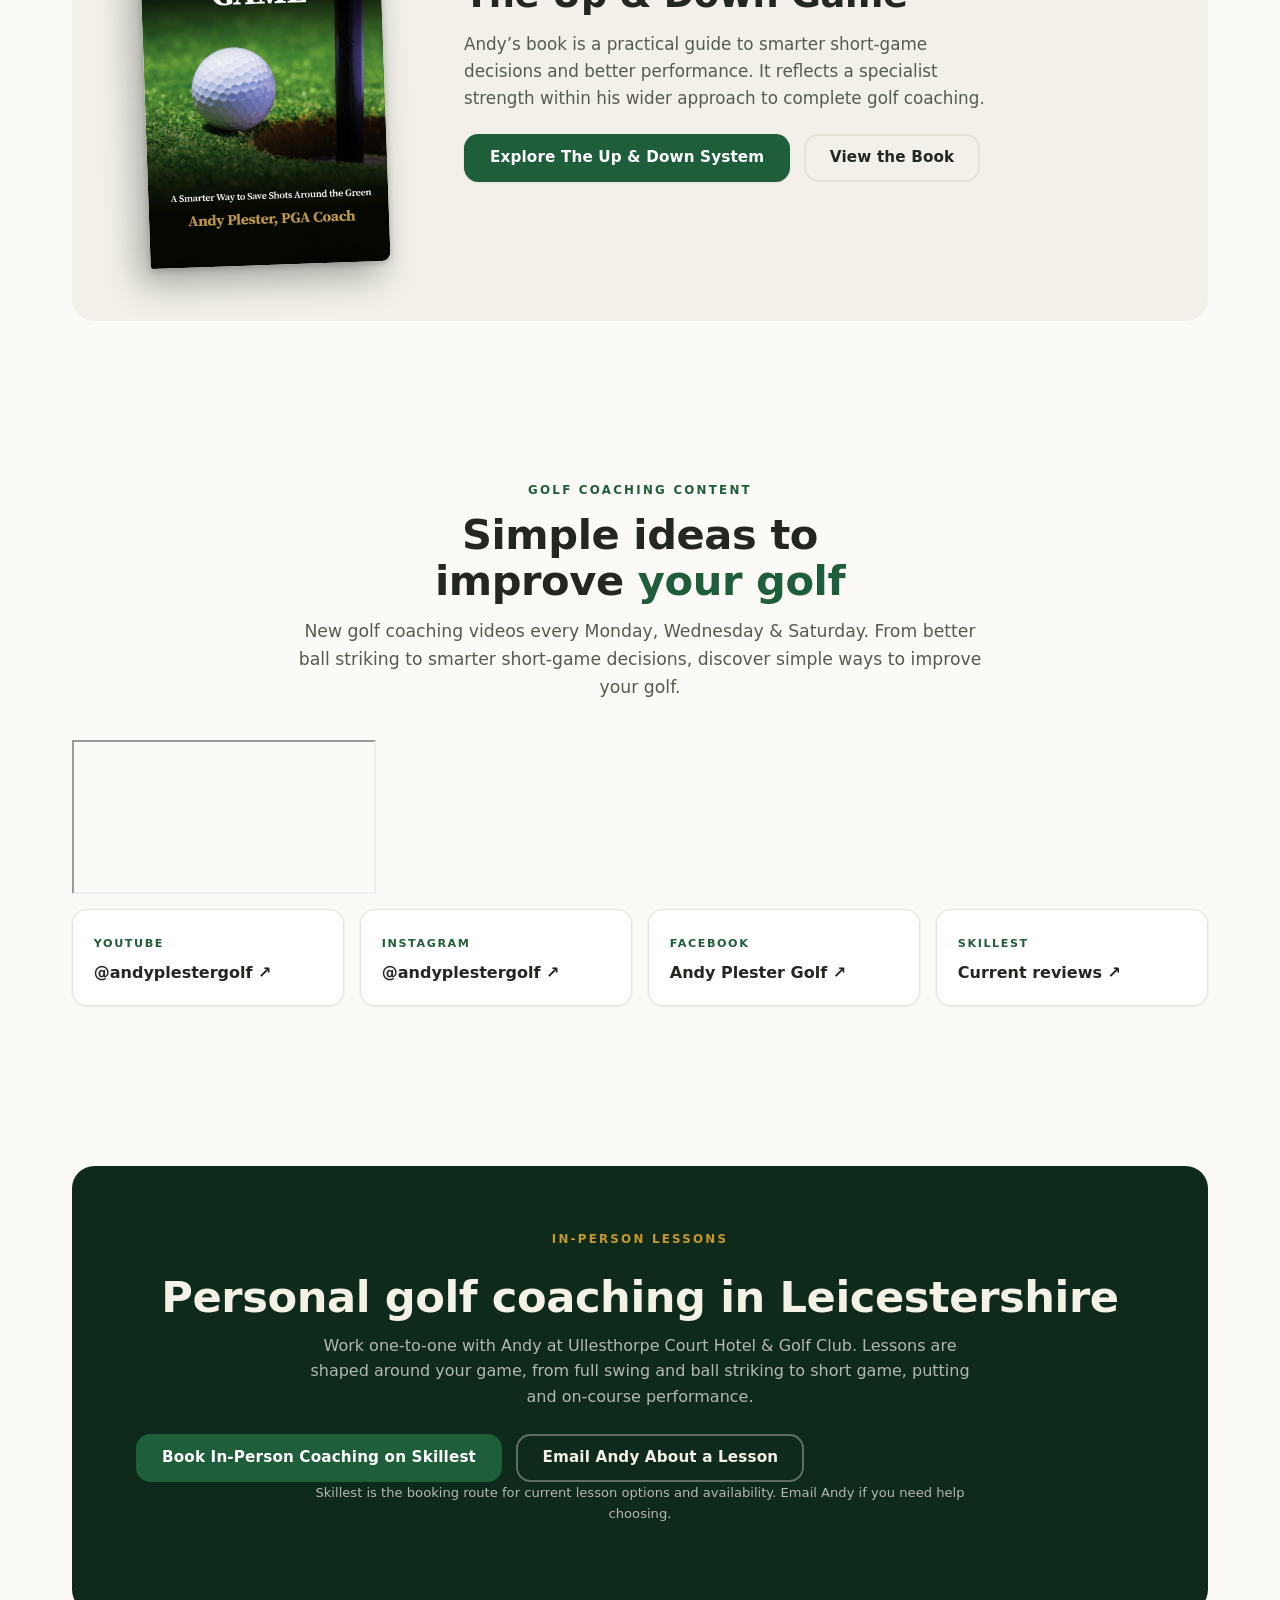
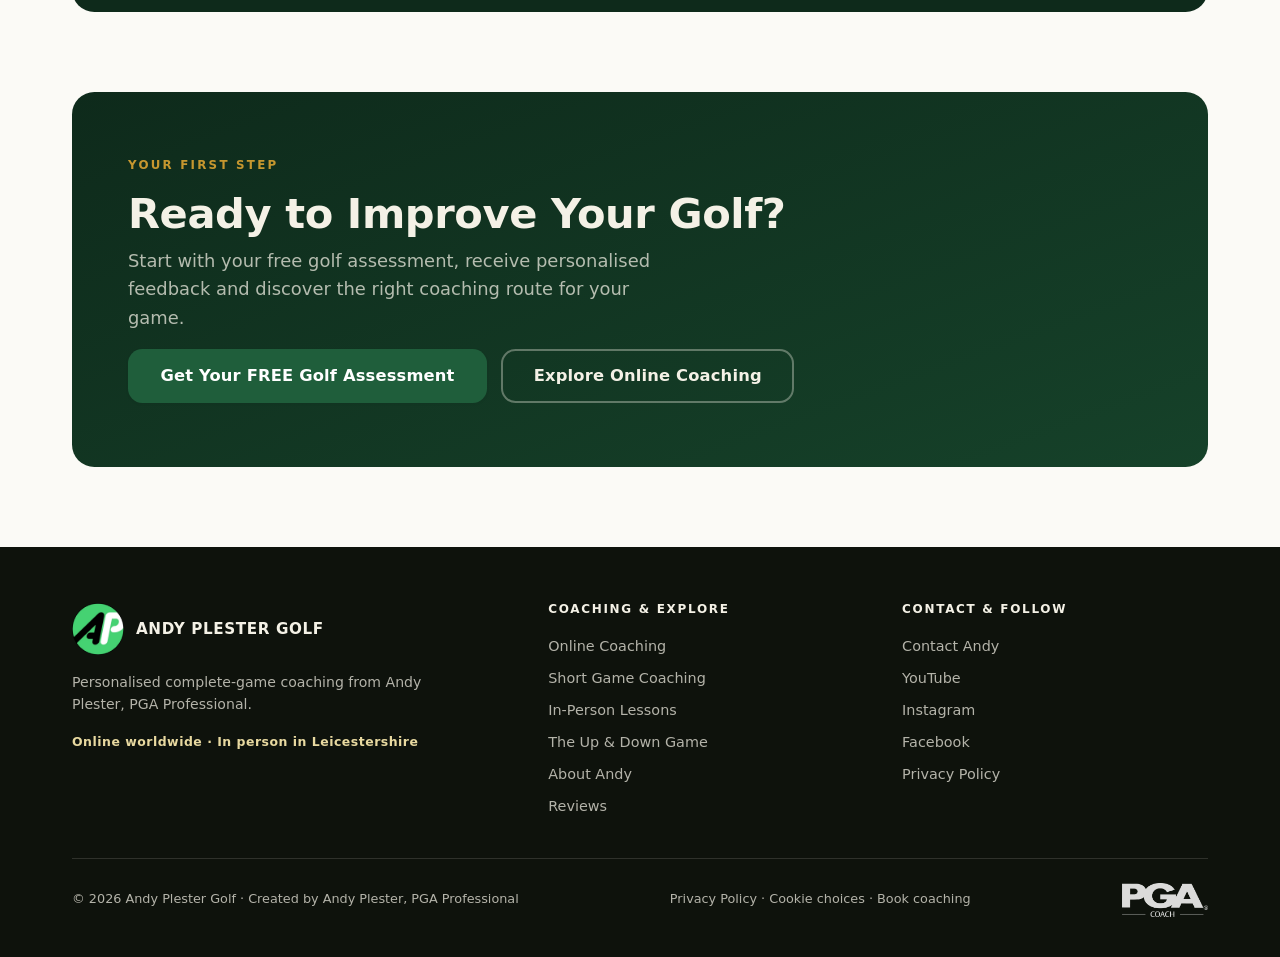
==== commit faae48d5: "One small adjustment to the About Andy section." ====
--- a/index.html
+++ b/index.html
@@ -161,7 +161,7 @@
 
     <section class="section" id="about"><div class="wrap"><div class="about-grid">
       <div class="about-photo reveal"><div class="media-frame"><img src="andy-portrait.jpeg" alt="Andy Plester, PGA Professional golf coach" width="950" height="892" loading="lazy"></div></div>
-      <div class="about-body reveal"><p class="eyebrow">About Andy</p><h2 class="section-title">Experienced coaching, made <em>personal</em></h2><p><strong>PGA Professional | Master Club Fitter | TaylorMade Ambassador</strong></p><p>With 23 years of PGA coaching experience, Andy brings a wealth of knowledge to golfers of all abilities, combining expert swing analysis, personalised coaching and a clear approach to improving performance.</p><p>From full swing to short game, his coaching is built around understanding your individual needs, helping you develop confidence, consistency and lasting improvement.</p><p>As a Master Club Fitter with over 20 years of experience, Andy also understands how the right equipment can complement your technique and help you get the most from your game.</p><a href="about.html" class="btn btn-ghost">Meet Andy</a></div>
+      <div class="about-body reveal"><p class="eyebrow">About Andy</p><h2 class="section-title">Experienced coaching, made <em>personal</em></h2><p><strong>23 Years of PGA Golf Coaching Experience</strong></p><p>With over 23 years of coaching experience, Andy Plester has helped golfers of all abilities improve their technique, build confidence and play better golf.</p><p>From driving and iron play to the short game and course management, Andy combines expert analysis with clear, personalised coaching to help every golfer understand their game and make lasting improvements.</p><p>Whether you’re looking to lower your handicap, develop a more consistent swing or simply enjoy your golf more, Andy’s approach is built around you and your goals.</p><p>Alongside his PGA coaching career, Andy is also a TaylorMade Ambassador and experienced Master Club Fitter, bringing additional expertise in how equipment and technique work together.</p><a href="about.html" class="btn btn-ghost">Meet Andy</a></div>
     </div></div></section>
 
     <section class="section" id="book"><div class="wrap"><div class="book reveal"><div class="book-grid">
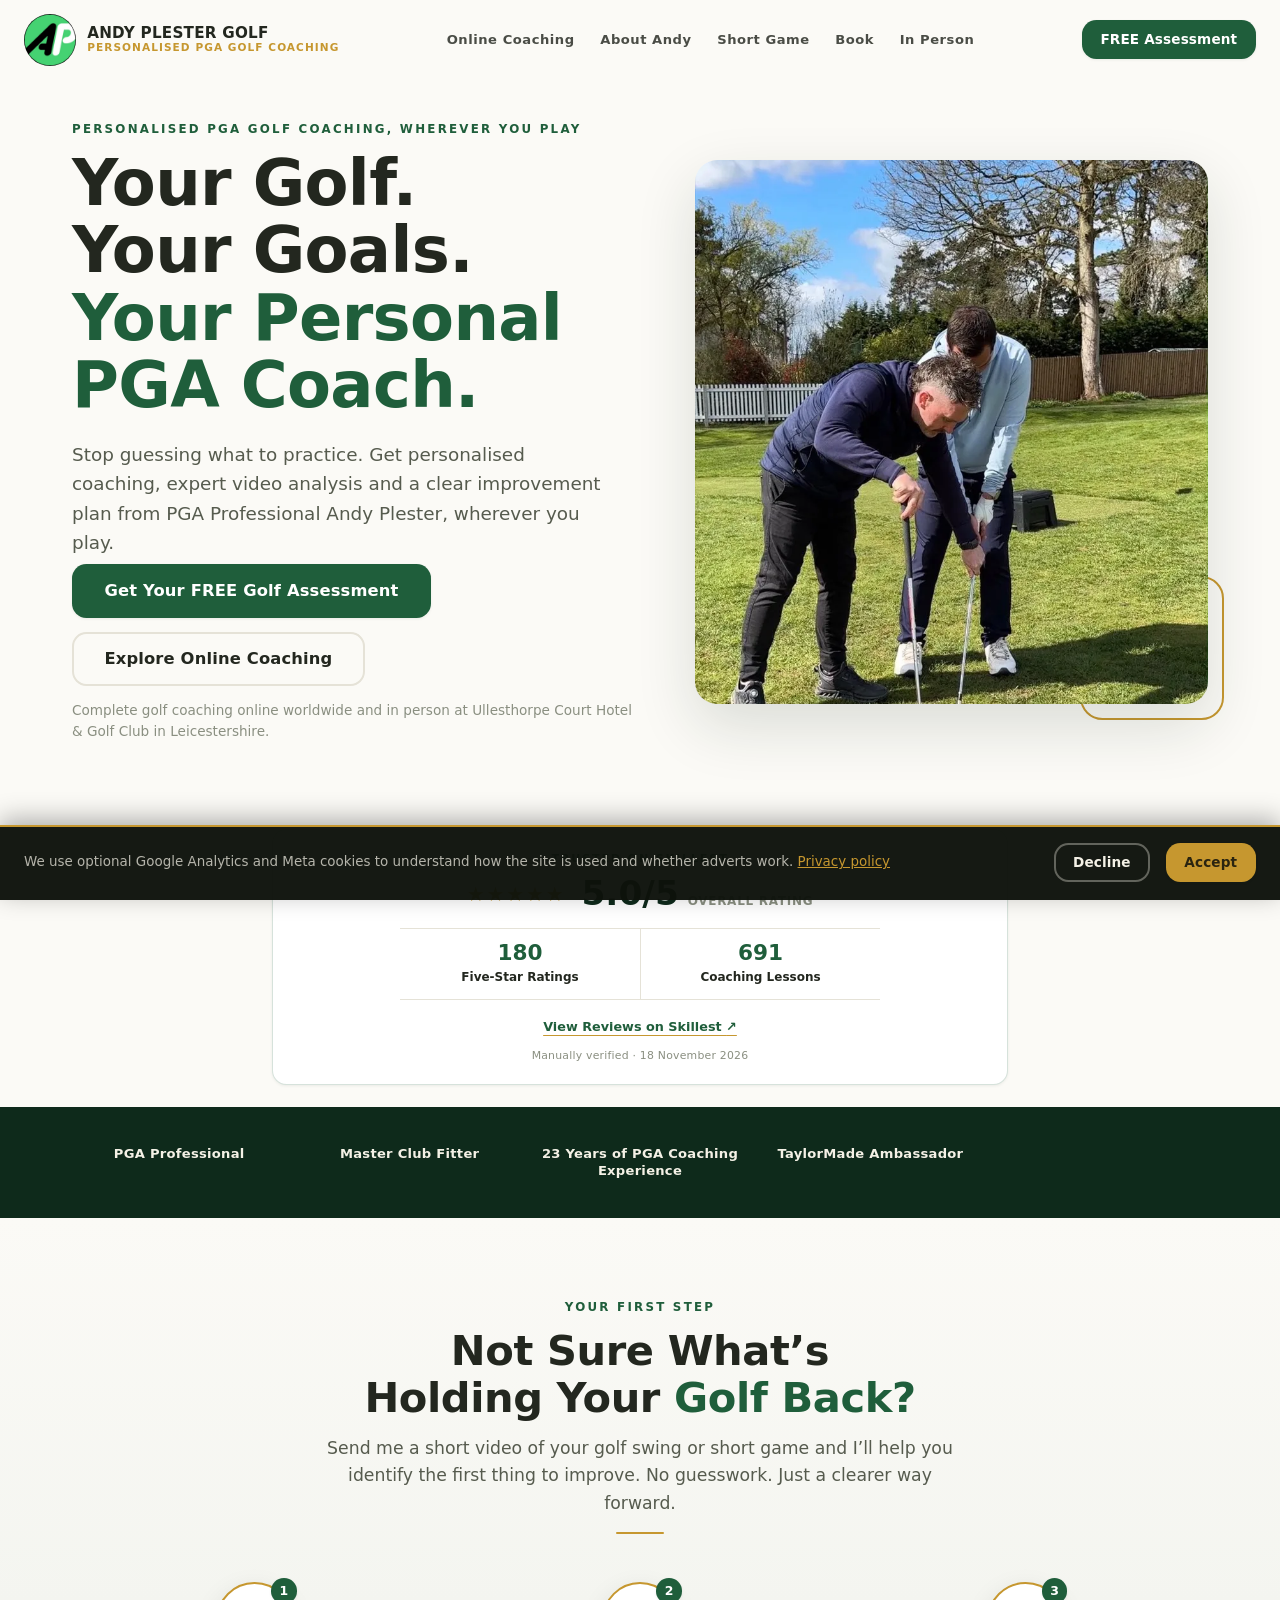
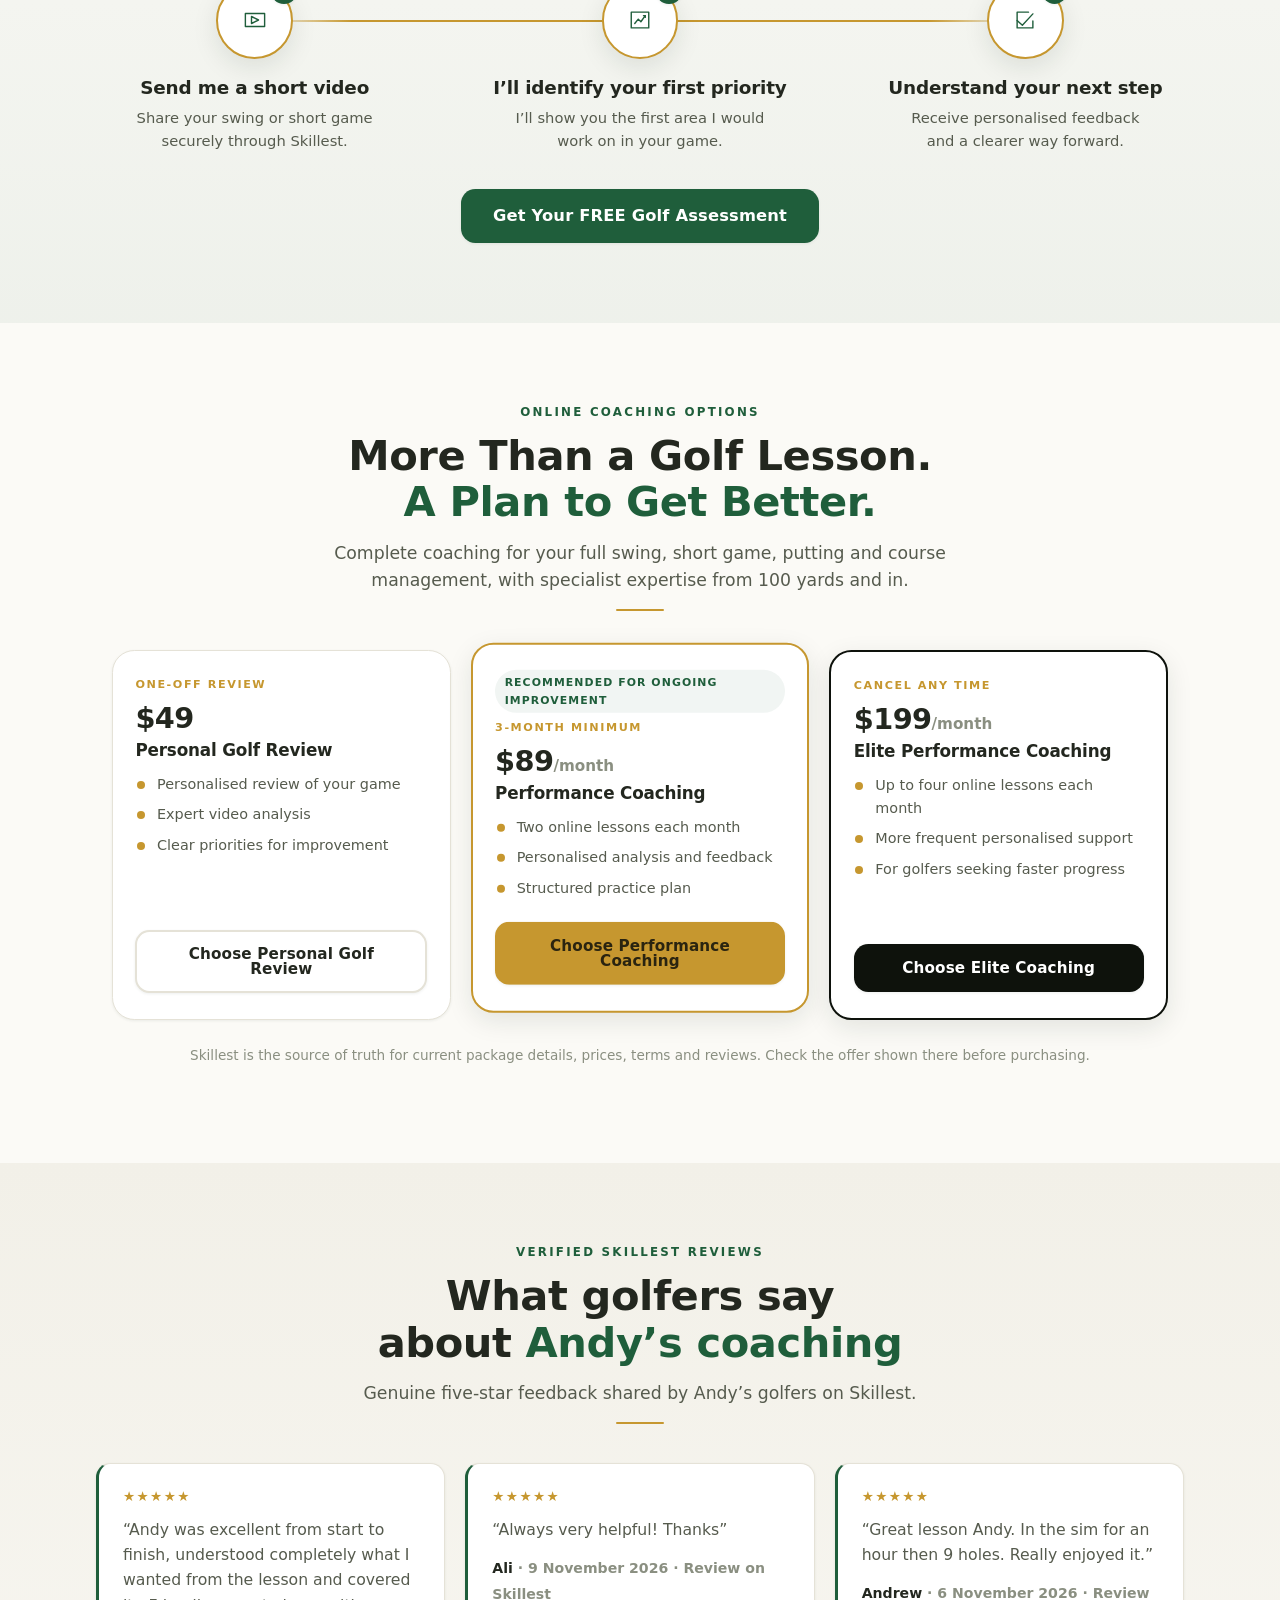
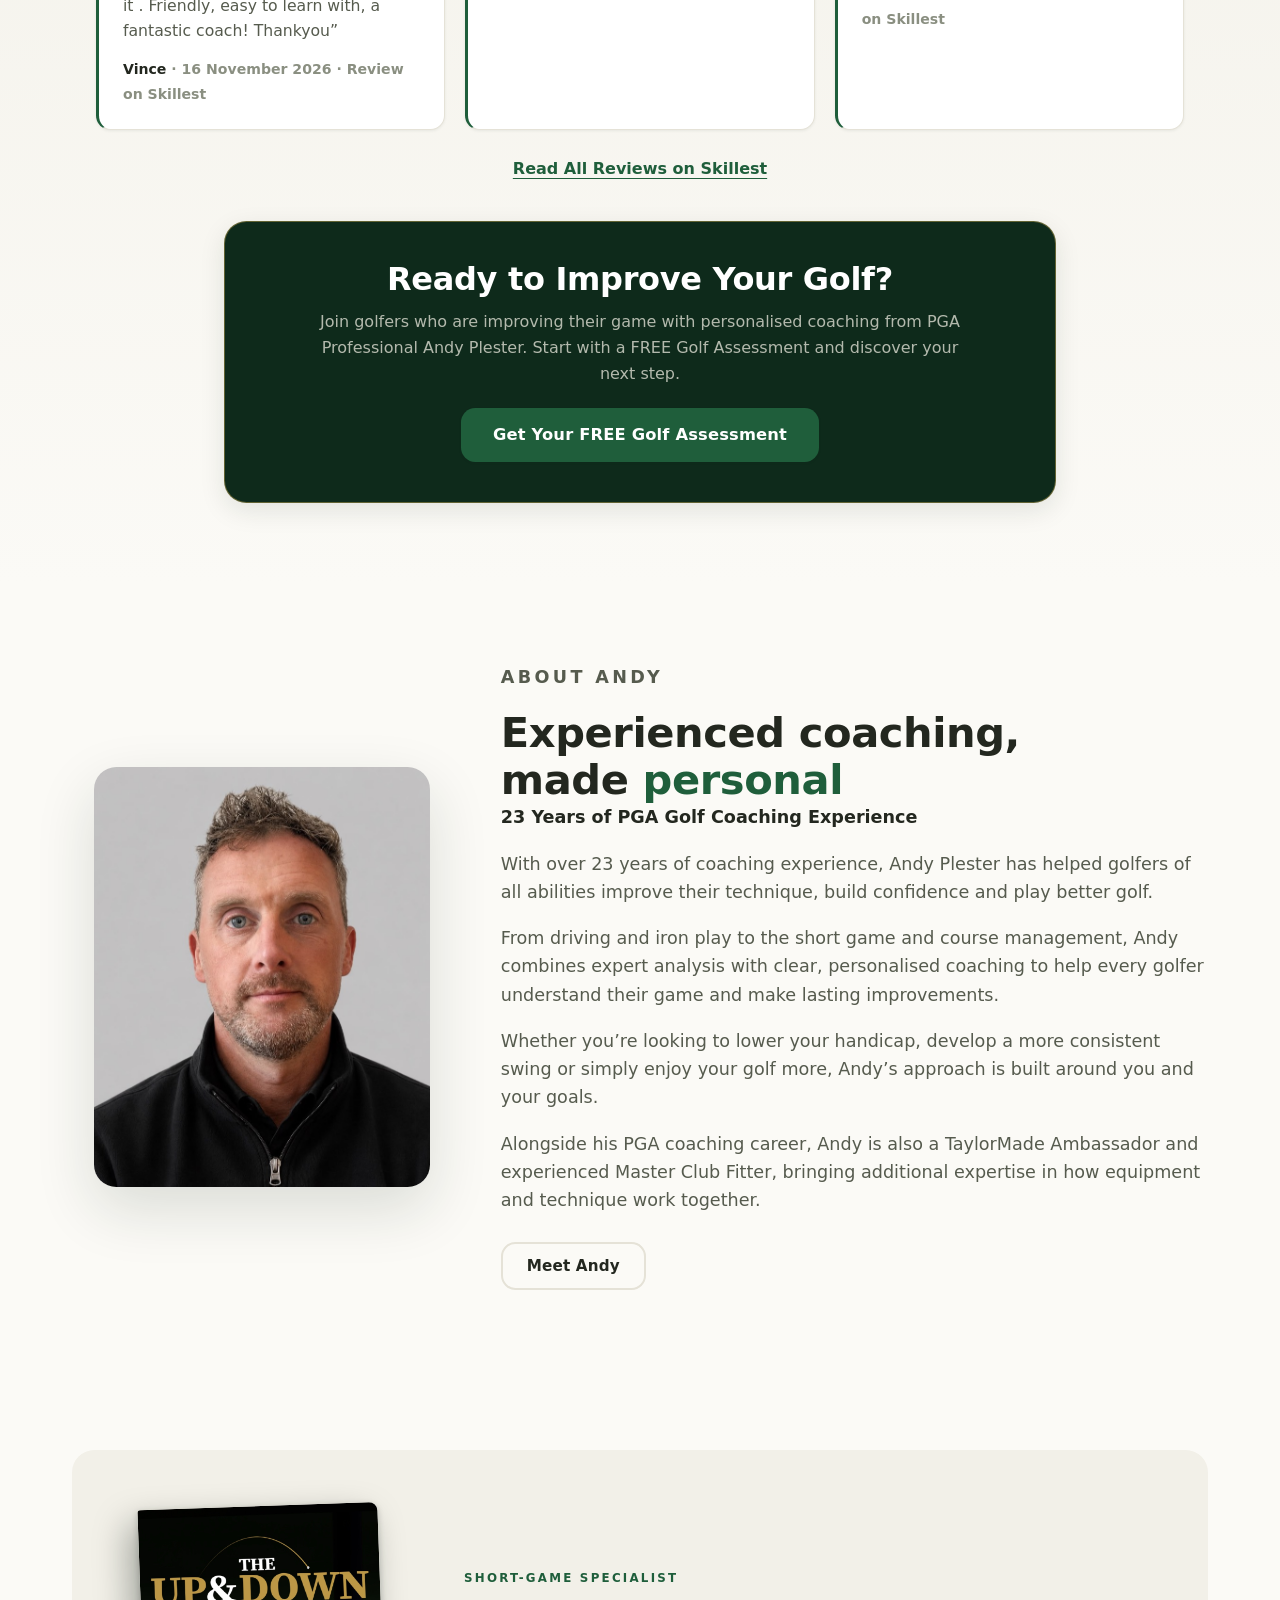
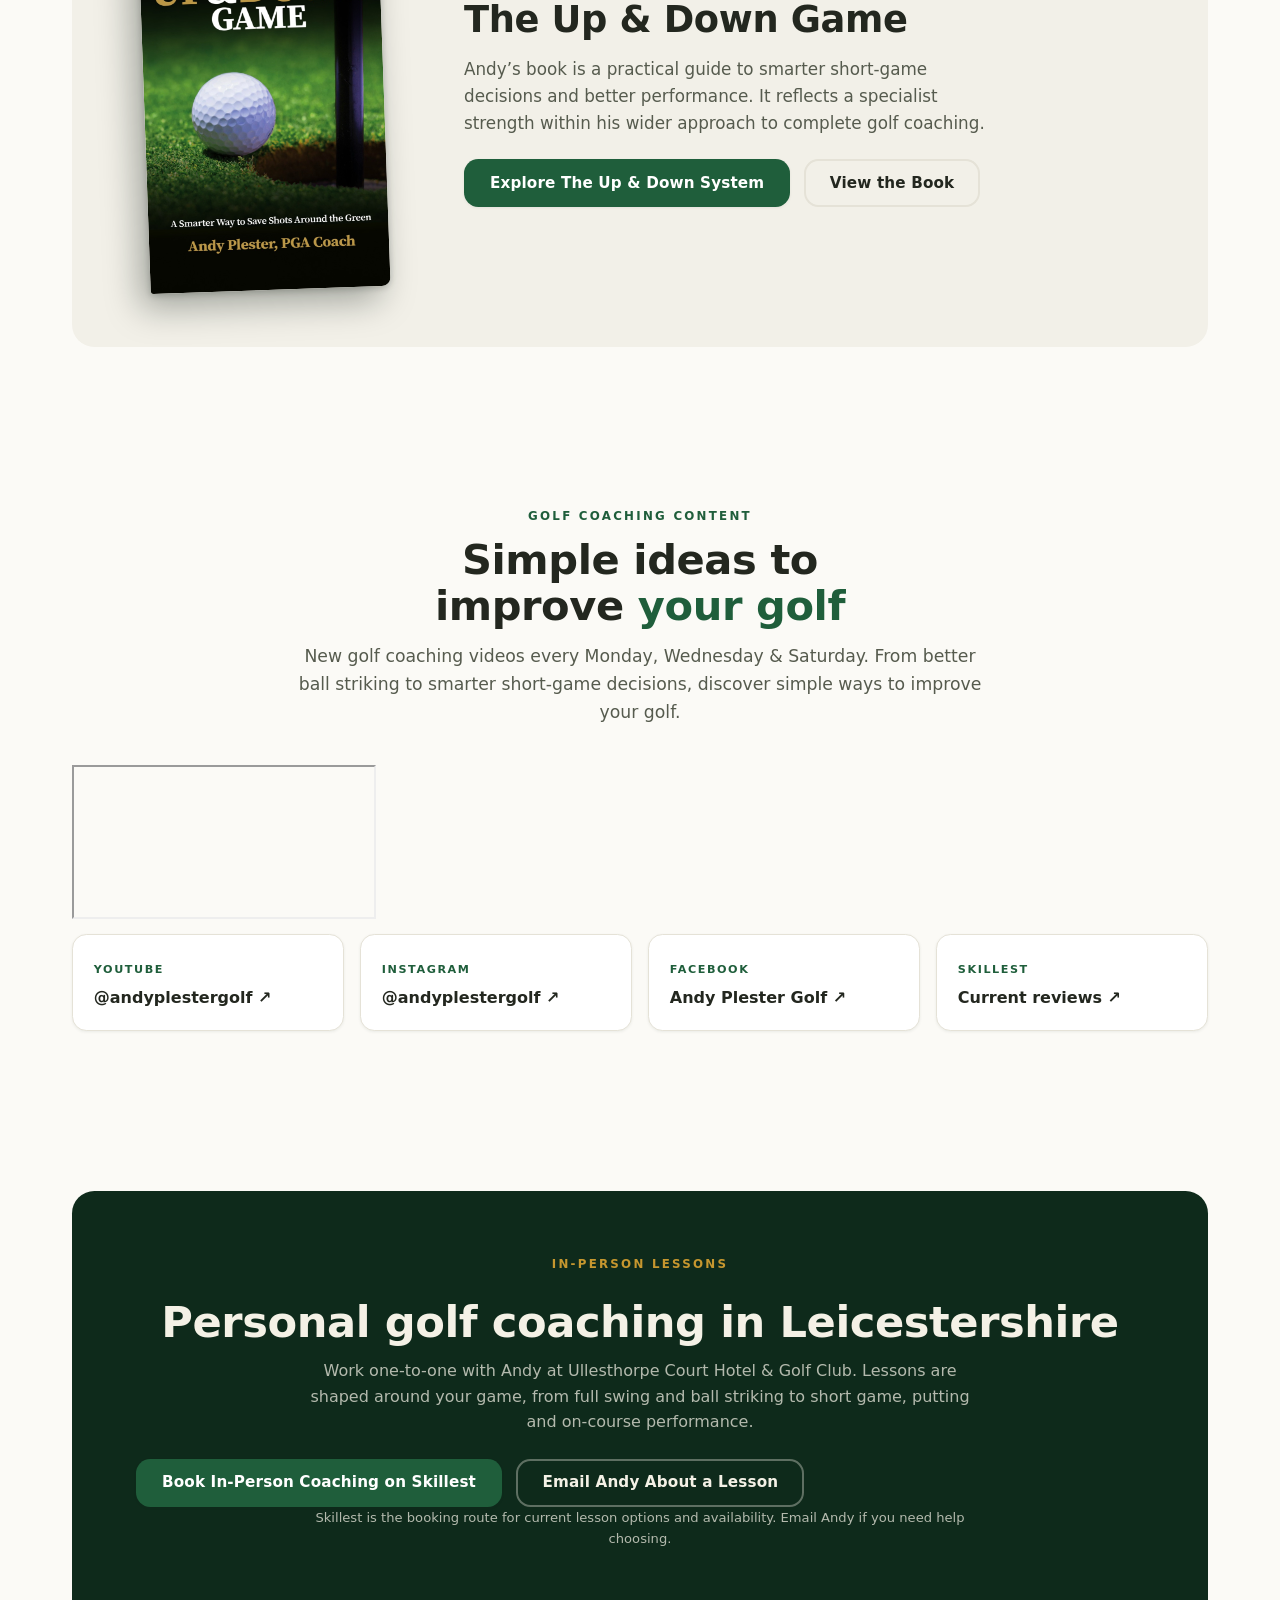
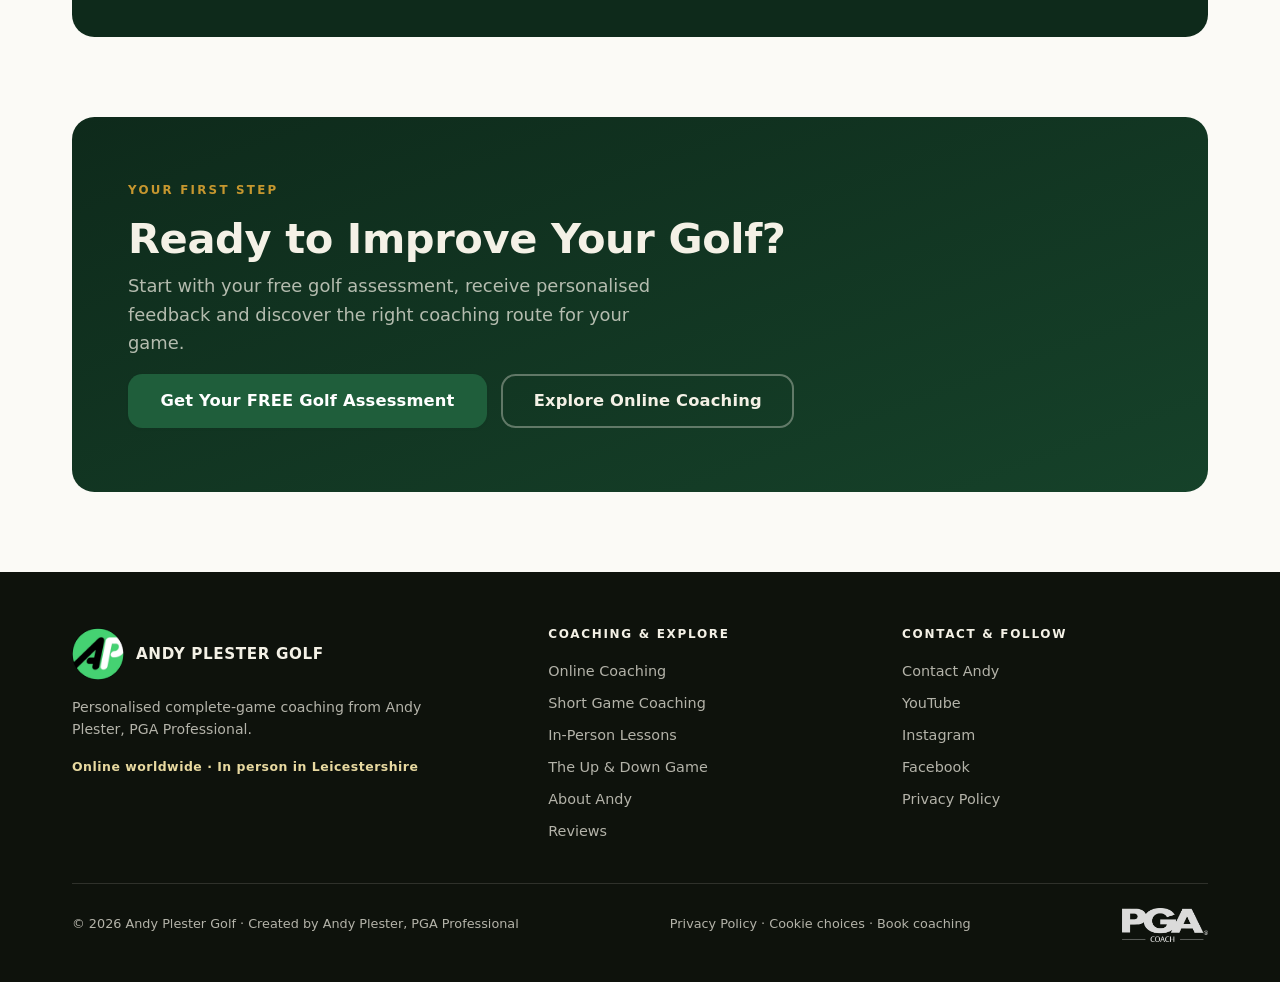
==== commit 162e9c0a: "The lesson and review figures plus the 3 latest reviews" ====
--- a/index.html
+++ b/index.html
@@ -106,11 +106,11 @@
             <p><strong>5.0/5</strong><span>Overall rating</span></p>
           </div>
           <dl class="skillest-figures">
-            <div><dt>176</dt><dd>Five-Star Ratings</dd></div>
-            <div><dt>671</dt><dd>Coaching Lessons</dd></div>
+            <div><dt>180</dt><dd>Five-Star Ratings</dd></div>
+            <div><dt>691</dt><dd>Coaching Lessons</dd></div>
           </dl>
           <a class="skillest-proof-link" href="https://skillest.com/coach/andyplester" target="_blank" rel="noopener">View Reviews on Skillest <span aria-hidden="true">↗</span></a>
-          <p class="skillest-proof-note">Manually verified · 3 November 2026</p>
+          <p class="skillest-proof-note">Manually verified · 18 November 2026</p>
         </div>
       </div>
     </section>
@@ -147,9 +147,9 @@
         <div class="gold-rule"></div>
       </div>
       <div class="results-grid results-grid--three" data-stagger="90">
-        <blockquote class="quote"><div class="stars" aria-label="5 out of 5 stars">★★★★★</div><p>“This was a real game changer lesson for me. Andy noticed an issue early with my swing and got me working on a drill.”</p><cite>Janet Hartley Bing <span>· Review on Skillest</span></cite></blockquote>
-        <blockquote class="quote"><div class="stars" aria-label="5 out of 5 stars">★★★★★</div><p>“Andy has a great way of getting the message and adjustments across, often seen within a few shots. Excellent!”</p><cite>Joe Riddle <span>· Review on Skillest</span></cite></blockquote>
-        <blockquote class="quote"><div class="stars" aria-label="5 out of 5 stars">★★★★★</div><p>“First lesson was great. Andy gave me some really good advice to put into practice!”</p><cite>Leon Gamble <span>· Review on Skillest</span></cite></blockquote>
+        <blockquote class="quote"><div class="stars" aria-label="5 out of 5 stars">★★★★★</div><p>“Andy was excellent from start to finish, understood completely what I wanted from the lesson and covered it . Friendly, easy to learn with, a fantastic coach! Thankyou”</p><cite>Vince <span>· 16 November 2026 · Review on Skillest</span></cite></blockquote>
+        <blockquote class="quote"><div class="stars" aria-label="5 out of 5 stars">★★★★★</div><p>“Always very helpful! Thanks”</p><cite>Ali <span>· 9 November 2026 · Review on Skillest</span></cite></blockquote>
+        <blockquote class="quote"><div class="stars" aria-label="5 out of 5 stars">★★★★★</div><p>“Great lesson Andy. In the sim for an hour then 9 holes. Really enjoyed it.”</p><cite>Andrew <span>· 6 November 2026 · Review on Skillest</span></cite></blockquote>
       </div>
       <p class="reviews-link"><a href="https://skillest.com/coach/andyplester" target="_blank" rel="noopener">Read All Reviews on Skillest</a></p>
       <div class="reviews-cta">
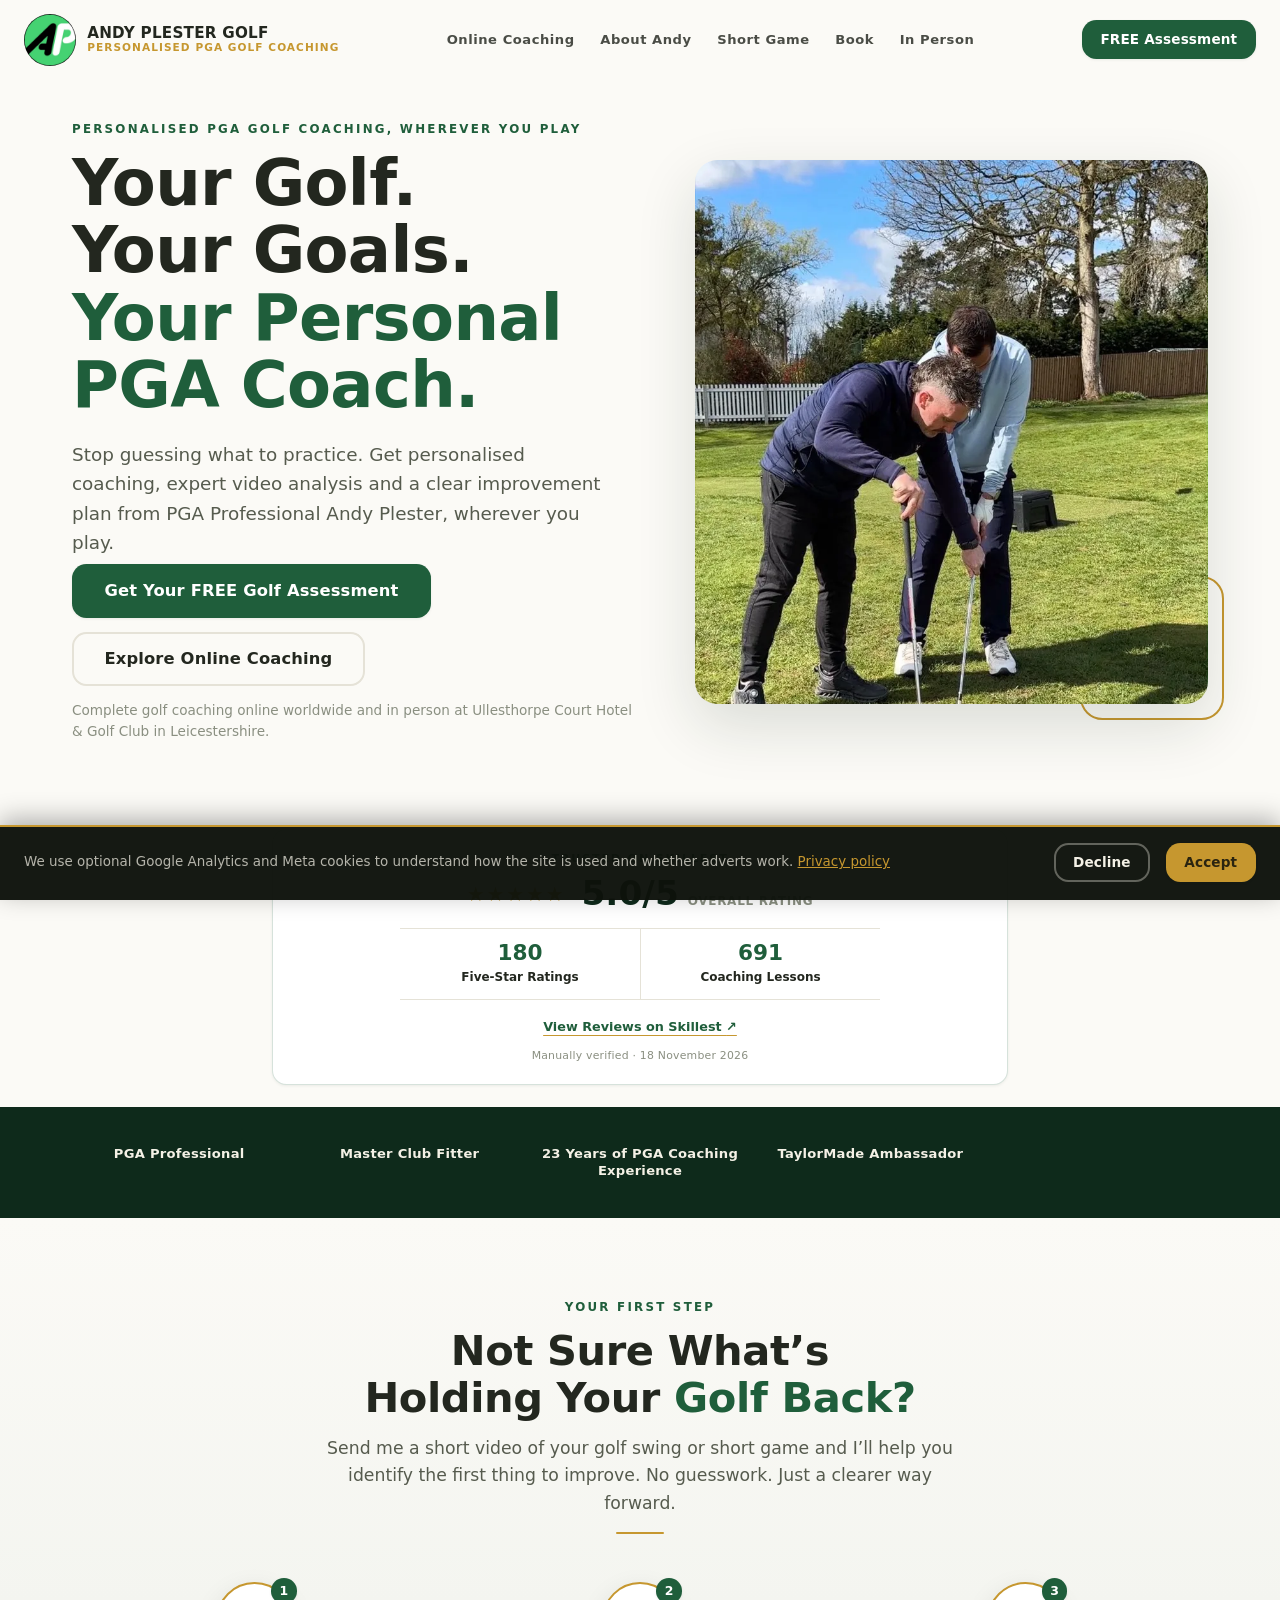
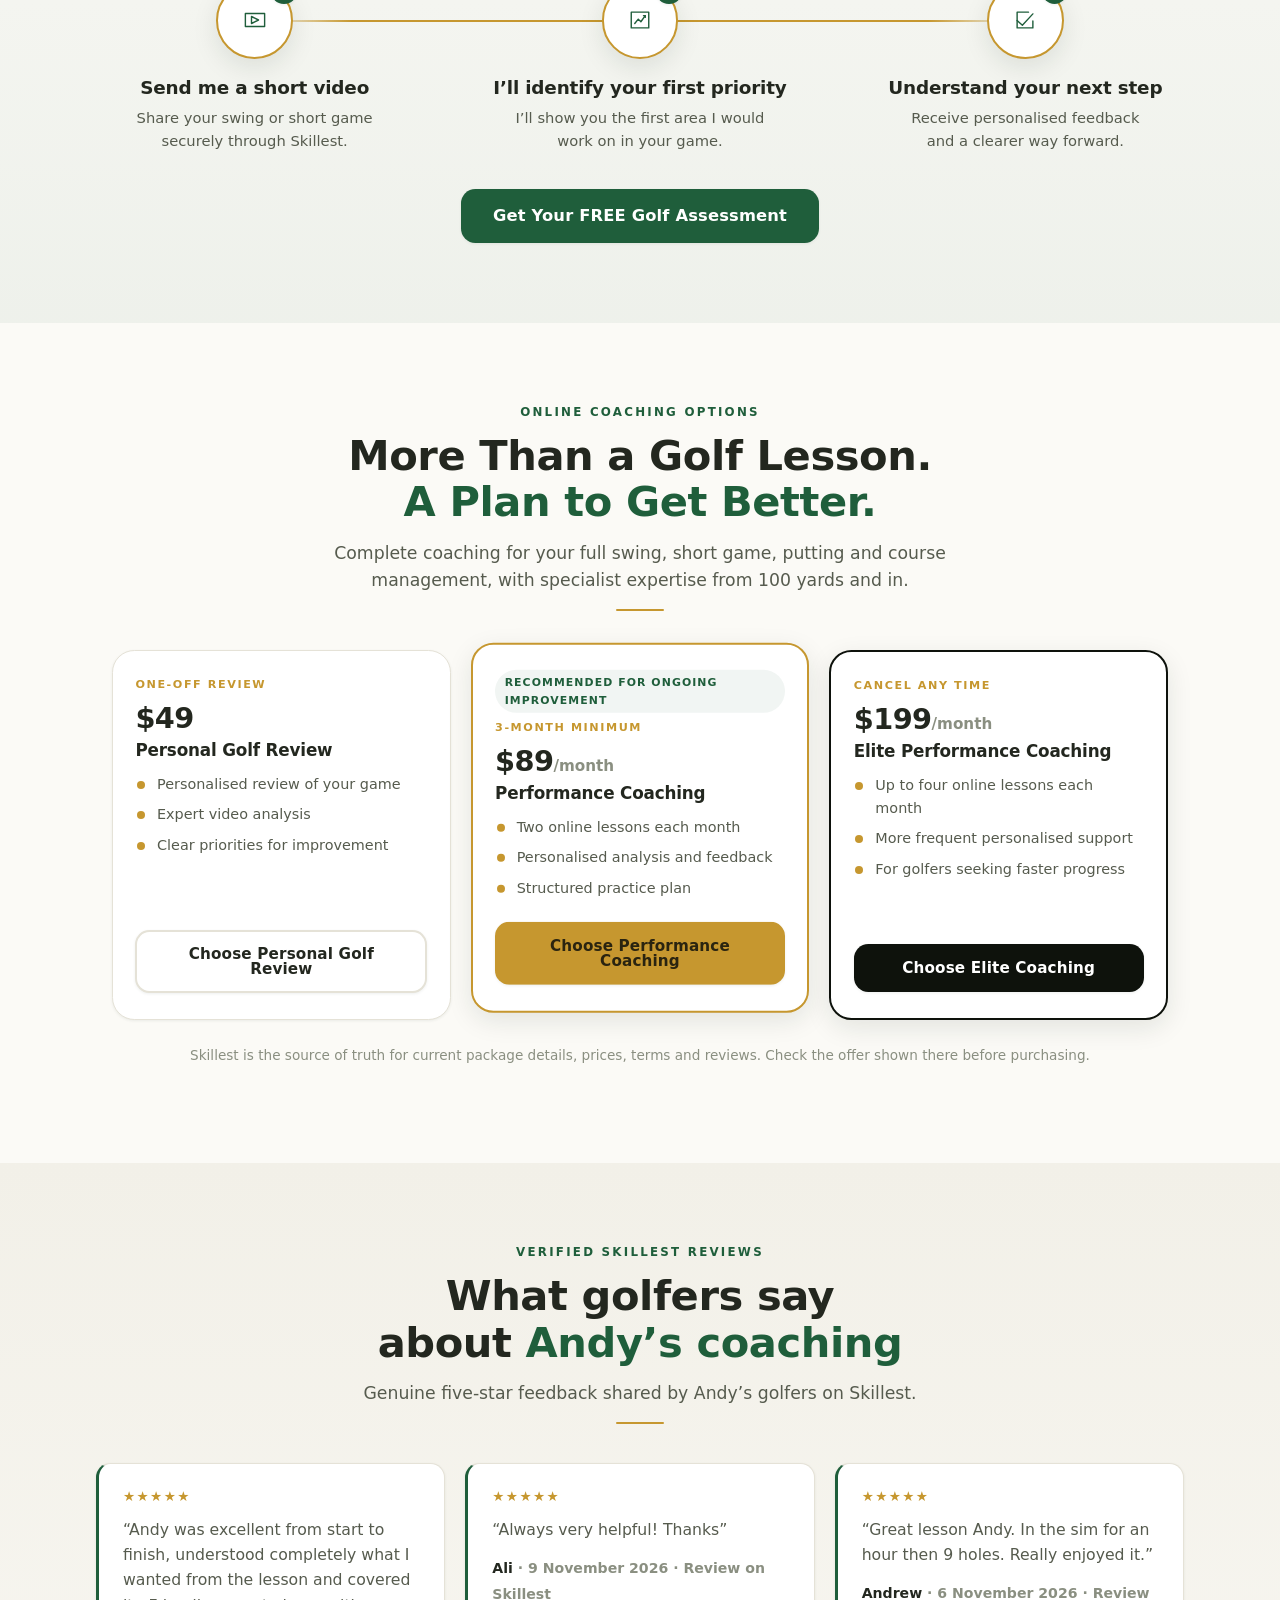
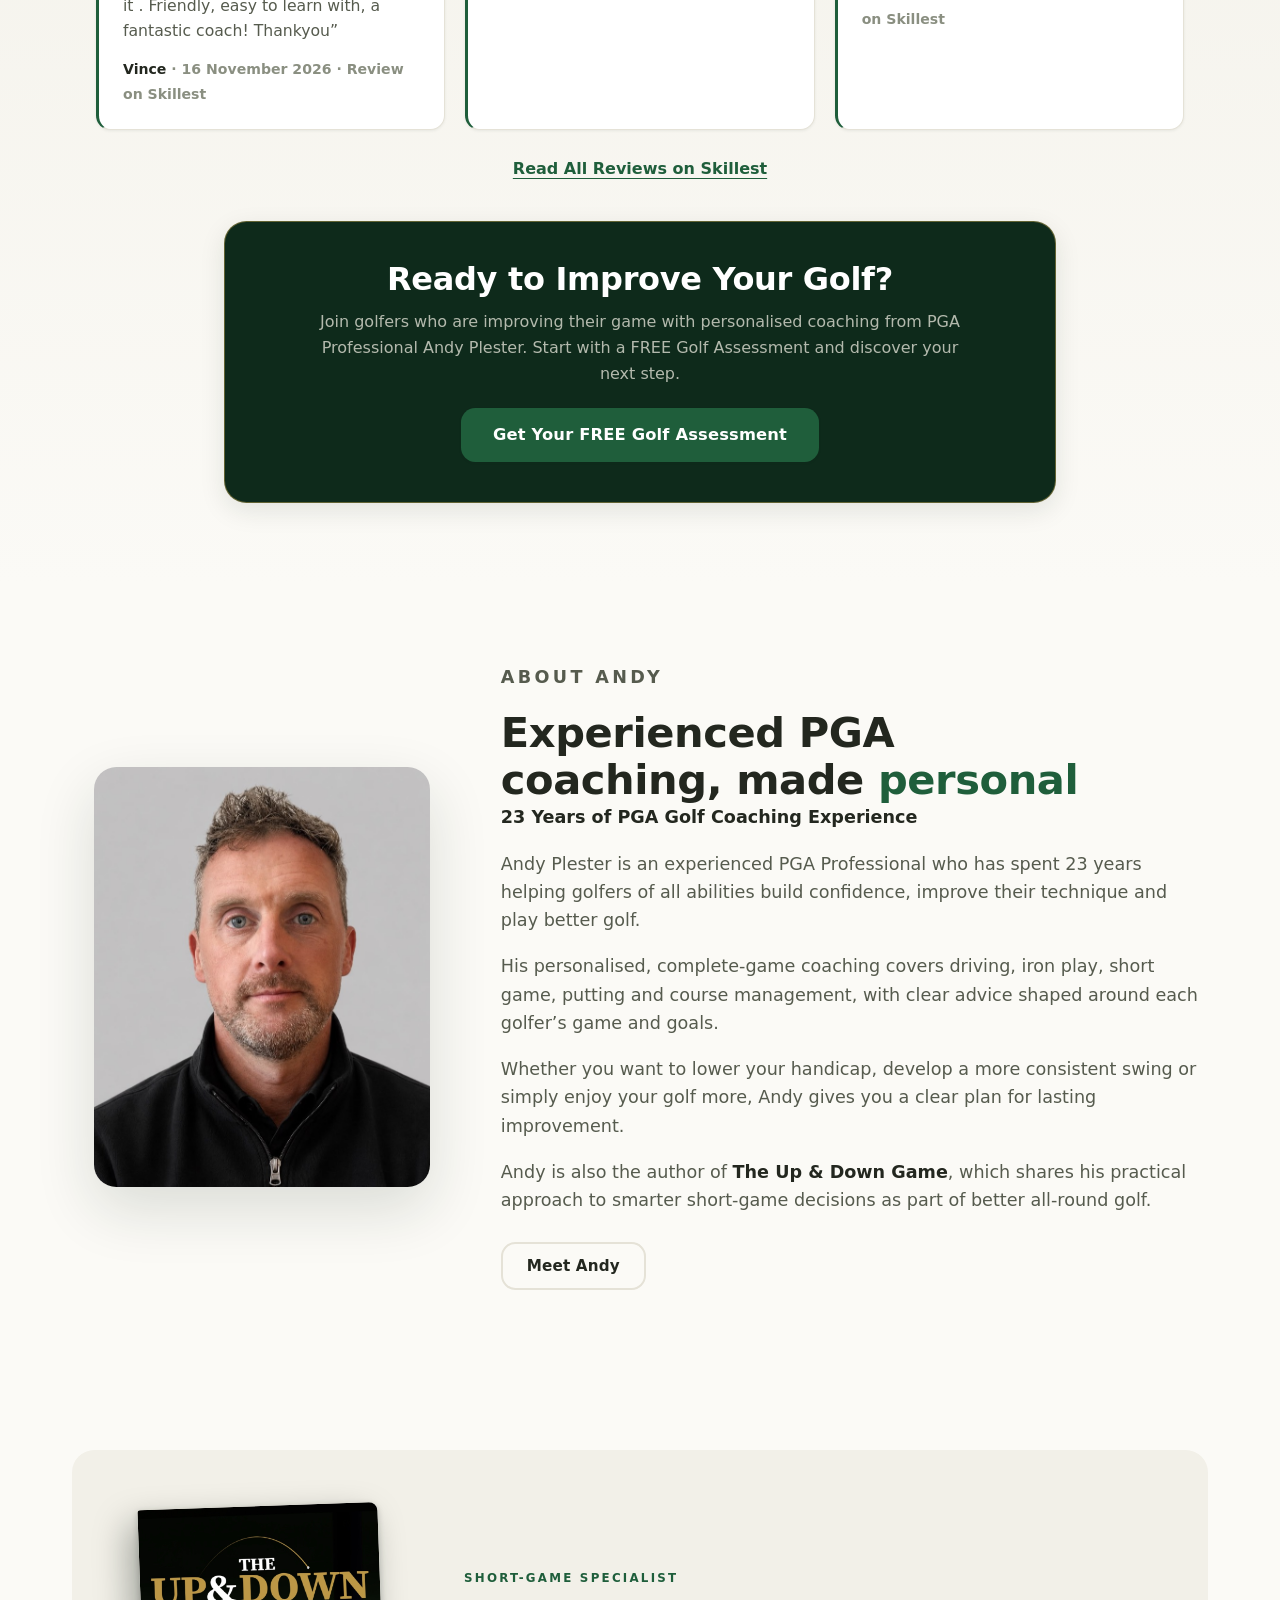
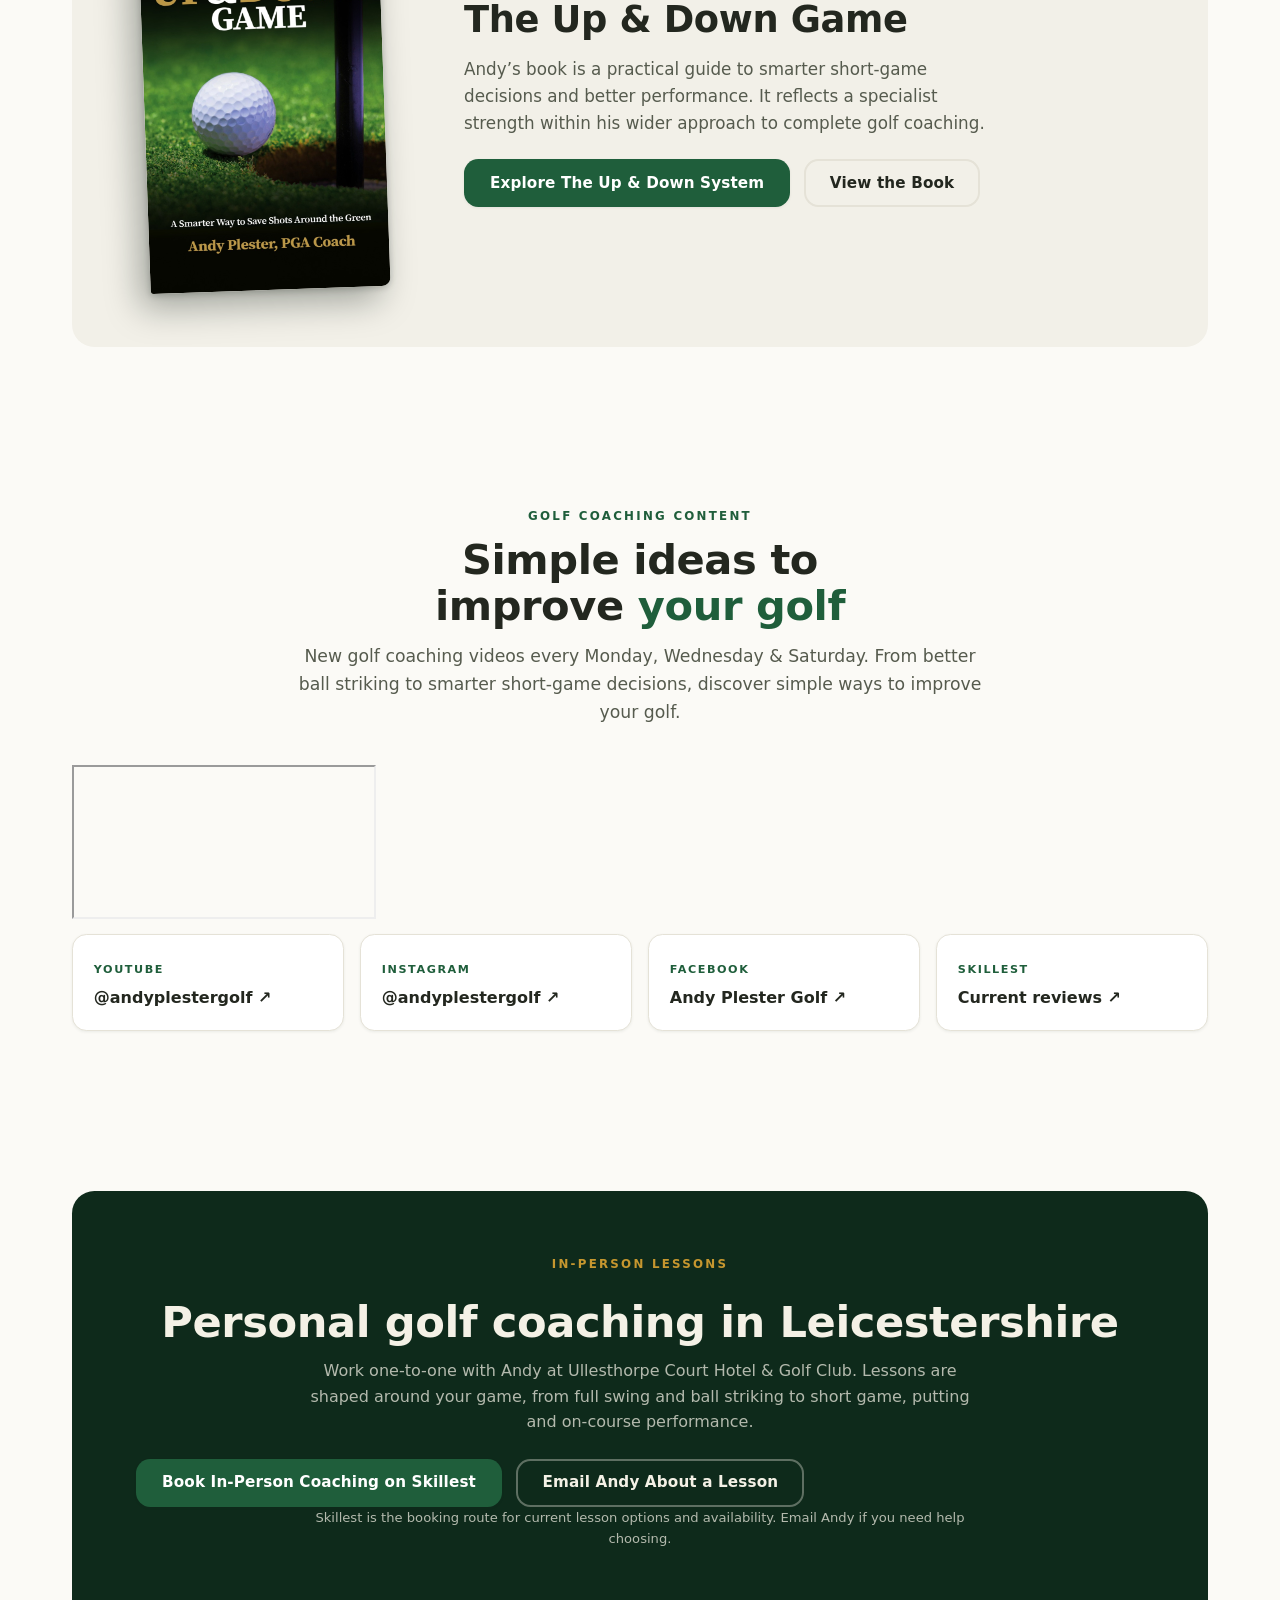
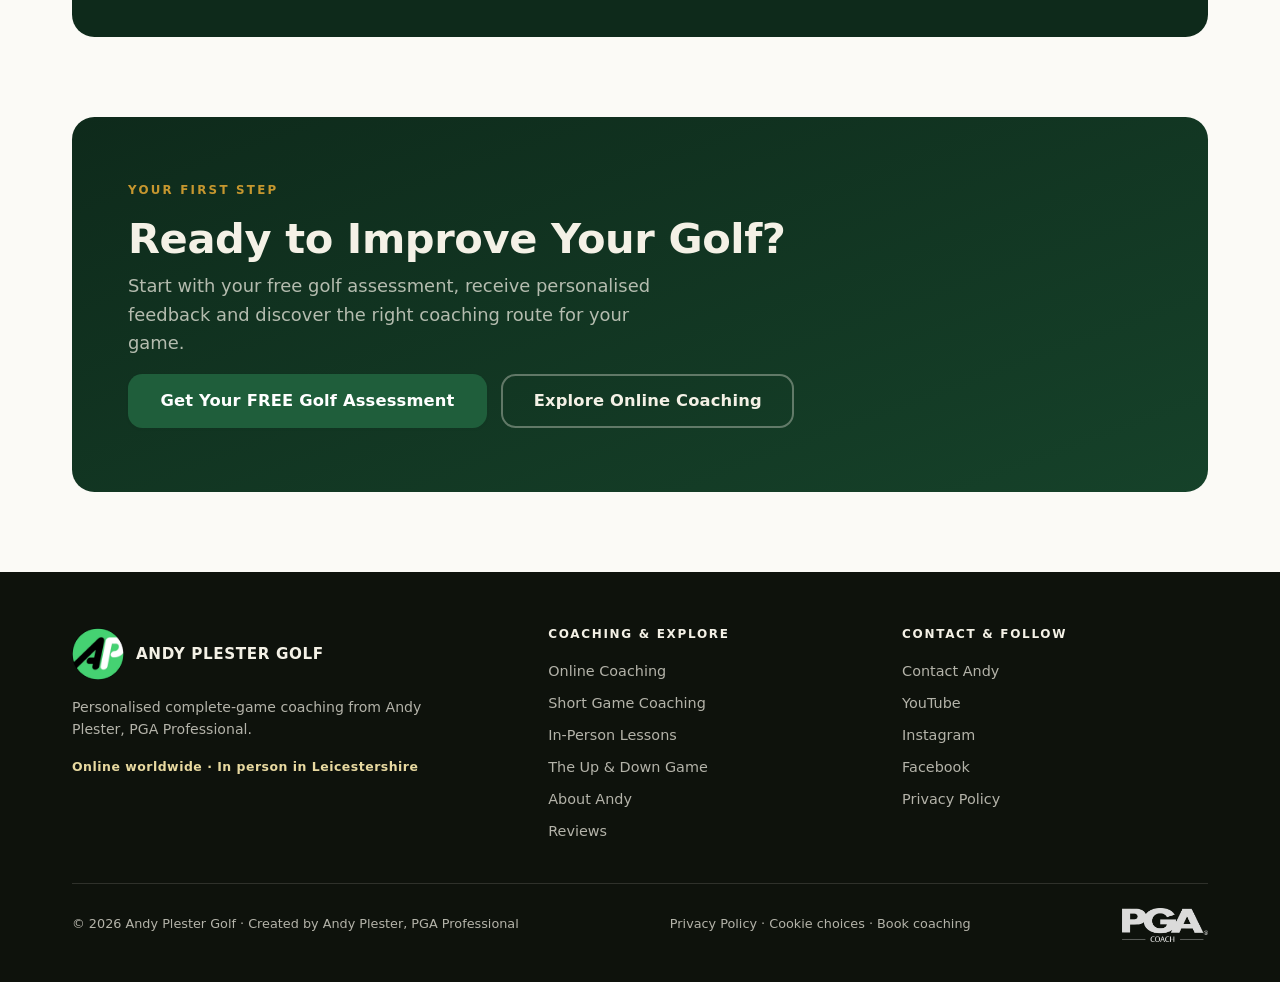
==== commit 51027b11: "Update the “About Andy” section on the homepage to position me primarily" ====
--- a/index.html
+++ b/index.html
@@ -45,7 +45,7 @@
   {
     "@context":"https://schema.org",
     "@graph":[
-      {"@type":"Person","@id":"https://andyplestergolf.com/#andy","name":"Andy Plester","url":"https://andyplestergolf.com/","image":"https://andyplestergolf.com/andy-portrait.jpeg","jobTitle":"PGA Professional, Master Club Fitter and golf coach","knowsAbout":["golf club fitting","full swing","ball striking","driving","iron play","short game","putting","course management","golf practice planning"],"sameAs":["https://www.youtube.com/@andyplestergolf","https://www.instagram.com/andyplestergolf/","https://www.facebook.com/andyplestergolf/","https://skillest.com/coach/andyplester"]},
+      {"@type":"Person","@id":"https://andyplestergolf.com/#andy","name":"Andy Plester","url":"https://andyplestergolf.com/","image":"https://andyplestergolf.com/andy-portrait.jpeg","jobTitle":"PGA Professional and golf coach","description":"PGA Professional with 23 years of experience helping golfers improve their complete game through personalised coaching.","knowsAbout":["full swing","ball striking","driving","iron play","short game","putting","course management","golf practice planning","golf club fitting"],"sameAs":["https://www.youtube.com/@andyplestergolf","https://www.instagram.com/andyplestergolf/","https://www.facebook.com/andyplestergolf/","https://skillest.com/coach/andyplester"]},
       {"@type":"WebSite","@id":"https://andyplestergolf.com/#website","name":"Andy Plester Golf","url":"https://andyplestergolf.com/","publisher":{"@id":"https://andyplestergolf.com/#business"}},
       {"@type":["LocalBusiness","ProfessionalService"],"@id":"https://andyplestergolf.com/#business","name":"Andy Plester Golf","url":"https://andyplestergolf.com/","image":"https://andyplestergolf.com/coaching-hero.jpeg","founder":{"@id":"https://andyplestergolf.com/#andy"},"address":{"@type":"PostalAddress","addressLocality":"Ullesthorpe","addressRegion":"Leicestershire","addressCountry":"GB"}},
       {"@type":"Service","name":"Personalised online golf coaching","provider":{"@id":"https://andyplestergolf.com/#andy"},"areaServed":"Worldwide","offers":[{"@type":"Offer","name":"Free Golf Assessment","price":"0","priceCurrency":"USD","url":"https://skillest.com/coach/andyplester#evaluation"},{"@type":"Offer","name":"Personal Golf Review","price":"49","priceCurrency":"USD","url":"https://skillest.com/coach/andyplester#package-NYbRpT5sR65aeDj5v"},{"@type":"Offer","name":"Performance Coaching","price":"89","priceCurrency":"USD","url":"https://skillest.com/coach/andyplester#plan-GfDfyPRKSPhj6cGip"},{"@type":"Offer","name":"Elite Performance Coaching","price":"199","priceCurrency":"USD","url":"https://skillest.com/coach/andyplester#plan-ESWcXmhJSN8nLbb2G"}]},
@@ -161,7 +161,7 @@
 
     <section class="section" id="about"><div class="wrap"><div class="about-grid">
       <div class="about-photo reveal"><div class="media-frame"><img src="andy-portrait.jpeg" alt="Andy Plester, PGA Professional golf coach" width="950" height="892" loading="lazy"></div></div>
-      <div class="about-body reveal"><p class="eyebrow">About Andy</p><h2 class="section-title">Experienced coaching, made <em>personal</em></h2><p><strong>23 Years of PGA Golf Coaching Experience</strong></p><p>With over 23 years of coaching experience, Andy Plester has helped golfers of all abilities improve their technique, build confidence and play better golf.</p><p>From driving and iron play to the short game and course management, Andy combines expert analysis with clear, personalised coaching to help every golfer understand their game and make lasting improvements.</p><p>Whether you’re looking to lower your handicap, develop a more consistent swing or simply enjoy your golf more, Andy’s approach is built around you and your goals.</p><p>Alongside his PGA coaching career, Andy is also a TaylorMade Ambassador and experienced Master Club Fitter, bringing additional expertise in how equipment and technique work together.</p><a href="about.html" class="btn btn-ghost">Meet Andy</a></div>
+      <div class="about-body reveal"><p class="eyebrow">About Andy</p><h2 class="section-title">Experienced PGA coaching, made <em>personal</em></h2><p><strong>23 Years of PGA Golf Coaching Experience</strong></p><p>Andy Plester is an experienced PGA Professional who has spent 23 years helping golfers of all abilities build confidence, improve their technique and play better golf.</p><p>His personalised, complete-game coaching covers driving, iron play, short game, putting and course management, with clear advice shaped around each golfer’s game and goals.</p><p>Whether you want to lower your handicap, develop a more consistent swing or simply enjoy your golf more, Andy gives you a clear plan for lasting improvement.</p><p>Andy is also the author of <strong>The Up &amp; Down Game</strong>, which shares his practical approach to smarter short-game decisions as part of better all-round golf.</p><a href="about.html" class="btn btn-ghost">Meet Andy</a></div>
     </div></div></section>
 
     <section class="section" id="book"><div class="wrap"><div class="book reveal"><div class="book-grid">
